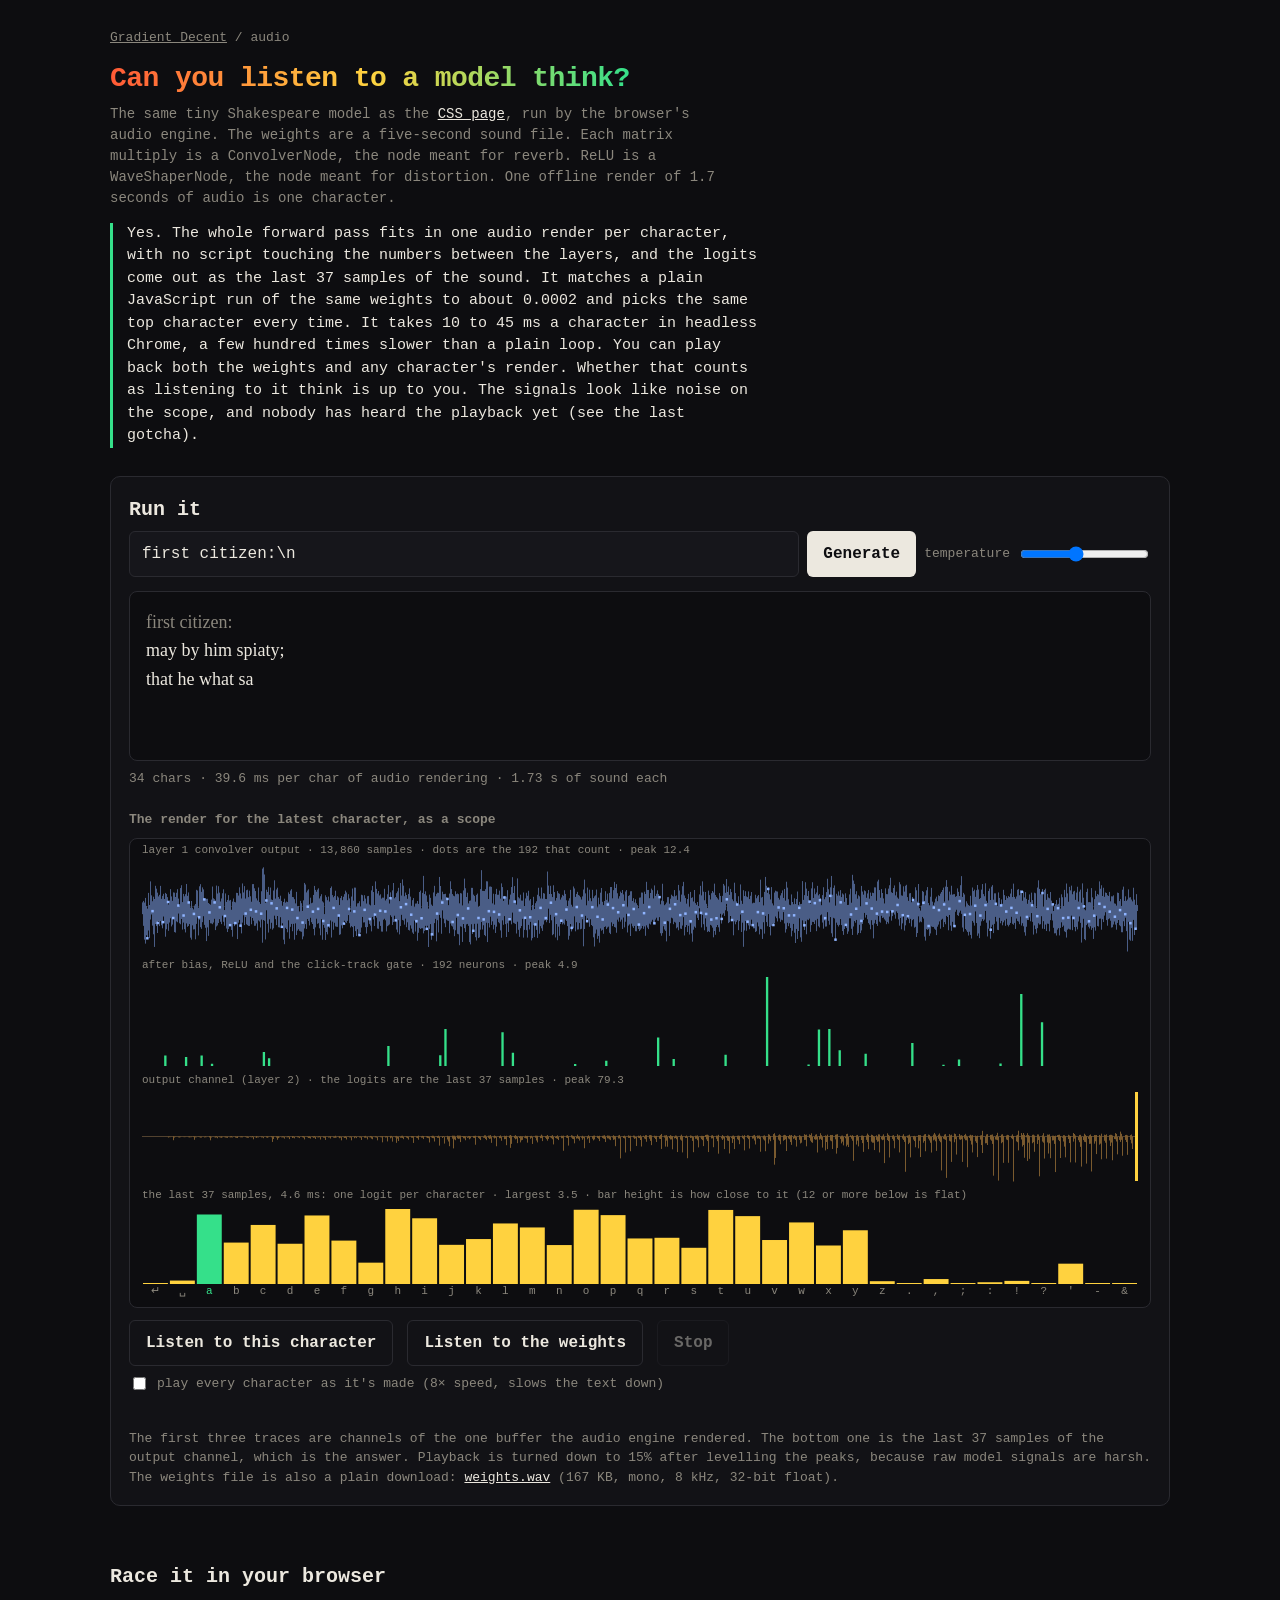
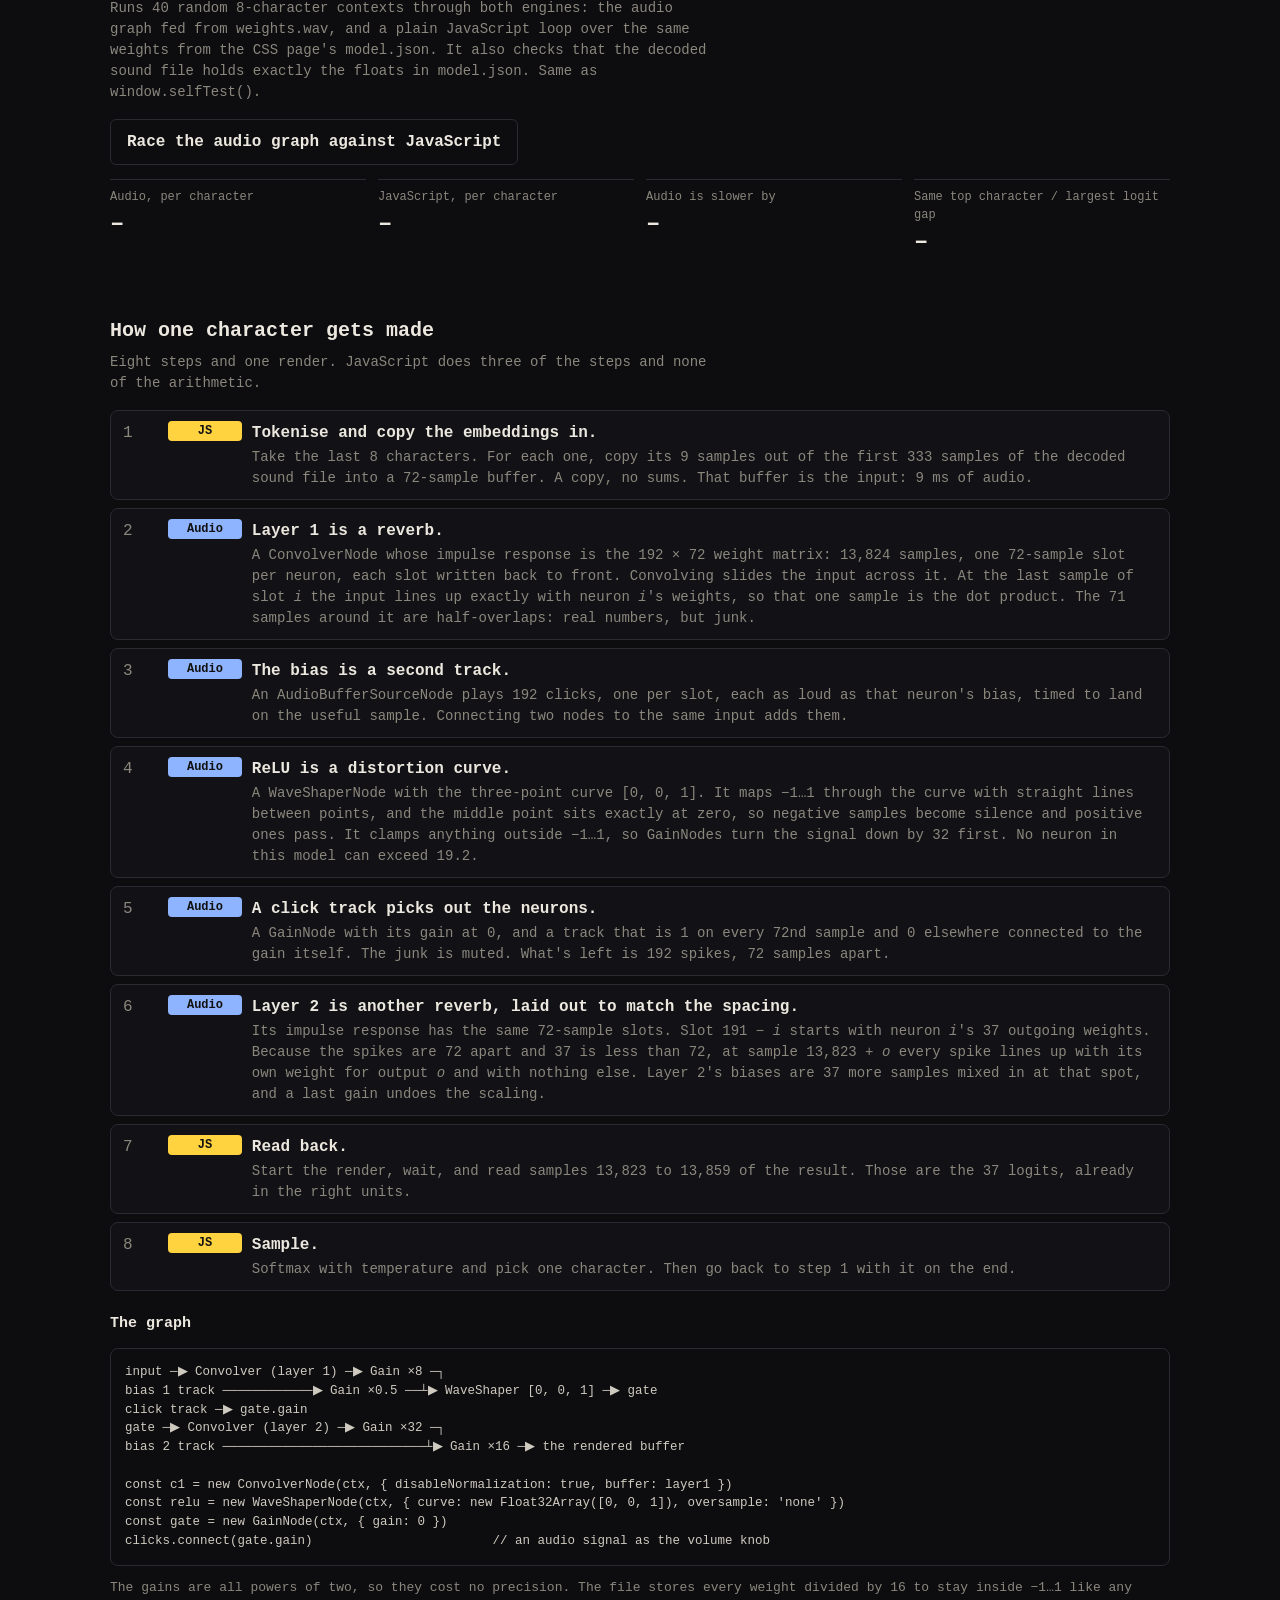
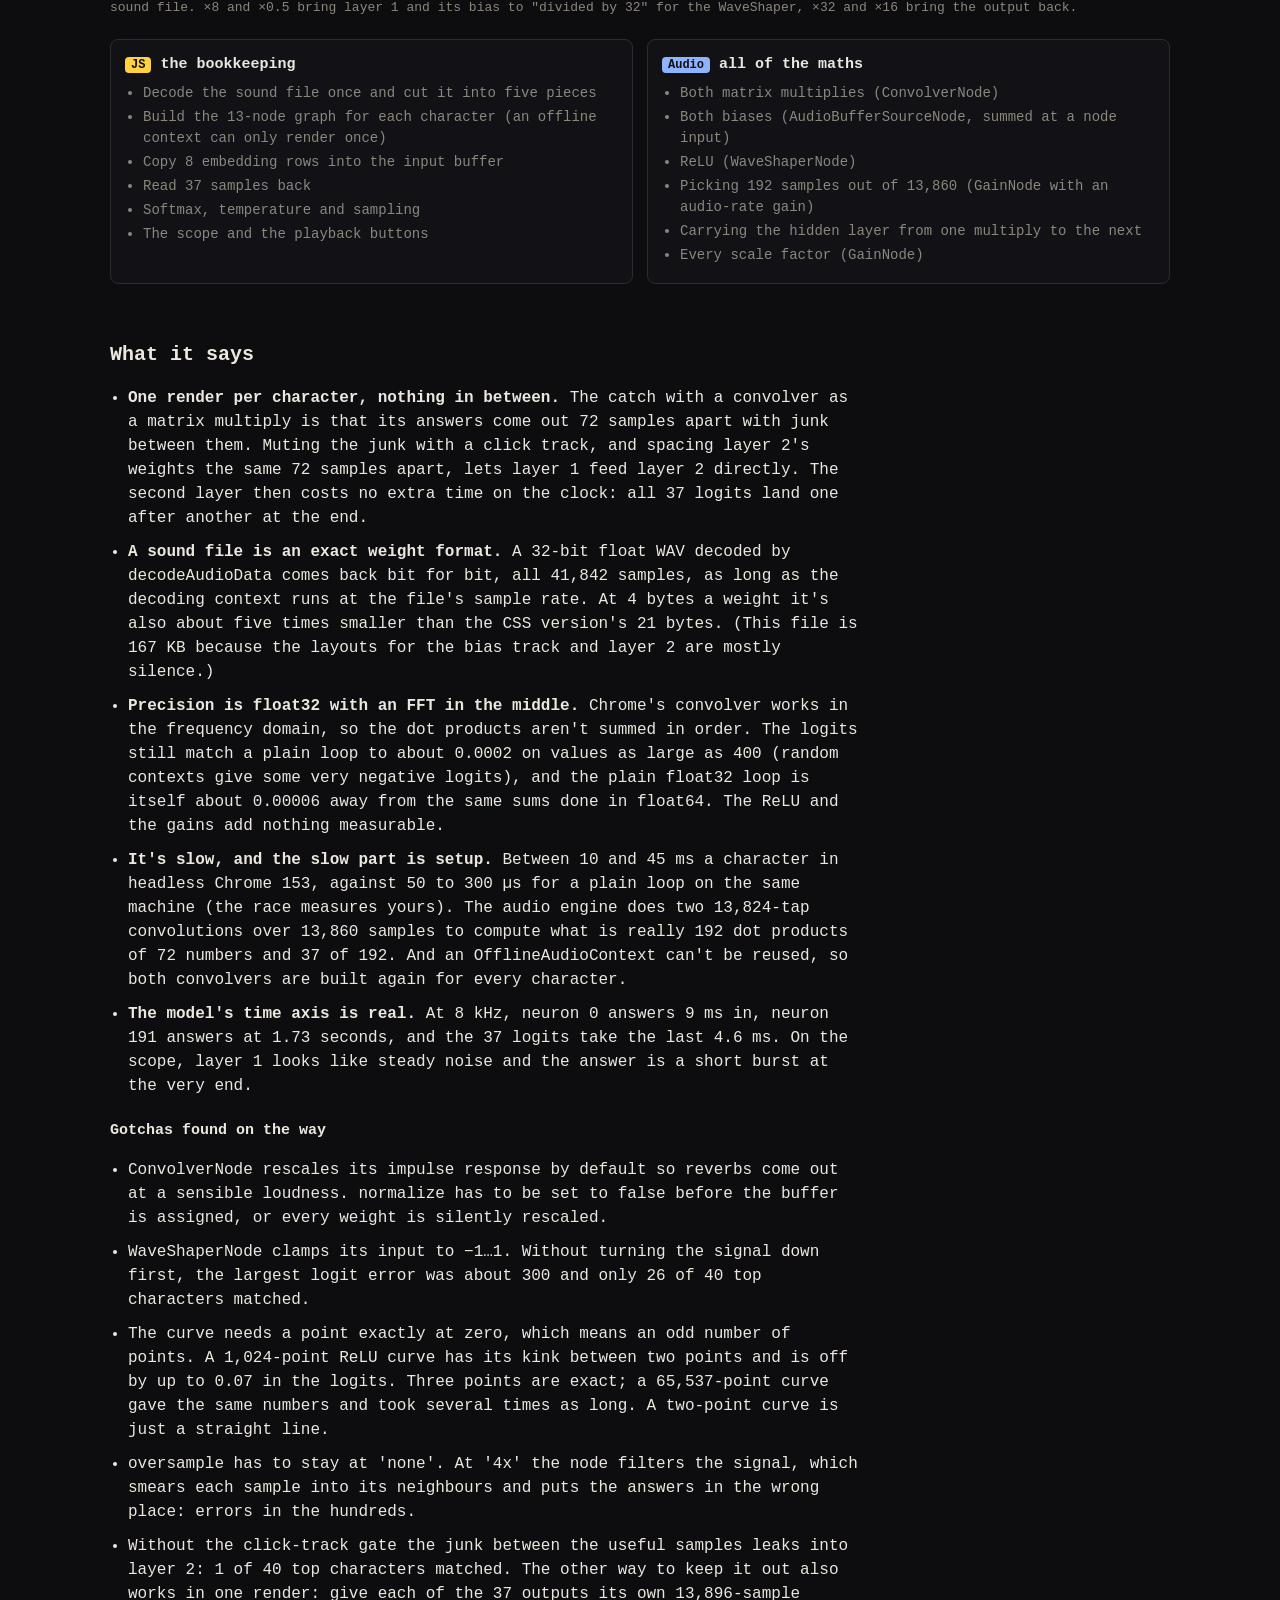
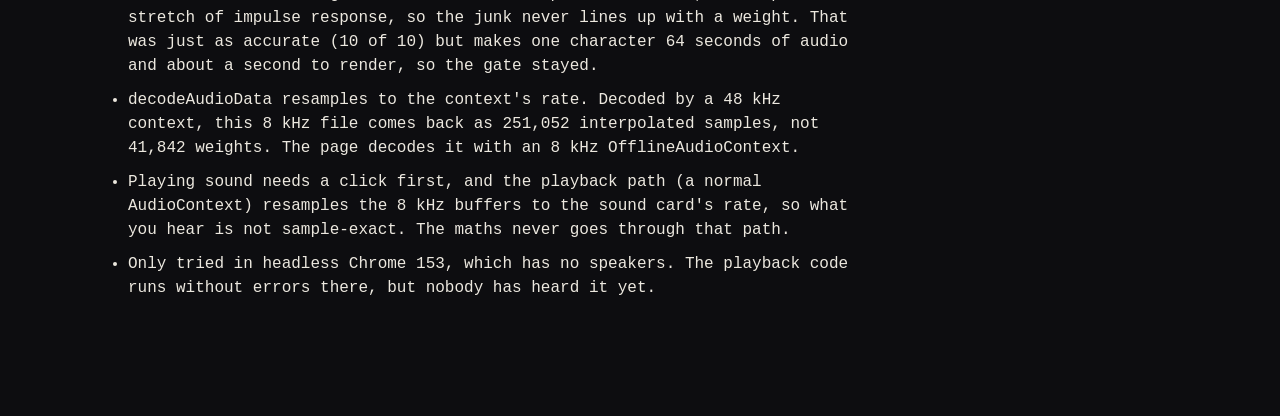
==== audio/index.html @ 0d861504 "Add audio/ and cards/: the same model as a Web Audio graph and as CSS transforms audio/: the weights" ====
<!DOCTYPE html>
<!--
  Gradient Decent / audio

  The css/ character model again, but the forward pass is a Web Audio graph rendered by an OfflineAudioContext.
  The weights are a sound file (weights.wav, written by tools/export_audio.py) decoded with decodeAudioData.

  Who does what:
    Audio  both matrix multiplies (ConvolverNode), both biases (AudioBufferSourceNode), ReLU (WaveShaperNode),
           picking the 192 useful samples out of layer 1's output (a GainNode driven by a click track),
           all the scaling (GainNode)
    JS     building the graph, copying 8 embedding rows into the input buffer, reading 37 samples back,
           softmax + sampling, the loop, the scope drawing and the playback buttons
-->
<html lang="en">
<head>
<meta charset="utf-8">
<meta name="viewport" content="width=device-width, initial-scale=1">
<title>Audio · Gradient Decent</title>
<meta name="description" content="A tiny language model whose forward pass is a Web Audio graph: the weights are a sound file, the matrix multiplies are convolution reverbs and ReLU is a distortion curve.">
<link rel="stylesheet" href="../lib/page.css?v=4">
<style>
  .tag.audio { background:#8fb4ff }
  #out { white-space:pre-wrap; min-height:170px; padding:16px; margin:0 0 6px; border:1px solid var(--line); border-radius:8px; background:var(--bg); font:18px/1.6 Georgia, "Iowan Old Style", serif }
  #out b { font-weight:400; color:var(--dim) }
  label.t { color:var(--dim); font-size:13px; display:flex; gap:8px; align-items:center }
  #stat { margin:8px 0 14px }
  #scope { display:block; width:100%; height:470px; border:1px solid var(--line); border-radius:8px; background:var(--bg) }
  .listen { display:flex; flex-wrap:wrap; gap:8px 14px; align-items:center; margin-top:12px }
  #heard { color:var(--dim); font-size:13px; min-height:1.5em; margin:8px 0 0 }
  pre.wide { white-space:pre; overflow-wrap:normal }
  .split { margin-top:22px }
  .split h3 .tag { padding:1px 6px }
  @media (max-width:700px) { #scope { height:420px } }
</style>
</head>
<body>
<main>
  <p class="crumb"><a href="../">Gradient Decent</a> / audio</p>
  <h1><span>Can you listen to a model think?</span></h1>
  <p class="lede">
    The same tiny Shakespeare model as the <a href="../css/">CSS page</a>, run by the browser's audio engine. The
    weights are a five-second sound file. Each matrix multiply is a <code>ConvolverNode</code>, the node meant for
    reverb. ReLU is a <code>WaveShaperNode</code>, the node meant for distortion. One offline render of 1.7 seconds
    of audio is one character.
  </p>
  <p class="answer">
    Yes. The whole forward pass fits in one audio render per character, with no script touching the numbers
    between the layers, and the logits come out as the last 37 samples of the sound. It matches a plain JavaScript
    run of the same weights to about 0.0002 and picks the same top character every time. It takes 10 to 45 ms a
    character in headless Chrome, a few hundred times slower than a plain loop. You can play back both the weights and any
    character's render. Whether that counts as listening to it think is up to you. The signals look like noise on the scope, and nobody has heard the playback yet (see the last gotcha).
  </p>

  <section>
    <div class="bench">
      <h2 class="big">Run it</h2>
      <form id="f">
        <input id="seed" type="text" value="first citizen:\n" aria-label="Prompt">
        <button id="go" disabled>Generate</button>
        <label class="t">temperature <input id="temp" type="range" min="0.1" max="1.5" step="0.05" value="0.7"></label>
      </form>
      <div id="out"></div>
      <div id="stat">Loading the weights as audio</div>

      <h2>The render for the latest character, as a scope</h2>
      <canvas id="scope" role="img" aria-label="The rendered audio for the latest character: layer 1 output, the hidden neurons, layer 2 output and the 37 logits"></canvas>

      <div class="listen">
        <button id="hear" class="ghost" type="button" disabled>Listen to this character</button>
        <button id="hearw" class="ghost" type="button" disabled>Listen to the weights</button>
        <button id="quiet" class="ghost" type="button" disabled>Stop</button>
        <label class="t"><input id="along" type="checkbox"> play every character as it's made (8× speed, slows the text down)</label>
      </div>
      <p id="heard"></p>
      <p class="note">
        The first three traces are channels of the one buffer the audio engine rendered. The bottom one is the last
        37 samples of the output channel, which is the answer. Playback is turned down to 15% after levelling the peaks,
        because raw model signals are harsh. The weights file is also a plain download:
        <a href="weights.wav">weights.wav</a> (167 KB, mono, 8 kHz, 32-bit float).
      </p>
    </div>
  </section>

  <section>
    <h2 class="big">Race it in your browser</h2>
    <p class="section-lede">
      Runs 40 random 8-character contexts through both engines: the audio graph fed from <code>weights.wav</code>,
      and a plain JavaScript loop over the same weights from the CSS page's <code>model.json</code>. It also checks
      that the decoded sound file holds exactly the floats in <code>model.json</code>. Same as
      <code>window.selfTest()</code>.
    </p>
    <button id="race" class="ghost" type="button" disabled>Race the audio graph against JavaScript</button>
    <div class="metrics">
      <div class="metric"><span>Audio, per character</span><strong id="r-audio">–</strong></div>
      <div class="metric"><span>JavaScript, per character</span><strong id="r-js">–</strong></div>
      <div class="metric"><span>Audio is slower by</span><strong id="r-x">–</strong></div>
      <div class="metric"><span>Same top character / largest logit gap</span><strong id="r-ok">–</strong></div>
    </div>
    <p class="note" id="r-wav"></p>
  </section>

  <section>
    <h2 class="big">How one character gets made</h2>
    <p class="section-lede">
      Eight steps and one render. JavaScript does three of the steps and none of the arithmetic.
    </p>
    <ol class="pipe">
      <li><span class="tag js">JS</span><div><b>Tokenise and copy the embeddings in.</b>
        <p>Take the last 8 characters. For each one, copy its 9 samples out of the first 333 samples of the decoded
          sound file into a 72-sample buffer. A copy, no sums. That buffer is the input: 9 ms of audio.</p></div></li>
      <li><span class="tag audio">Audio</span><div><b>Layer 1 is a reverb.</b>
        <p>A <code>ConvolverNode</code> whose impulse response is the 192 × 72 weight matrix: 13,824 samples, one
          72-sample slot per neuron, each slot written back to front. Convolving slides the input across it. At
          the last sample of slot <i>i</i> the input lines up exactly with neuron <i>i</i>'s weights, so that one
          sample is the dot product. The 71 samples around it are half-overlaps: real numbers, but junk.</p></div></li>
      <li><span class="tag audio">Audio</span><div><b>The bias is a second track.</b>
        <p>An <code>AudioBufferSourceNode</code> plays 192 clicks, one per slot, each as loud as that neuron's bias,
          timed to land on the useful sample. Connecting two nodes to the same input adds them.</p></div></li>
      <li><span class="tag audio">Audio</span><div><b>ReLU is a distortion curve.</b>
        <p>A <code>WaveShaperNode</code> with the three-point curve <code>[0, 0, 1]</code>. It maps −1…1 through the
          curve with straight lines between points, and the middle point sits exactly at zero, so negative samples
          become silence and positive ones pass. It clamps anything outside −1…1, so <code>GainNode</code>s turn
          the signal down by 32 first. No neuron in this model can exceed 19.2.</p></div></li>
      <li><span class="tag audio">Audio</span><div><b>A click track picks out the neurons.</b>
        <p>A <code>GainNode</code> with its gain at 0, and a track that is 1 on every 72nd sample and 0 elsewhere
          connected to the gain itself. The junk is muted. What's left is 192 spikes, 72 samples apart.</p></div></li>
      <li><span class="tag audio">Audio</span><div><b>Layer 2 is another reverb, laid out to match the spacing.</b>
        <p>Its impulse response has the same 72-sample slots. Slot 191 − <i>i</i> starts with neuron <i>i</i>'s 37
          outgoing weights. Because the spikes are 72 apart and 37 is less than 72, at sample 13,823 + <i>o</i>
          every spike lines up with its own weight for output <i>o</i> and with nothing else. Layer 2's biases are
          37 more samples mixed in at that spot, and a last gain undoes the scaling.</p></div></li>
      <li><span class="tag js">JS</span><div><b>Read back.</b>
        <p>Start the render, wait, and read samples 13,823 to 13,859 of the result. Those are the 37 logits, already
          in the right units.</p></div></li>
      <li><span class="tag js">JS</span><div><b>Sample.</b>
        <p>Softmax with temperature and pick one character. Then go back to step 1 with it on the end.</p></div></li>
    </ol>

    <h3 class="sub3">The graph</h3>
    <pre class="wide">input ─▶ Convolver (layer 1) ─▶ Gain ×8 ─┐
bias 1 track ────────────▶ Gain ×0.5 ──┴▶ WaveShaper [0, 0, 1] ─▶ gate
click track ─▶ gate.gain
gate ─▶ Convolver (layer 2) ─▶ Gain ×32 ─┐
bias 2 track ───────────────────────────┴▶ Gain ×16 ─▶ the rendered buffer

const c1 = new ConvolverNode(ctx, { disableNormalization: true, buffer: layer1 })
const relu = new WaveShaperNode(ctx, { curve: new Float32Array([0, 0, 1]), oversample: 'none' })
const gate = new GainNode(ctx, { gain: 0 })
clicks.connect(gate.gain)                        // an audio signal as the volume knob</pre>
    <p class="note">
      The gains are all powers of two, so they cost no precision. The file stores every weight divided by 16 to stay
      inside −1…1 like any sound file. ×8 and ×0.5 bring layer 1 and its bias to "divided by 32" for the WaveShaper,
      ×32 and ×16 bring the output back.
    </p>

    <div class="split">
      <div>
        <h3><span class="tag js">JS</span> the bookkeeping</h3>
        <ul>
          <li>Decode the sound file once and cut it into five pieces</li>
          <li>Build the 13-node graph for each character (an offline context can only render once)</li>
          <li>Copy 8 embedding rows into the input buffer</li>
          <li>Read 37 samples back</li>
          <li>Softmax, temperature and sampling</li>
          <li>The scope and the playback buttons</li>
        </ul>
      </div>
      <div>
        <h3><span class="tag audio">Audio</span> all of the maths</h3>
        <ul>
          <li>Both matrix multiplies (<code>ConvolverNode</code>)</li>
          <li>Both biases (<code>AudioBufferSourceNode</code>, summed at a node input)</li>
          <li>ReLU (<code>WaveShaperNode</code>)</li>
          <li>Picking 192 samples out of 13,860 (<code>GainNode</code> with an audio-rate gain)</li>
          <li>Carrying the hidden layer from one multiply to the next</li>
          <li>Every scale factor (<code>GainNode</code>)</li>
        </ul>
      </div>
    </div>
  </section>

  <section>
    <h2 class="big">What it says</h2>
    <ul class="says">
      <li><strong>One render per character, nothing in between.</strong> The catch with a convolver as a matrix
        multiply is that its answers come out 72 samples apart with junk between them. Muting the junk with a click
        track, and spacing layer 2's weights the same 72 samples apart, lets layer 1 feed layer 2 directly. The
        second layer then costs no extra time on the clock: all 37 logits land one after another at the end.</li>
      <li><strong>A sound file is an exact weight format.</strong> A 32-bit float WAV decoded by
        <code>decodeAudioData</code> comes back bit for bit, all 41,842 samples, as long as the decoding context
        runs at the file's sample rate. At 4 bytes a weight it's also about five times smaller than the CSS
        version's 21 bytes. (This file is 167 KB because the layouts for the bias track and layer 2 are mostly
        silence.)</li>
      <li><strong>Precision is float32 with an FFT in the middle.</strong> Chrome's convolver works in the frequency
        domain, so the dot products aren't summed in order. The logits still match a plain loop to about 0.0002 on
        values as large as 400 (random contexts give some very negative logits), and the plain float32 loop is itself about 0.00006 away from the same sums done in
        float64. The ReLU and the gains add nothing measurable.</li>
      <li><strong>It's slow, and the slow part is setup.</strong> Between 10 and 45 ms a character in headless Chrome 153,
        against 50 to 300 µs for a plain loop on the same machine (the race measures yours). The audio engine does two 13,824-tap convolutions over 13,860
        samples to compute what is really 192 dot products of 72 numbers and 37 of 192. And an
        <code>OfflineAudioContext</code> can't be reused, so both convolvers are built again for every
        character.</li>
      <li><strong>The model's time axis is real.</strong> At 8 kHz, neuron 0 answers 9 ms in, neuron 191 answers at
        1.73 seconds, and the 37 logits take the last 4.6 ms. On the scope, layer 1 looks like steady noise and the answer
        is a short burst at the very end.</li>
    </ul>
    <h3 class="sub3">Gotchas found on the way</h3>
    <ul class="says">
      <li><code>ConvolverNode</code> rescales its impulse response by default so reverbs come out at a sensible
        loudness. <code>normalize</code> has to be set to false before the buffer is assigned, or every weight is
        silently rescaled.</li>
      <li><code>WaveShaperNode</code> clamps its input to −1…1. Without turning the signal down first, the largest
        logit error was about 300 and only 26 of 40 top characters matched.</li>
      <li>The curve needs a point exactly at zero, which means an odd number of points. A 1,024-point ReLU curve has
        its kink between two points and is off by up to 0.07 in the logits. Three points are exact; a 65,537-point
        curve gave the same numbers and took several times as long. A two-point curve is just a straight line.</li>
      <li><code>oversample</code> has to stay at <code>'none'</code>. At <code>'4x'</code> the node filters the
        signal, which smears each sample into its neighbours and puts the answers in the wrong place: errors in
        the hundreds.</li>
      <li>Without the click-track gate the junk between the useful samples leaks into layer 2: 1 of 40 top
        characters matched. The other way to keep it out also works in one render: give each of the 37 outputs its
        own 13,896-sample stretch of impulse response, so the junk never lines up with a weight. That was just as
        accurate (10 of 10) but makes one character 64 seconds of audio and about a second to render, so the gate
        stayed.</li>
      <li><code>decodeAudioData</code> resamples to the context's rate. Decoded by a 48 kHz context, this 8 kHz file
        comes back as 251,052 interpolated samples, not 41,842 weights. The page decodes it with an 8 kHz
        <code>OfflineAudioContext</code>.</li>
      <li>Playing sound needs a click first, and the playback path (a normal <code>AudioContext</code>) resamples
        the 8 kHz buffers to the sound card's rate, so what you hear is not sample-exact. The maths never goes
        through that path.</li>
      <li>Only tried in headless Chrome 153, which has no speakers. The playback code runs without errors there, but
        nobody has heard it yet.</li>
    </ul>
  </section>
</main>

<script>
{
  const $ = id => document.getElementById(id);
  const out = $('out');

  // ===================================================================
  // Load: the layout (sizes and offsets) and the weights (a sound file)
  // ===================================================================
  let L;            // layout.json, written by tools/export_audio.py
  let wav;          // weights.wav as a decoded AudioBuffer (played by "Listen to the weights")
  let part;         // name -> Float32Array view of one section of the decoded file
  let IN, H, V, E;  // 72 inputs, 192 neurons, 37 characters, 9 numbers per embedding
  let FIRST, LEN;   // sample index of logit 0 in the render, and the render's length
  let clicks, bias2;

  async function load() {
    L = await (await fetch('layout.json')).json();
    ({ IN, H, V, E } = L);
    // decodeAudioData resamples to its context's rate, so decode on a context at the file's own rate.
    const bytes = await (await fetch('weights.wav')).arrayBuffer();
    wav = await new OfflineAudioContext(1, 1, L.rate).decodeAudioData(bytes);
    const all = wav.getChannelData(0);
    part = {};
    for (const [name, [at, n]] of Object.entries(L.sections)) part[name] = all.subarray(at, at + n);

    FIRST = (H - 1) * IN + IN - 1;      // 13,823: where every hidden spike lines up with layer 2's weights
    LEN = FIRST + V;                    // 13,860 samples per character

    // Two tracks that hold no weights, only timing. A 1 on the last sample of every 72-sample slot:
    clicks = new Float32Array(H * IN);
    for (let i = 0; i < H; i++) clicks[i * IN + IN - 1] = 1;
    // and layer 2's 37 biases moved to where the logits come out (silence before them).
    bias2 = new Float32Array(LEN);
    bias2.set(part.bias2, FIRST);
  }

  // ===================================================================
  // The forward pass: build the graph, render it once, read 37 samples
  // ===================================================================
  const RELU = new Float32Array([0, 0, 1]);   // WaveShaper curve over -1..1: flat, then a straight line up

  // Run the model on 8 token ids. Returns the 37 logits and the rendered AudioBuffer:
  // channel 0 is the output, channels 1 and 2 are taps for the scope (nothing reads them for the maths).
  async function forward(toks) {
    const ctx = new OfflineAudioContext(3, LEN, L.rate);
    const track = data => {
      const b = ctx.createBuffer(1, data.length, L.rate);
      b.copyToChannel(data, 0);
      return new AudioBufferSourceNode(ctx, { buffer: b });
    };
    const conv = data => {
      const b = ctx.createBuffer(1, data.length, L.rate);
      b.copyToChannel(data, 0);
      return new ConvolverNode(ctx, { disableNormalization: true, buffer: b });   // normalize off BEFORE the buffer
    };

    // Input: the 8 characters' embedding rows, copied from the sound file.
    const x = new Float32Array(IN);
    toks.forEach((t, s) => x.set(part.emb.subarray(t * E, t * E + E), s * E));

    const input = track(x), biasOne = track(part.bias1), click = track(clicks), biasTwo = track(bias2);
    const layer1 = conv(part.ir1), layer2 = conv(part.ir2);
    // The file holds weights / scale (16). input x layer 1 is therefore / 256, the bias track / 16.
    // Bring both to / reluDiv (32) so the WaveShaper never sees anything outside -1..1.
    const down1 = new GainNode(ctx, { gain: L.scale * L.scale / L.reluDiv });
    const downB = new GainNode(ctx, { gain: L.scale / L.reluDiv });
    const relu = new WaveShaperNode(ctx, { curve: RELU, oversample: 'none' });
    const gate = new GainNode(ctx, { gain: 0 });              // silent unless the click track opens it
    const up2 = new GainNode(ctx, { gain: L.reluDiv });       // layer 2 output back to / 16, same as its bias
    const up = new GainNode(ctx, { gain: L.scale });          // and back to real logits
    const taps = new ChannelMergerNode(ctx, { numberOfInputs: 3 });

    input.connect(layer1).connect(down1).connect(relu);
    biasOne.connect(downB).connect(relu);                     // two connections into one input are added
    relu.connect(gate);
    click.connect(gate.gain);                                 // audio-rate signal added to the gain of 0
    gate.connect(layer2).connect(up2).connect(up);
    biasTwo.connect(up);
    up.connect(taps, 0, 0);
    layer1.connect(taps, 0, 1);                               // scope only
    gate.connect(taps, 0, 2);                                 // scope only
    taps.connect(ctx.destination);
    for (const s of [input, biasOne, click, biasTwo]) s.start();

    const rendered = await ctx.startRendering();              // the audio engine does the maths in here
    return { logits: Array.from(rendered.getChannelData(0).subarray(FIRST, FIRST + V)), rendered };
  }

  // Softmax with temperature T, then draw one token.
  function sample(l, T) {
    const mx = Math.max(...l);
    const p = l.map(v => Math.exp((v - mx) / T));
    let r = Math.random() * p.reduce((a, b) => a + b);
    for (let i = 0; i < p.length; i++) if ((r -= p[i]) <= 0) return i;
    return p.length - 1;
  }

  // ===================================================================
  // Generation loop
  // ===================================================================
  let run = 0;        // bumped to cancel an older generation when a new one starts
  let latest = null;  // { rendered, picked } for the scope and the Listen button

  async function generate() {
    const id = ++run;
    const seed = $('seed').value.toLowerCase().replace(/\\n/g, '\n');
    let toks = [...seed].map(c => L.vocab.indexOf(c)).filter(i => i >= 0);
    while (toks.length < L.ctx) toks.unshift(0);   // left-pad short prompts with newlines (token 0)

    out.innerHTML = '<b></b>';
    out.firstChild.textContent = seed;
    const gen = document.createTextNode('');
    out.append(gen);

    let ms = 0;
    for (let n = 1; n <= 400 && id === run; n++) {
      const t0 = performance.now();
      const r = await forward(toks.slice(-L.ctx));
      ms += performance.now() - t0;
      if (id !== run) break;

      const t = sample(r.logits, +$('temp').value);
      toks.push(t);
      gen.data += L.vocab[t];
      latest = { rendered: r.rendered, picked: t };
      drawScope();
      $('hear').disabled = false;
      $('stat').textContent = `${n} chars · ${(ms / n).toFixed(1)} ms per char of audio rendering · ` +
        `${(LEN / L.rate).toFixed(2)} s of sound each`;
      if ($('along').checked && speaker) await play(mixdown(r.rendered), 8, `character ${n} at 8× speed`);
      else await new Promise(r => setTimeout(r, 16));   // yield so the page repaints
    }
  }

  // ===================================================================
  // The scope: four traces of the latest render
  // ===================================================================
  const scope = $('scope'), g = scope.getContext('2d');
  const shown = c => c === '\n' ? '↵' : c === ' ' ? '␣' : c;

  function drawScope() {
    const dpr = window.devicePixelRatio || 1;
    const W = scope.clientWidth, Hc = scope.clientHeight;
    if (scope.width !== Math.round(W * dpr) || scope.height !== Math.round(Hc * dpr)) {
      scope.width = Math.round(W * dpr);
      scope.height = Math.round(Hc * dpr);
    }
    g.setTransform(dpr, 0, 0, dpr, 0, 0);
    g.clearRect(0, 0, W, Hc);
    if (!latest) return;

    const css = getComputedStyle(document.documentElement);
    const dim = css.getPropertyValue('--dim'), line = css.getPropertyValue('--line');
    const hot = css.getPropertyValue('--hot'), cool = css.getPropertyValue('--cool'), blue = '#8fb4ff', gold = '#ffd23f';
    const logit = latest.rendered.getChannelData(0), l1 = latest.rendered.getChannelData(1), hid = latest.rendered.getChannelData(2);
    const pad = 12, x0 = pad, x1 = W - pad, lane = (Hc - 8) / 4;
    const peak = (a, from = 0, to = a.length) => { let m = 1e-9; for (let i = from; i < to; i++) m = Math.max(m, Math.abs(a[i])); return m; };
    const narrow = W < 620;
    g.font = '11px ui-monospace, Menlo, Consolas, monospace';
    g.textBaseline = 'top';

    const head = (k, text) => {
      const top = 4 + k * lane;
      g.fillStyle = dim; g.textAlign = 'left';
      g.fillText(text, x0, top + 2, x1 - x0);
      g.strokeStyle = line; g.lineWidth = 1;
      const mid = Math.round(top + 16 + (lane - 22) / 2) + .5;
      if (k % 2 === 0) { g.beginPath(); g.moveTo(x0, mid); g.lineTo(x1, mid); g.stroke(); }
      return { mid, half: (lane - 26) / 2 };
    };
    // A whole channel as a min/max envelope, one column per pixel.
    const envelope = (a, k, colour, scale) => {
      const { mid, half } = k;
      g.strokeStyle = colour; g.lineWidth = 1; g.beginPath();
      const cols = Math.floor(x1 - x0);
      for (let c = 0; c < cols; c++) {
        const from = Math.floor(c / cols * LEN), to = Math.max(from + 1, Math.floor((c + 1) / cols * LEN));
        let lo = Infinity, hi = -Infinity;
        for (let i = from; i < to; i++) { if (a[i] < lo) lo = a[i]; if (a[i] > hi) hi = a[i]; }
        g.moveTo(x0 + c + .5, mid - hi / scale * half); g.lineTo(x0 + c + .5, mid - lo / scale * half + .5);
      }
      g.stroke();
    };

    // 1. Layer 1's convolver output, in real units (the file's /16 on both sides undone).
    const p1 = peak(l1), u1 = L.scale * L.scale;
    let k = head(0, narrow ? `layer 1 output · dots: the 192 that count · peak ${(p1 * u1).toFixed(1)}`
      : `layer 1 convolver output · ${LEN.toLocaleString()} samples · dots are the 192 that count · peak ${(p1 * u1).toFixed(1)}`);
    envelope(l1, k, '#4a5d86', p1);
    g.fillStyle = blue;
    for (let i = 0; i < H; i++) {
      const s = i * IN + IN - 1;
      g.fillRect(x0 + s / LEN * (x1 - x0) - 1, k.mid - l1[s] / p1 * k.half - 1, 2.5, 2.5);
    }

    // 2. After bias, ReLU and the gate: 192 spikes.
    const p2 = peak(hid);
    k = head(1, narrow ? `after bias, ReLU, gate · 192 neurons · peak ${(p2 * L.reluDiv).toFixed(1)}`
      : `after bias, ReLU and the click-track gate · 192 neurons · peak ${(p2 * L.reluDiv).toFixed(1)}`);
    g.strokeStyle = cool; g.lineWidth = Math.max(1, (x1 - x0) / H * .45); g.beginPath();
    for (let i = 0; i < H; i++) {
      const s = i * IN + IN - 1, x = x0 + (i + .5) / H * (x1 - x0);
      g.moveTo(x, k.mid + k.half); g.lineTo(x, k.mid + k.half - hid[s] / p2 * 2 * k.half);
    }
    g.stroke();

    // 3. Layer 2's convolver output (plus bias): the logits are the last 37 samples.
    const p3 = peak(logit);
    k = head(2, narrow ? `layer 2 output · logits at the far right · peak ${p3.toFixed(1)}`
      : `output channel (layer 2) · the logits are the last 37 samples · peak ${p3.toFixed(1)}`);
    envelope(logit, k, '#7a5a2e', p3);
    g.fillStyle = gold;
    g.fillRect(x1 - 3, k.mid - k.half, 3, 2 * k.half);

    // 4. Those 37 samples, one bar per character. Unlikely characters can sit hundreds below the top one,
    // so the bars show only the top SPAN units: a bar's height is how close that logit is to the largest.
    const SPAN = 12;
    let top = -Infinity;
    for (let o = 0; o < V; o++) top = Math.max(top, logit[FIRST + o]);
    k = head(3, narrow ? `last 37 samples: the logits · top ${top.toFixed(1)} · bars: within ${SPAN} of it`
      : `the last 37 samples, 4.6 ms: one logit per character · largest ${top.toFixed(1)} · bar height is how close to it (${SPAN} or more below is flat)`);
    const bw = (x1 - x0) / V, floor = k.mid + k.half - 12, h4 = 2 * k.half - 14;
    g.textAlign = 'center';
    for (let o = 0; o < V; o++) {
      const near = Math.max(0, 1 - (top - logit[FIRST + o]) / SPAN), x = x0 + o * bw;
      g.fillStyle = o === latest.picked ? cool : gold;
      g.fillRect(x + 1, floor - Math.max(1, near * h4), Math.max(1, bw - 2), Math.max(1, near * h4));
      g.fillStyle = o === latest.picked ? cool : dim;
      g.fillText(shown(L.vocab[o]), x + bw / 2, floor + 2);
    }
  }
  new ResizeObserver(drawScope).observe(scope);

  // ===================================================================
  // Playback. Never part of the maths: this is only for ears.
  // ===================================================================
  const VOLUME = 0.15;     // hard cap, applied after every buffer is levelled to a peak of 1
  let speaker = null;      // a normal AudioContext, created on the first click
  let playing = null;

  // Must be called from a click (or change) handler the first time: browsers won't start audio otherwise.
  function wake() {
    if (!speaker) speaker = new AudioContext();
    if (speaker.state === 'suspended') speaker.resume();
    $('quiet').disabled = false;
  }

  function stop() {
    if (playing) { playing.onended = null; try { playing.stop(); } catch (e) {} playing.done(); playing = null; }
  }

  // Layer 1's output and the output channel of a render, each levelled to a peak of 0.5 and summed to mono.
  function mixdown(rendered) {
    const a = rendered.getChannelData(1), b = rendered.getChannelData(0), m = new Float32Array(a.length);
    let pa = 1e-9, pb = 1e-9;
    for (let i = 0; i < a.length; i++) { pa = Math.max(pa, Math.abs(a[i])); pb = Math.max(pb, Math.abs(b[i])); }
    for (let i = 0; i < a.length; i++) m[i] = .5 * a[i] / pa + .5 * b[i] / pb;
    return m;
  }

  // Play mono samples (recorded at the model's 8 kHz) at the capped volume. Resolves when the sound ends.
  function play(samples, rate, what) {
    stop();
    let p = 1e-9;
    for (let i = 0; i < samples.length; i++) p = Math.max(p, Math.abs(samples[i]));
    const buf = speaker.createBuffer(1, samples.length, L.rate);
    const ch = buf.getChannelData(0);
    for (let i = 0; i < samples.length; i++) ch[i] = samples[i] / p;
    const src = new AudioBufferSourceNode(speaker, { buffer: buf, playbackRate: rate });
    const vol = new GainNode(speaker, { gain: VOLUME });
    src.connect(vol).connect(speaker.destination);
    $('heard').textContent = `Playing ${what}: ${(samples.length / L.rate / rate).toFixed(2)} s at ${Math.round(VOLUME * 100)}% volume`;
    return new Promise(done => {
      src.done = done;
      src.onended = () => { if (playing === src) playing = null; done(); };
      playing = src;
      src.start();
    });
  }

  $('hear').onclick = () => { if (latest) { wake(); play(mixdown(latest.rendered), 1, "this character's render"); } };
  $('hearw').onclick = () => { wake(); play(wav.getChannelData(0), 1, 'the weights file'); };
  $('quiet').onclick = () => { stop(); $('along').checked = false; $('heard').textContent = 'Stopped'; };
  $('along').onchange = e => { if (e.target.checked) wake(); else stop(); };

  // ===================================================================
  // Plain-JavaScript reference: the same model as ordinary loops,
  // from the CSS page's model.json rather than from the sound file
  // ===================================================================
  let jsModel = null;

  async function jsReference() {
    if (jsModel) return jsModel;
    const M = await (await fetch('../css/model.json')).json();
    const W1 = Float32Array.from(M.W1.flat());   // IN x H, row-major
    const W2 = Float32Array.from(M.W2.flat());   // H x V, row-major
    const fn = ctx => {
      const e = new Float32Array(IN);
      ctx.forEach((t, s) => e.set(M.emb[t], s * E));
      const h = Float32Array.from(M.b1);
      for (let i = 0; i < IN; i++) { const x = e[i]; for (let j = 0; j < H; j++) h[j] += x * W1[i * H + j]; }
      for (let j = 0; j < H; j++) h[j] = Math.max(0, h[j]);
      const o = Float32Array.from(M.b2);
      for (let i = 0; i < H; i++) { const x = h[i]; for (let j = 0; j < V; j++) o[j] += x * W2[i * V + j]; }
      return Array.from(o);
    };
    fn.M = M;
    return jsModel = fn;
  }

  // Does the decoded sound file hold exactly model.json's floats (as float32, divided by 16)?
  // Rebuilds the file's layout from model.json and compares bit patterns.
  function wavCheck(M) {
    const want = new Float32Array(L.samples), S = L.scale, f = Math.fround;
    const at = n => L.sections[n][0];
    M.emb.forEach((row, t) => row.forEach((v, e) => want[at('emb') + t * E + e] = f(v) / S));
    for (let i = 0; i < H; i++) {
      for (let j = 0; j < IN; j++) want[at('ir1') + i * IN + IN - 1 - j] = f(M.W1[j][i]) / S;
      want[at('bias1') + i * IN + IN - 1] = f(M.b1[i]) / S;
      for (let o = 0; o < V; o++) want[at('ir2') + (H - 1 - i) * IN + o] = f(M.W2[i][o]) / S;
    }
    M.b2.forEach((v, o) => want[at('bias2') + o] = f(v) / S);
    const got = wav.getChannelData(0);
    const a = new Uint32Array(want.buffer), b = new Uint32Array(got.buffer, got.byteOffset, got.length);
    let different = got.length === want.length ? 0 : Math.abs(got.length - want.length);
    for (let i = 0; i < Math.min(a.length, b.length); i++) if (a[i] !== b[i]) different++;
    return { samples: got.length, different };
  }

  // Run n random contexts through both engines: time each, and compare their logits.
  async function race(n = 40) {
    run++;   // stop any generation in progress
    stop();
    const ref = await jsReference();
    const ctxs = Array.from({ length: n },
      () => Array.from({ length: L.ctx }, () => Math.floor(Math.random() * V)));

    let t = performance.now();
    const audioOut = [];
    for (const c of ctxs) audioOut.push((await forward(c)).logits);
    const audioMs = (performance.now() - t) / n;

    // The JS loop is too fast to time once (the browser's clock is coarse), so run it for half a second.
    t = performance.now();
    let k = 0;
    while (performance.now() - t < 500) { ref(ctxs[k % n]); k++; }
    const jsMs = (performance.now() - t) / k;

    let err = 0, agree = 0, big = 0;
    ctxs.forEach((c, i) => {
      const a = audioOut[i], r = ref(c);
      err = Math.max(err, ...a.map((v, j) => Math.abs(v - r[j])));
      big = Math.max(big, ...r.map(Math.abs));
      if (a.indexOf(Math.max(...a)) === r.indexOf(Math.max(...r))) agree++;
    });
    const w = wavCheck(ref.M);
    return {
      audioMs, jsMs, slower: audioMs / jsMs,
      maxLogitError: +err.toPrecision(3), largestLogit: +big.toFixed(2), argmaxAgree: `${agree} of ${n}`,
      rendersPerChar: 1, wavSamples: w.samples, wavSamplesDifferent: w.different, wavBitExact: w.different === 0,
    };
  }

  window.selfTest = async n => { await ready; const r = await race(n); console.log(r); return r; };

  $('race').onclick = async e => {
    const btn = e.target;
    btn.disabled = true;
    btn.textContent = 'Racing…';
    await new Promise(r => setTimeout(r, 30));
    const r = await race(40);
    $('r-audio').textContent = r.audioMs.toFixed(1) + ' ms';
    $('r-js').textContent = (r.jsMs * 1000).toFixed(0) + ' µs';
    $('r-x').textContent = Math.round(r.slower).toLocaleString() + '×';
    $('r-ok').textContent = `${r.argmaxAgree.replace(' of ', '/')} · ${r.maxLogitError.toFixed(5)}`;
    $('r-wav').textContent = r.wavBitExact
      ? `weights.wav decoded to ${r.wavSamples.toLocaleString()} samples, every one bit-for-bit equal to model.json.`
      : `weights.wav did not decode exactly: ${r.wavSamplesDifferent.toLocaleString()} of ${r.wavSamples.toLocaleString()} samples differ from model.json.`;
    btn.disabled = false;
    btn.textContent = 'Race again';
  };

  // ===================================================================
  // Start
  // ===================================================================
  $('f').onsubmit = e => { e.preventDefault(); if (L) generate(); };
  const ready = load().then(() => {
    for (const id of ['go', 'race', 'hearw']) $(id).disabled = false;
    window.forward = forward;   // handy from the console: (await forward([0,0,0,0,0,0,0,0])).logits
    generate();
  }).catch(err => { $('stat').textContent = 'Could not load the weights: ' + err.message; throw err; });
}
</script>
</body>
</html>
---- lib/page.css ----
:root { --bg:#0d0d10; --panel:#121216; --fg:#ece8df; --dim:#8b877d; --line:#2a2a30; --hot:#ff5a36; --cool:#35e08a; }
* { box-sizing:border-box }
body { margin:0; background:var(--bg); color:var(--fg); font:16px/1.5 ui-monospace, "SF Mono", Menlo, Consolas, monospace; }
main { max-width:1100px; margin:0 auto; padding:28px 20px 60px; }
a { color:var(--fg) }
.crumb { font-size:13px; color:var(--dim); margin:0 0 10px } .crumb a { color:var(--dim) }
h1 { font-size:28px; margin:0 0 4px; letter-spacing:-0.02em; font-weight:600 }
h1 span { background:linear-gradient(90deg,var(--hot),#ffd23f,var(--cool)); -webkit-background-clip:text; background-clip:text; color:transparent }
.sub { color:var(--dim); margin:0 0 22px; font-size:14px; max-width:72ch }
form { display:flex; gap:8px; flex-wrap:wrap; margin:0 0 14px }
input[type=text] { flex:1 1 260px; min-width:0; background:#16161b; color:var(--fg); border:1px solid var(--line); border-radius:6px; padding:10px 12px; font:inherit }
button { background:var(--fg); color:var(--bg); border:0; border-radius:6px; padding:10px 16px; font:inherit; font-weight:600; cursor:pointer }
button.ghost { background:transparent; color:var(--fg); border:1px solid var(--line) }
button:disabled { opacity:.4; cursor:default }
#stat { color:var(--dim); font-size:13px; margin:8px 0 22px; min-height:1.5em }
h2 { font-size:13px; font-weight:600; color:var(--dim); margin:22px 0 8px }
#lut { width:100%; height:26px; border-radius:6px; display:block; border:1px solid var(--line); image-rendering:pixelated }
#layers { display:grid; grid-template-columns:repeat(8, minmax(0,1fr)); gap:6px }
.tile { min-width:0 }
.tile canvas { width:100%; aspect-ratio:1; display:block; border-radius:4px; background:#000; image-rendering:pixelated }
.tile div { font-size:10px; color:var(--dim); text-align:center; margin-top:2px; white-space:nowrap; overflow:hidden; text-overflow:ellipsis }
@media (max-width:700px){ #layers { grid-template-columns:repeat(4, minmax(0,1fr)) } }

/* Explainer pages: a question, the answer, a bench to run it, then how it works. */
main > section { margin:0 0 56px }
.lede { max-width:72ch; color:var(--dim); font-size:14px; margin:0 }
.answer { max-width:72ch; margin:14px 0 28px; padding-left:14px; border-left:3px solid var(--cool); font-size:15px }
h2.big { font-size:20px; color:var(--fg); margin:0 0 6px }
.section-lede { max-width:72ch; color:var(--dim); font-size:14px; margin:0 0 16px }
.bench { border:1px solid var(--line); border-radius:10px; background:var(--panel); padding:18px }
.metrics { display:grid; grid-template-columns:repeat(4,minmax(0,1fr)); gap:12px; margin-top:14px }
.metric { border-top:1px solid var(--line); padding-top:8px } .metric span { display:block; color:var(--dim); font-size:12px }
.metric strong { font-size:24px; font-variant-numeric:tabular-nums }
.pipe { list-style:none; margin:0; padding:0; display:grid; gap:8px; counter-reset:s }
.pipe li { display:grid; grid-template-columns:2.2em 4.6em minmax(0,1fr); gap:10px; align-items:start; border:1px solid var(--line); border-radius:8px; padding:10px 12px; background:var(--panel); counter-increment:s }
.pipe li::before { content:counter(s); color:var(--dim) }
.tag { font-size:12px; font-weight:600; border-radius:4px; padding:1px 6px; text-align:center; color:#111 }
.tag.js { background:#ffd23f } .tag.css { background:var(--cool) } .tag.canvas { background:var(--hot) }
.pipe b { font-weight:600 } .pipe p { margin:2px 0 0; color:var(--dim); font-size:14px }
pre { overflow-x:auto; background:var(--bg); border:1px solid var(--line); border-radius:8px; padding:14px; font-size:12.5px; line-height:1.5; color:#cfcabf; white-space:pre-wrap; overflow-wrap:anywhere }
.split { display:grid; grid-template-columns:minmax(0,1fr) minmax(0,1fr); gap:14px }
.split > div { border:1px solid var(--line); border-radius:8px; padding:14px; background:var(--panel) }
.split h3 { margin:0 0 6px; font-size:15px } .split ul { margin:0; padding-left:18px; color:var(--dim); font-size:14px } .split li { margin:3px 0 }
ul.says { padding-left:18px; max-width:78ch } ul.says li { margin:0 0 10px } ul.says strong { color:var(--fg) }
.note { color:var(--dim); font-size:13px; margin:8px 0 0 }
h3.sub3 { margin:22px 0 8px; font-size:15px }
.cols { display:grid; grid-template-columns:minmax(0,1fr) minmax(0,1fr); gap:24px; align-items:start }
.cols #layers { grid-template-columns:repeat(6, minmax(0,1fr)) }

/* The weight picture gallery. */
.pics { display:flex; flex-direction:column; gap:14px }
.prow { display:flex; gap:8px; align-items:flex-start }
.prow figure { margin:0; min-width:0 }
.prow button { display:block; width:100%; padding:0; border:1px solid var(--line); border-radius:3px; background:#000; overflow:hidden; cursor:zoom-in }
.prow canvas { display:block; width:100%; height:auto; image-rendering:pixelated }
.prow figcaption { font-size:10px; color:var(--dim); margin-top:2px; white-space:nowrap; overflow:hidden; text-overflow:ellipsis }
.plab { font-size:11px; color:var(--dim); margin-bottom:-8px }
dialog { background:var(--panel); color:var(--fg); border:1px solid var(--line); border-radius:10px; padding:14px; max-width:94vw; max-height:92vh }
dialog::backdrop { background:rgba(0,0,0,.75) }
dialog .bar { display:flex; justify-content:space-between; align-items:center; gap:16px; margin-bottom:10px; font-size:13px; color:var(--dim) }
dialog .scroll { overflow:auto; max-width:90vw; max-height:76vh }
dialog canvas { display:block; image-rendering:pixelated }
@media (max-width:900px){ .cols { grid-template-columns:minmax(0,1fr) } }
@media (max-width:700px){ .split { grid-template-columns:minmax(0,1fr) } .metrics { grid-template-columns:repeat(2,minmax(0,1fr)) } .pipe li { grid-template-columns:4.6em minmax(0,1fr) } .pipe li::before { display:none } }
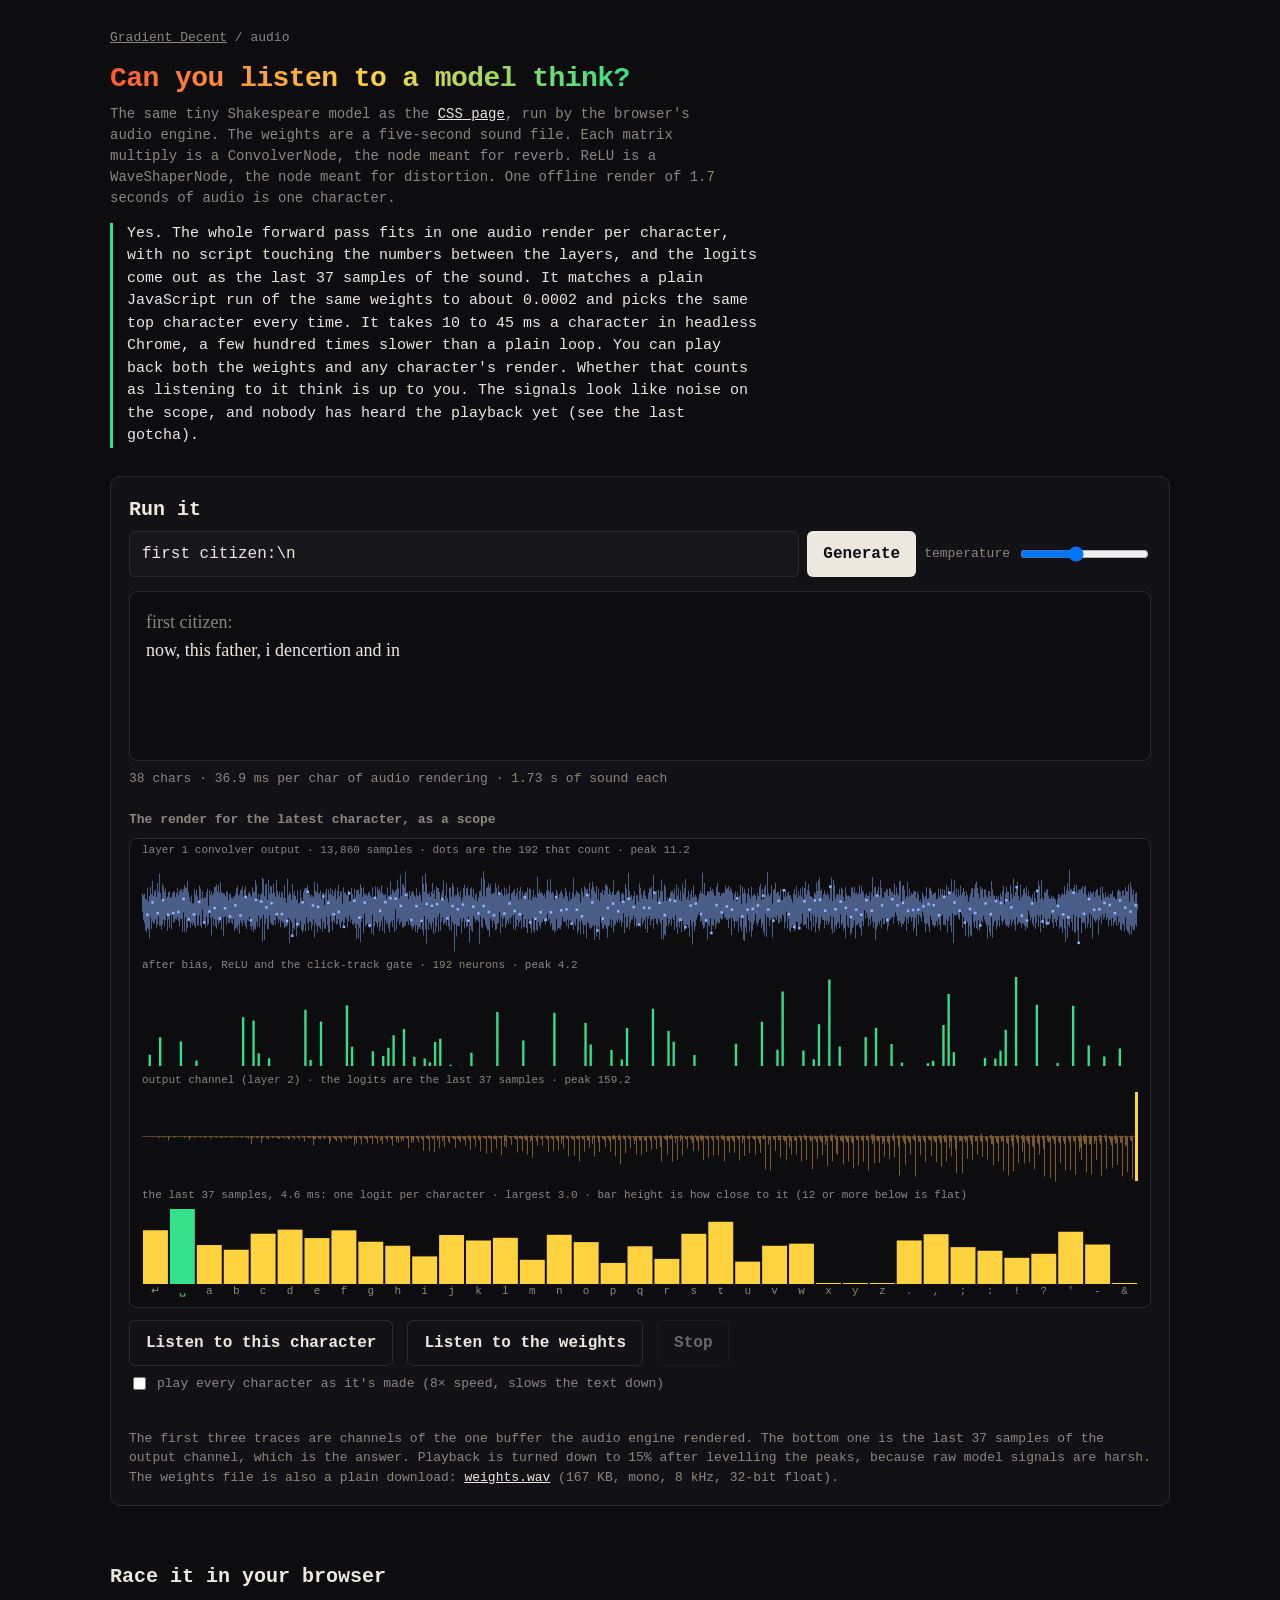
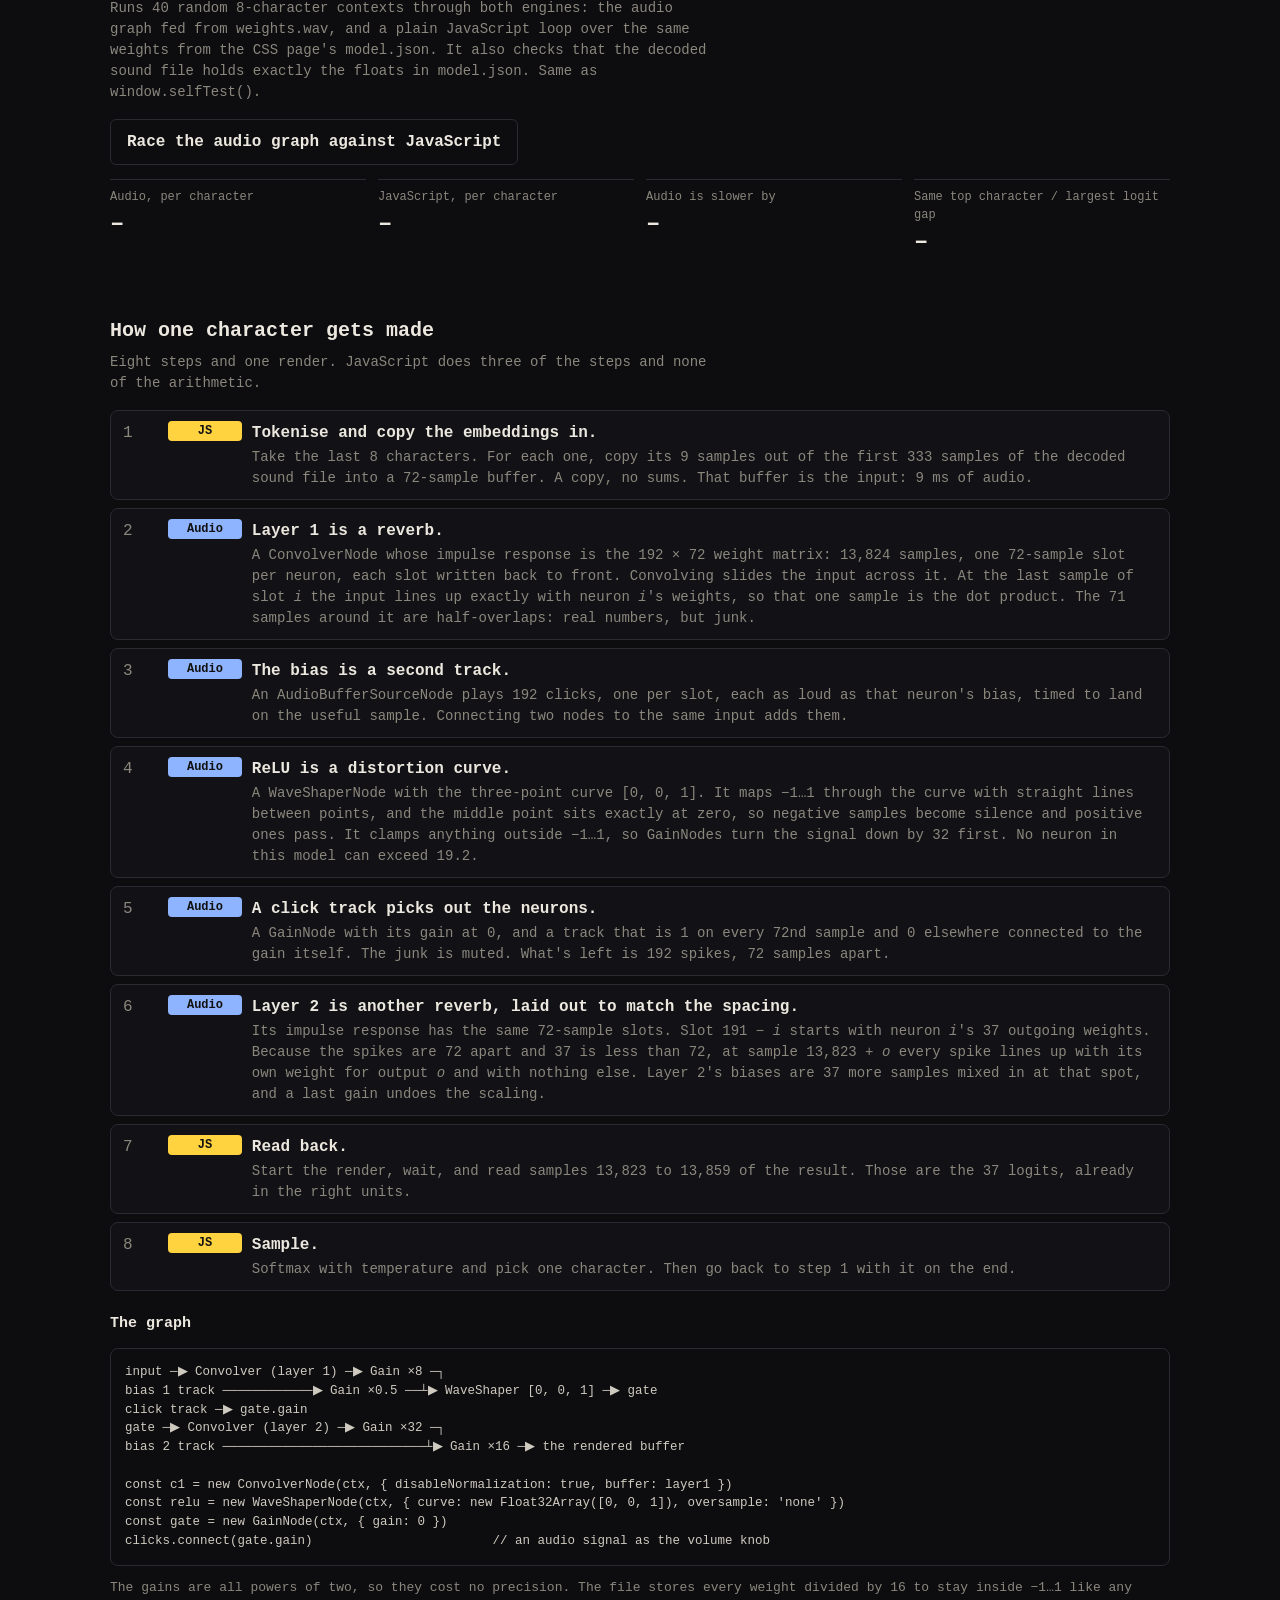
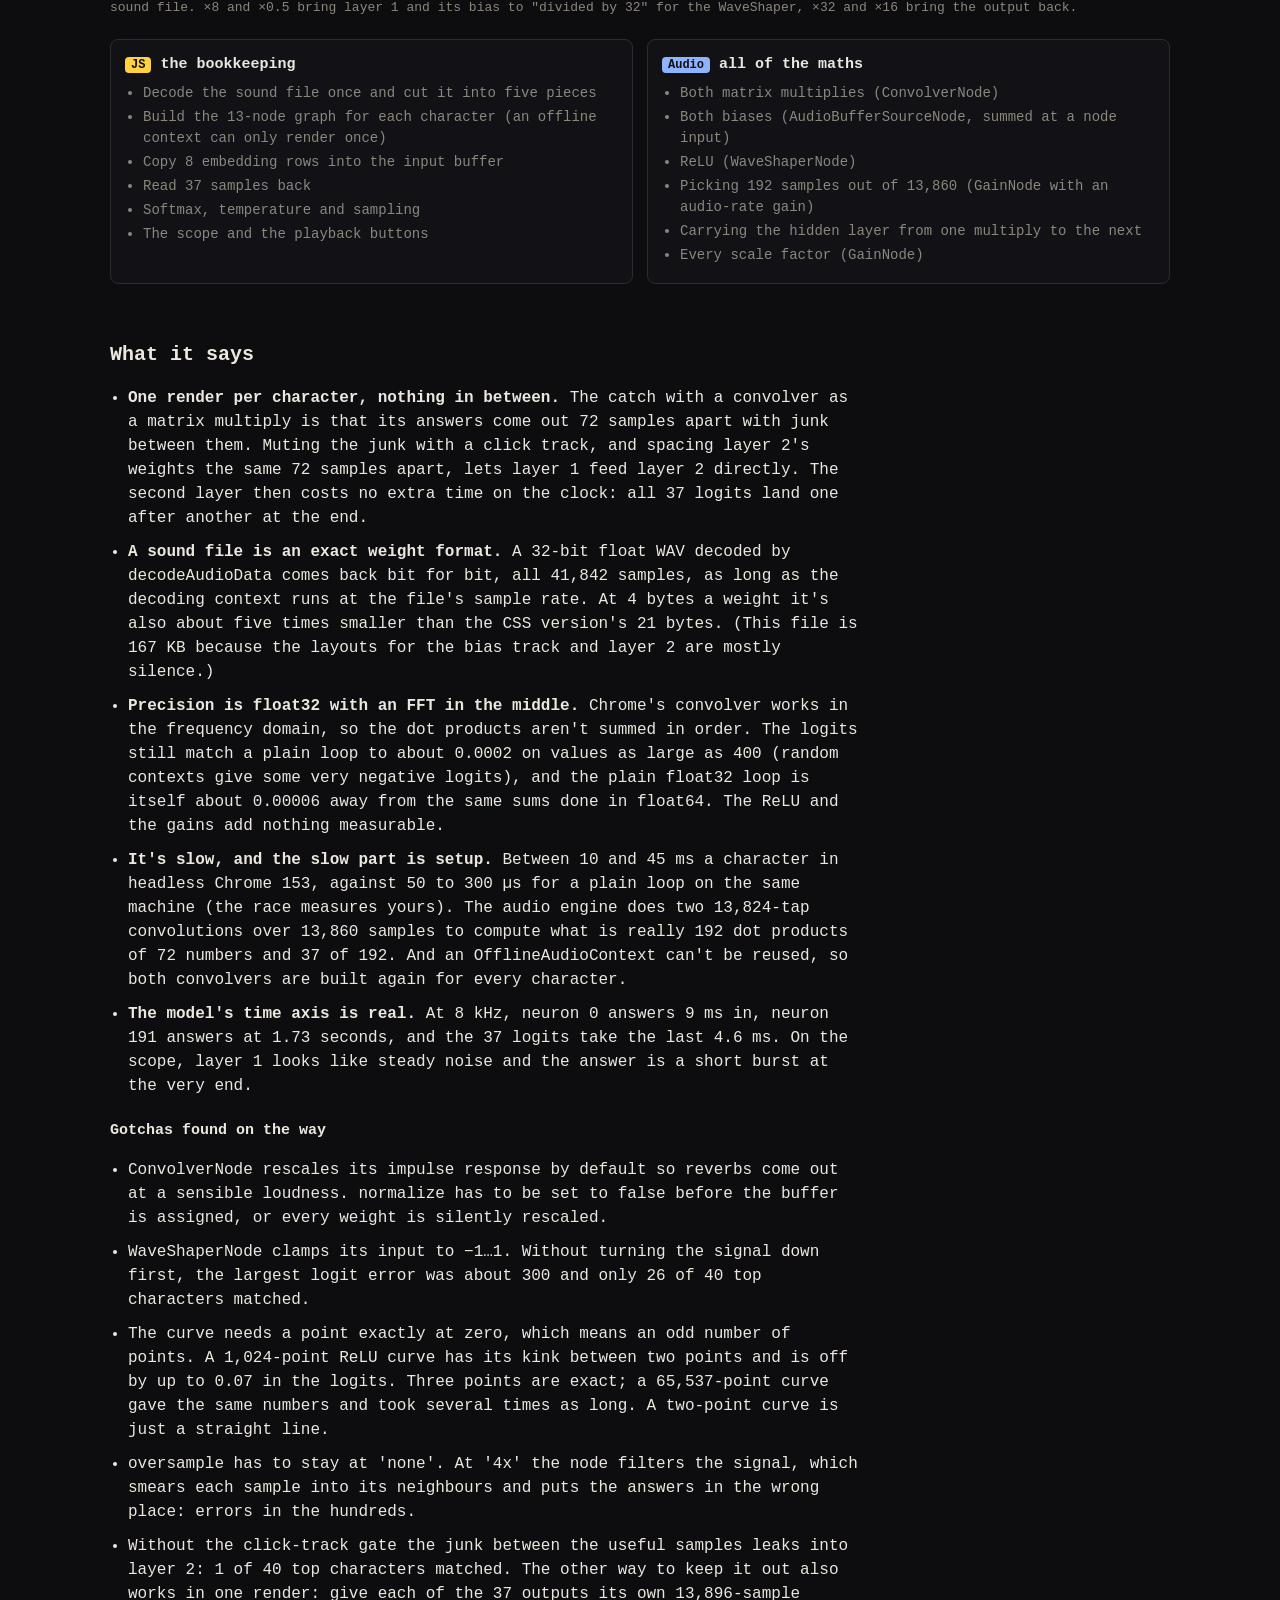
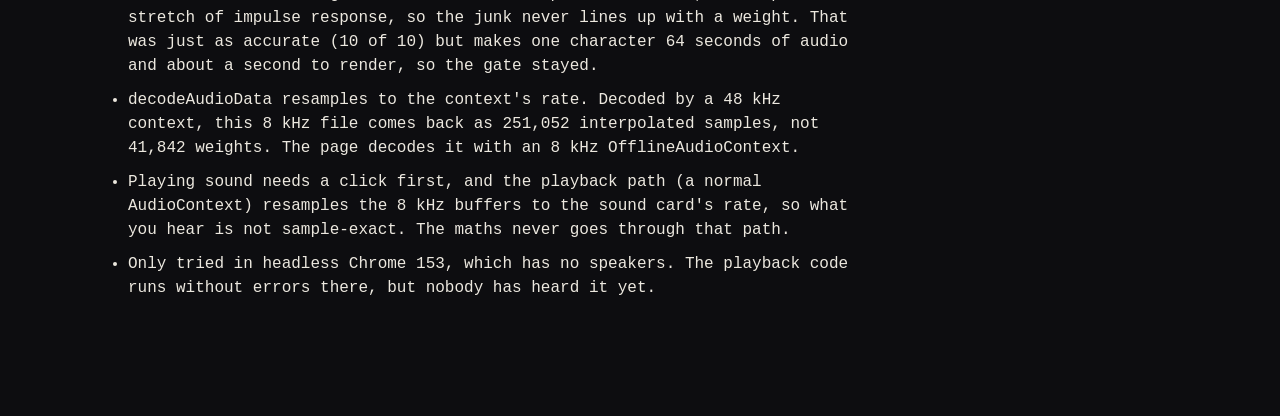
==== commit b596063a: "Chat picks its token by page layout; rotary positions are turned by CSS Sampling on the chat page is" ====
--- a/audio/index.html
+++ b/audio/index.html
@@ -18,7 +18,7 @@
 <meta name="viewport" content="width=device-width, initial-scale=1">
 <title>Audio · Gradient Decent</title>
 <meta name="description" content="A tiny language model whose forward pass is a Web Audio graph: the weights are a sound file, the matrix multiplies are convolution reverbs and ReLU is a distortion curve.">
-<link rel="stylesheet" href="../lib/page.css?v=4">
+<link rel="stylesheet" href="../lib/page.css?v=5">
 <style>
   .tag.audio { background:#8fb4ff }
   #out { white-space:pre-wrap; min-height:170px; padding:16px; margin:0 0 6px; border:1px solid var(--line); border-radius:8px; background:var(--bg); font:18px/1.6 Georgia, "Iowan Old Style", serif }
--- a/lib/page.css
+++ b/lib/page.css
@@ -21,6 +21,18 @@
 .tile div { font-size:10px; color:var(--dim); text-align:center; margin-top:2px; white-space:nowrap; overflow:hidden; text-overflow:ellipsis }
 @media (max-width:700px){ #layers { grid-template-columns:repeat(4, minmax(0,1fr)) } }
 
+/* Clock faces for the rotary positions (lib/clocks.js). The dots are the elements whose positions get read back,
+   so nothing here may have a transition or animation. */
+#clocks { display:flex; flex-wrap:wrap; gap:8px }
+.clock { width:var(--clock) }
+.dial { position:relative; width:var(--clock); height:var(--clock); border:1px solid var(--line); border-radius:50%; background:var(--bg) }
+.dial .ctr, .dial .rot, .dial .pt { position:absolute; width:0; height:0 }
+.dial .ctr { left:50%; top:50% } .dial .rot, .dial .pt { left:0; top:0 }
+.dial .hand { position:absolute; left:-.5px; bottom:0; width:1px; height:var(--hand); background:var(--dim) }
+.pt.was { box-shadow:0 0 0 1px #8b877d } .pt.q { box-shadow:0 0 0 1.5px var(--hot) } .pt.k { box-shadow:0 0 0 1.5px var(--cool) }
+.clock .per { font-size:10px; color:var(--dim); text-align:center; margin-top:2px; white-space:nowrap }
+.swatch { display:inline-block; width:7px; height:7px; margin-right:4px; background:#8b877d } .swatch.q { background:var(--hot) } .swatch.k { background:var(--cool) }
+
 /* Explainer pages: a question, the answer, a bench to run it, then how it works. */
 main > section { margin:0 0 56px }
 .lede { max-width:72ch; color:var(--dim); font-size:14px; margin:0 }
@@ -35,7 +47,7 @@
 .pipe li { display:grid; grid-template-columns:2.2em 4.6em minmax(0,1fr); gap:10px; align-items:start; border:1px solid var(--line); border-radius:8px; padding:10px 12px; background:var(--panel); counter-increment:s }
 .pipe li::before { content:counter(s); color:var(--dim) }
 .tag { font-size:12px; font-weight:600; border-radius:4px; padding:1px 6px; text-align:center; color:#111 }
-.tag.js { background:#ffd23f } .tag.css { background:var(--cool) } .tag.canvas { background:var(--hot) }
+.tag.js { background:#ffd23f } .tag.css { background:var(--cool) } .tag.canvas { background:var(--hot) } .tag.layout { background:#8ab4ff }
 .pipe b { font-weight:600 } .pipe p { margin:2px 0 0; color:var(--dim); font-size:14px }
 pre { overflow-x:auto; background:var(--bg); border:1px solid var(--line); border-radius:8px; padding:14px; font-size:12.5px; line-height:1.5; color:#cfcabf; white-space:pre-wrap; overflow-wrap:anywhere }
 .split { display:grid; grid-template-columns:minmax(0,1fr) minmax(0,1fr); gap:14px }
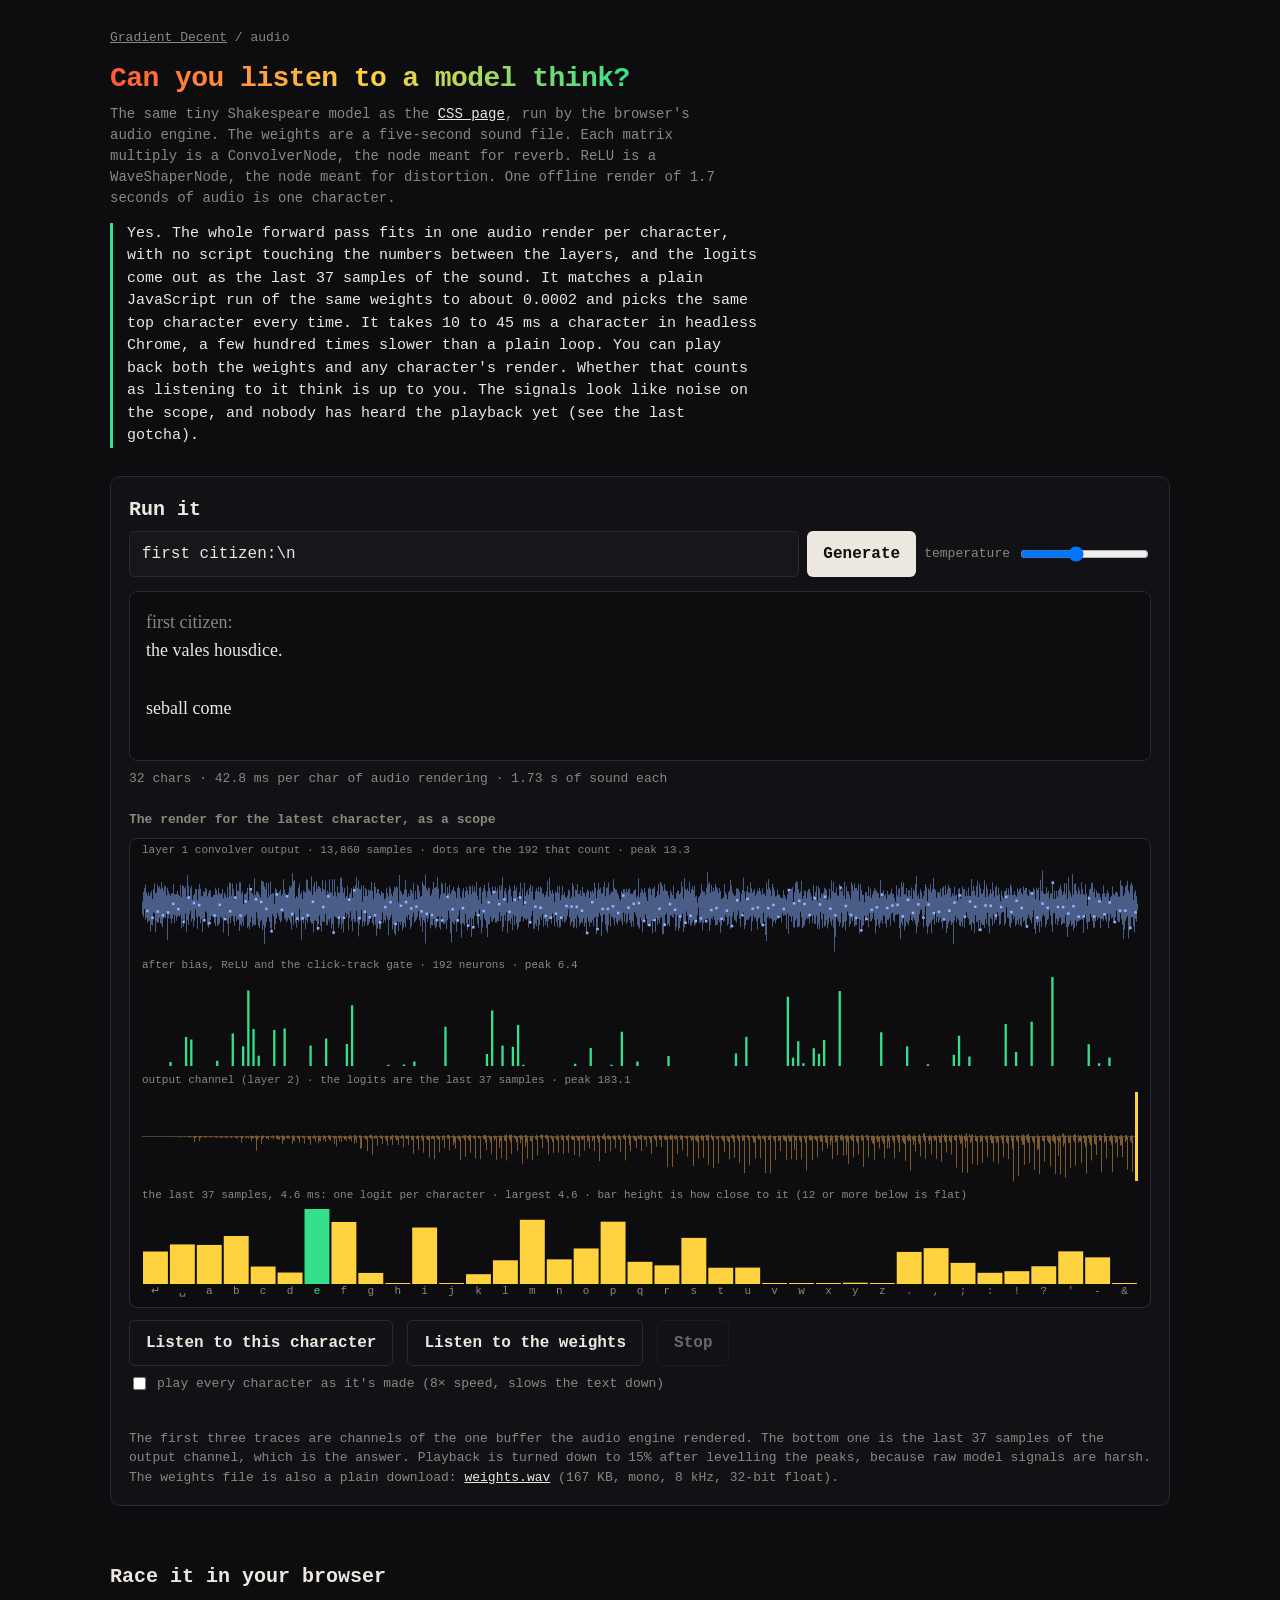
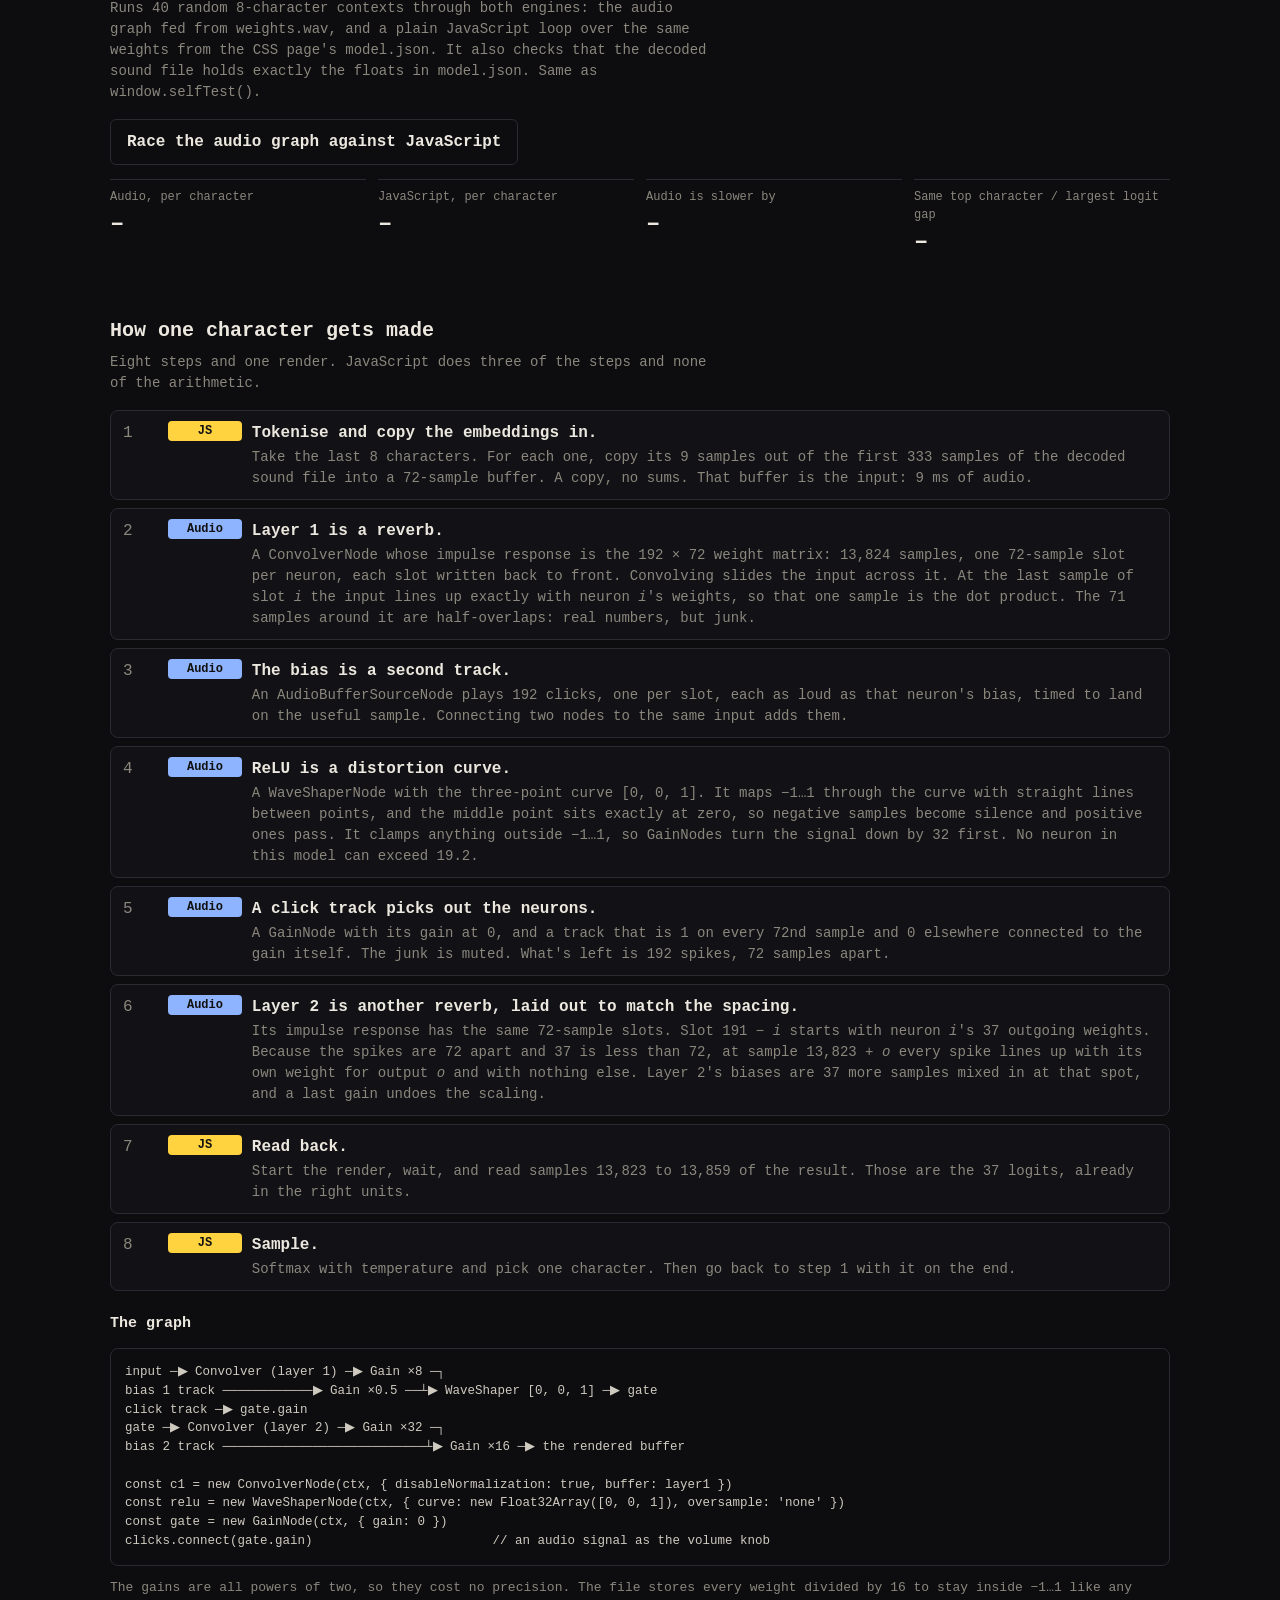
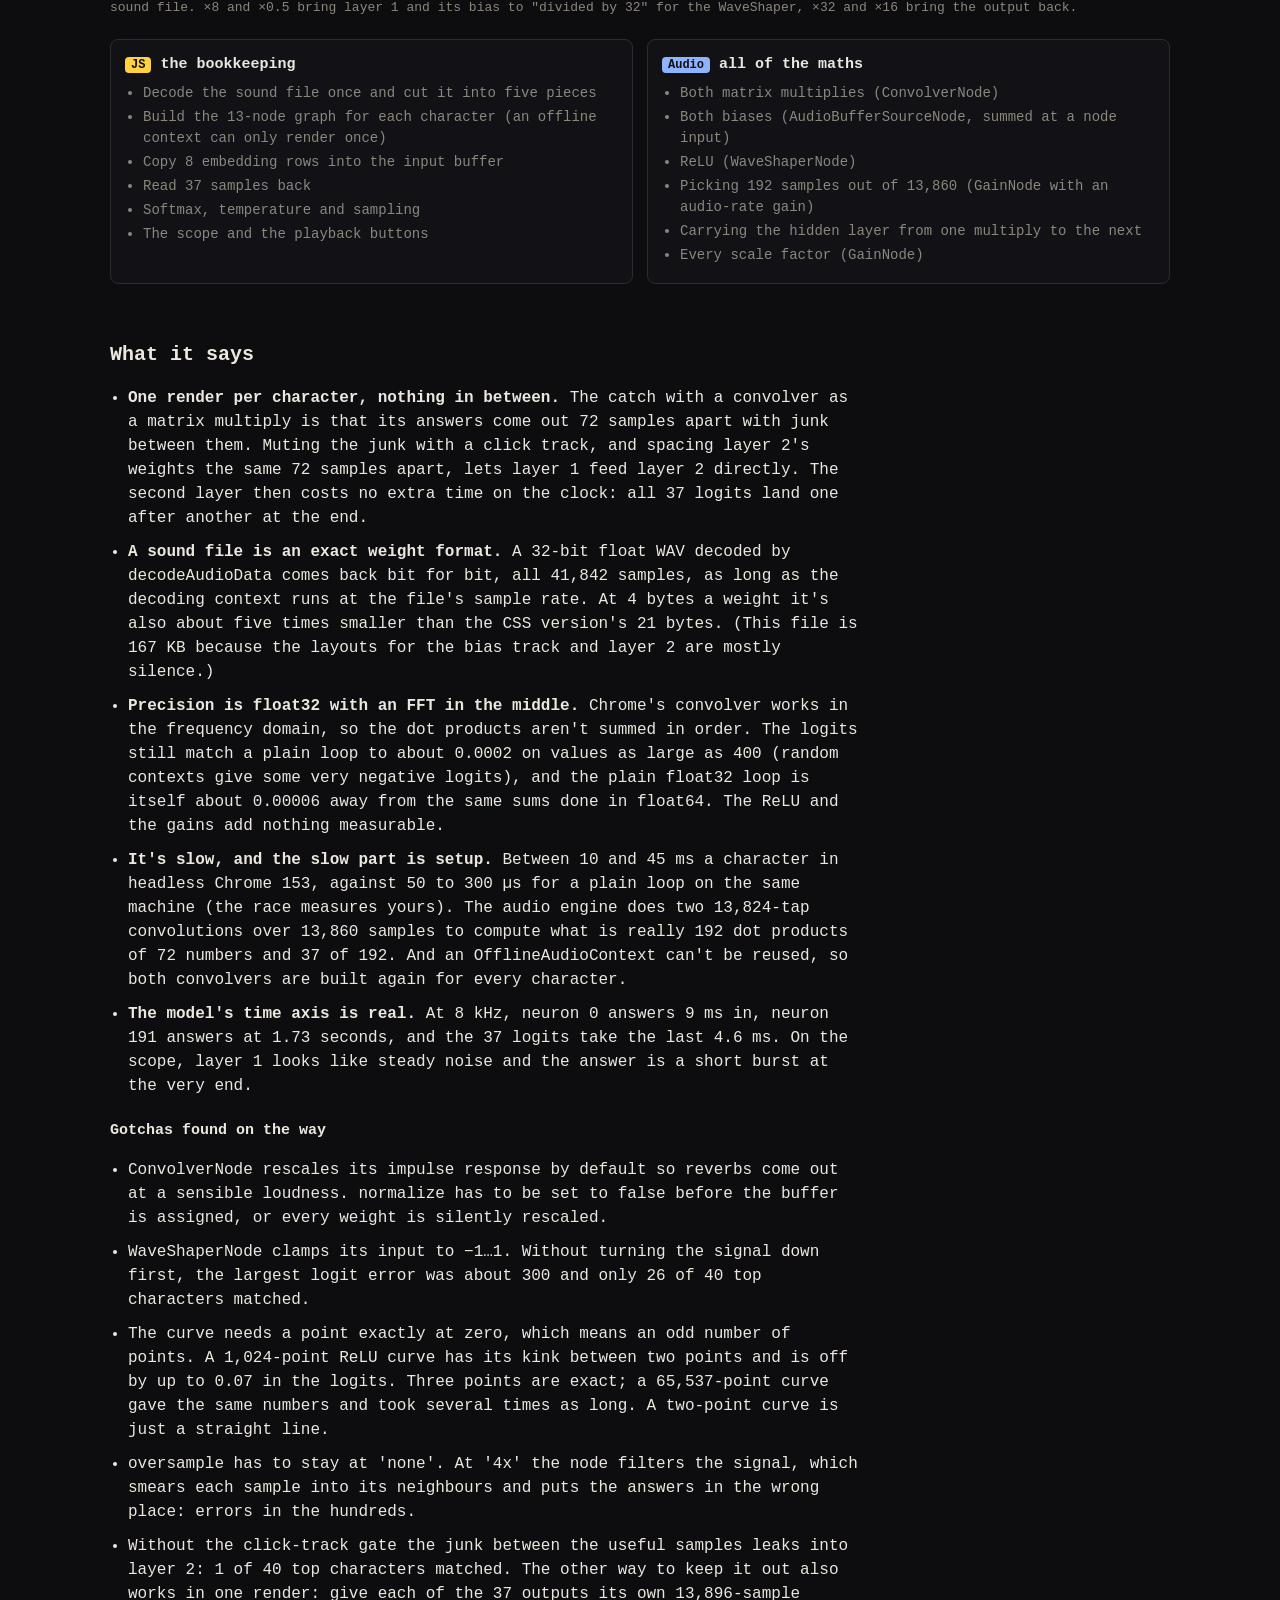
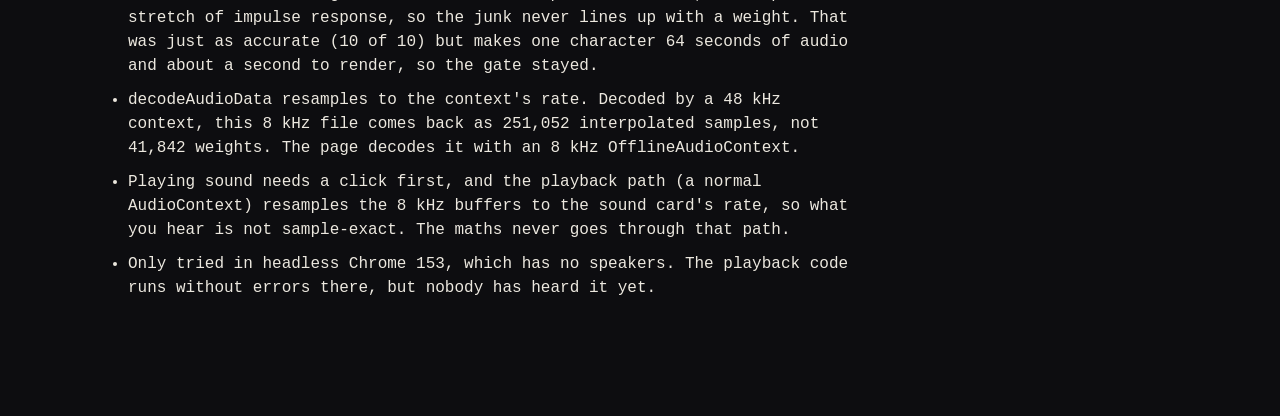
==== commit 94e74e4e: "Fix no-js squashed to zero width by the chat clock-face rule The shared .clock { width: var(--clock)" ====
--- a/audio/index.html
+++ b/audio/index.html
@@ -18,7 +18,7 @@
 <meta name="viewport" content="width=device-width, initial-scale=1">
 <title>Audio · Gradient Decent</title>
 <meta name="description" content="A tiny language model whose forward pass is a Web Audio graph: the weights are a sound file, the matrix multiplies are convolution reverbs and ReLU is a distortion curve.">
-<link rel="stylesheet" href="../lib/page.css?v=5">
+<link rel="stylesheet" href="../lib/page.css?v=6">
 <style>
   .tag.audio { background:#8fb4ff }
   #out { white-space:pre-wrap; min-height:170px; padding:16px; margin:0 0 6px; border:1px solid var(--line); border-radius:8px; background:var(--bg); font:18px/1.6 Georgia, "Iowan Old Style", serif }
--- a/lib/page.css
+++ b/lib/page.css
@@ -24,13 +24,13 @@
 /* Clock faces for the rotary positions (lib/clocks.js). The dots are the elements whose positions get read back,
    so nothing here may have a transition or animation. */
 #clocks { display:flex; flex-wrap:wrap; gap:8px }
-.clock { width:var(--clock) }
+#clocks .clock { width:var(--clock) }
 .dial { position:relative; width:var(--clock); height:var(--clock); border:1px solid var(--line); border-radius:50%; background:var(--bg) }
 .dial .ctr, .dial .rot, .dial .pt { position:absolute; width:0; height:0 }
 .dial .ctr { left:50%; top:50% } .dial .rot, .dial .pt { left:0; top:0 }
 .dial .hand { position:absolute; left:-.5px; bottom:0; width:1px; height:var(--hand); background:var(--dim) }
 .pt.was { box-shadow:0 0 0 1px #8b877d } .pt.q { box-shadow:0 0 0 1.5px var(--hot) } .pt.k { box-shadow:0 0 0 1.5px var(--cool) }
-.clock .per { font-size:10px; color:var(--dim); text-align:center; margin-top:2px; white-space:nowrap }
+#clocks .clock .per { font-size:10px; color:var(--dim); text-align:center; margin-top:2px; white-space:nowrap }
 .swatch { display:inline-block; width:7px; height:7px; margin-right:4px; background:#8b877d } .swatch.q { background:var(--hot) } .swatch.k { background:var(--cool) }
 
 /* Explainer pages: a question, the answer, a bench to run it, then how it works. */
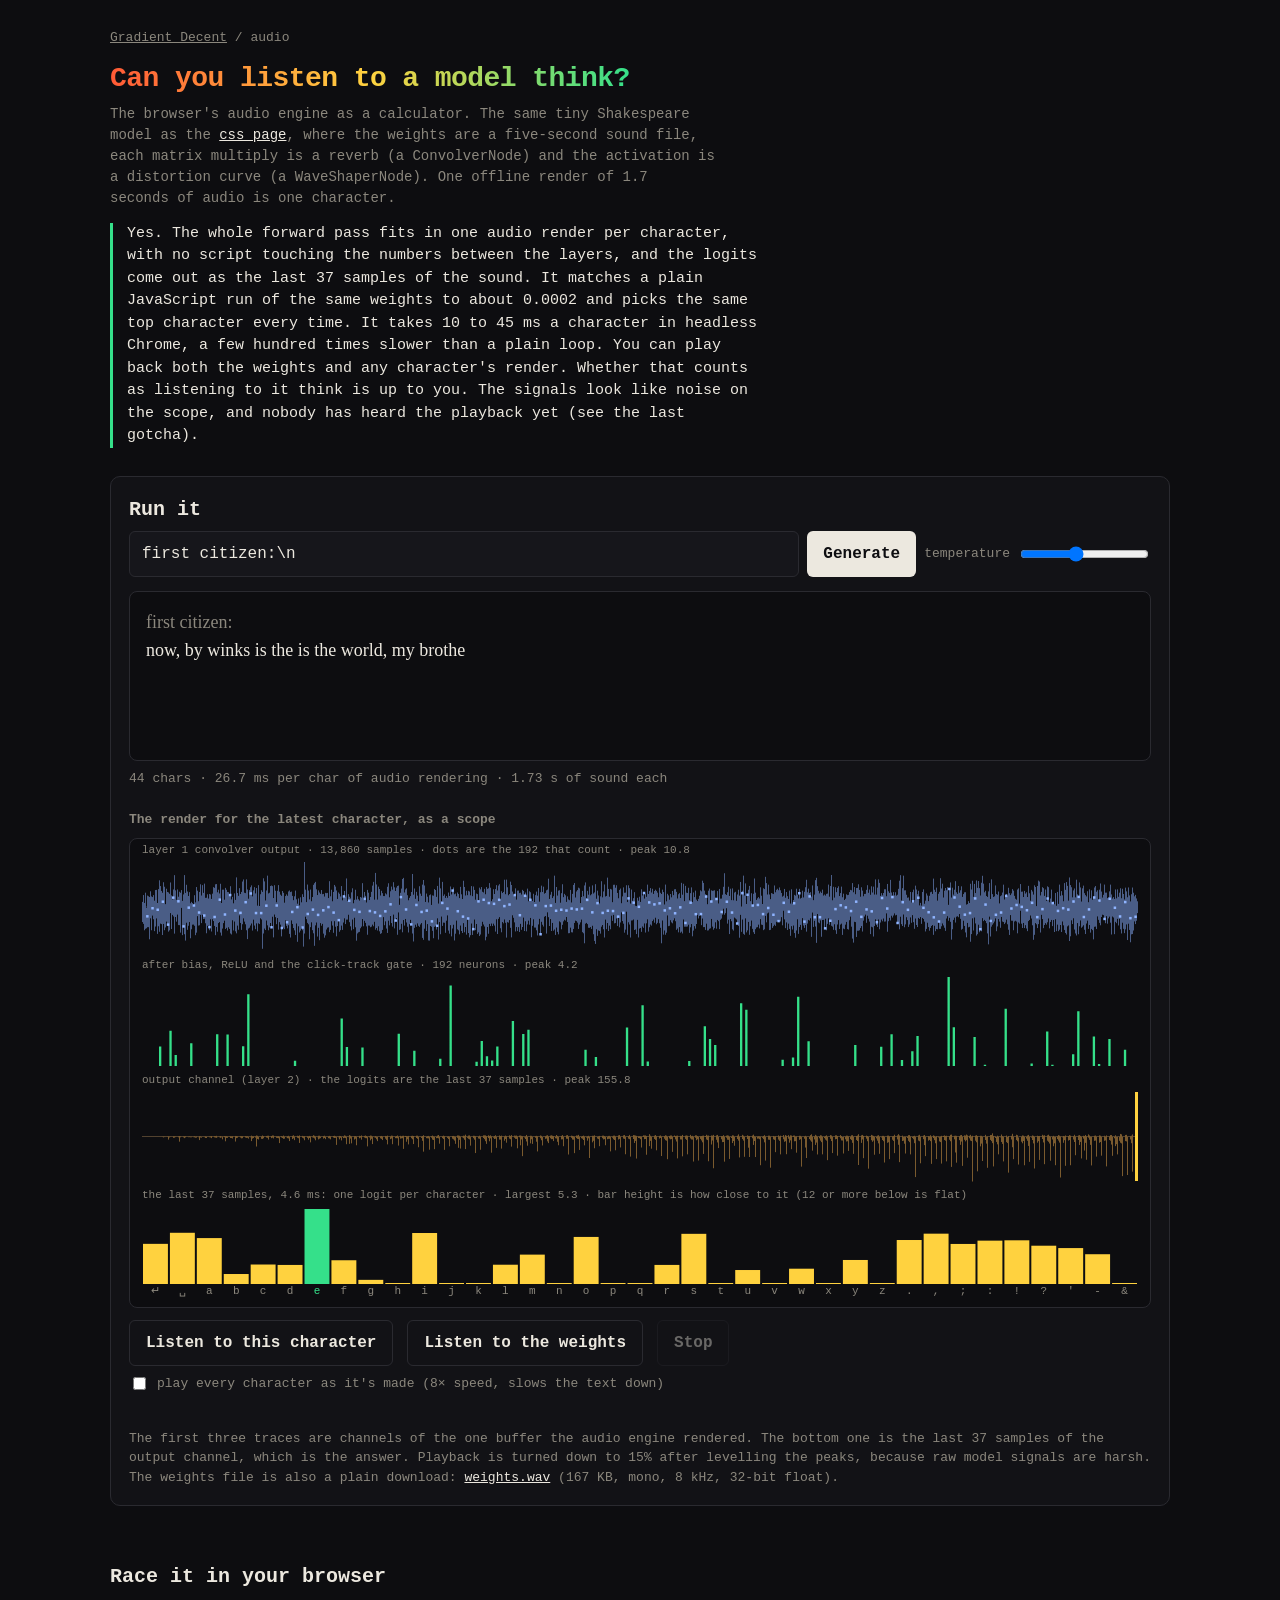
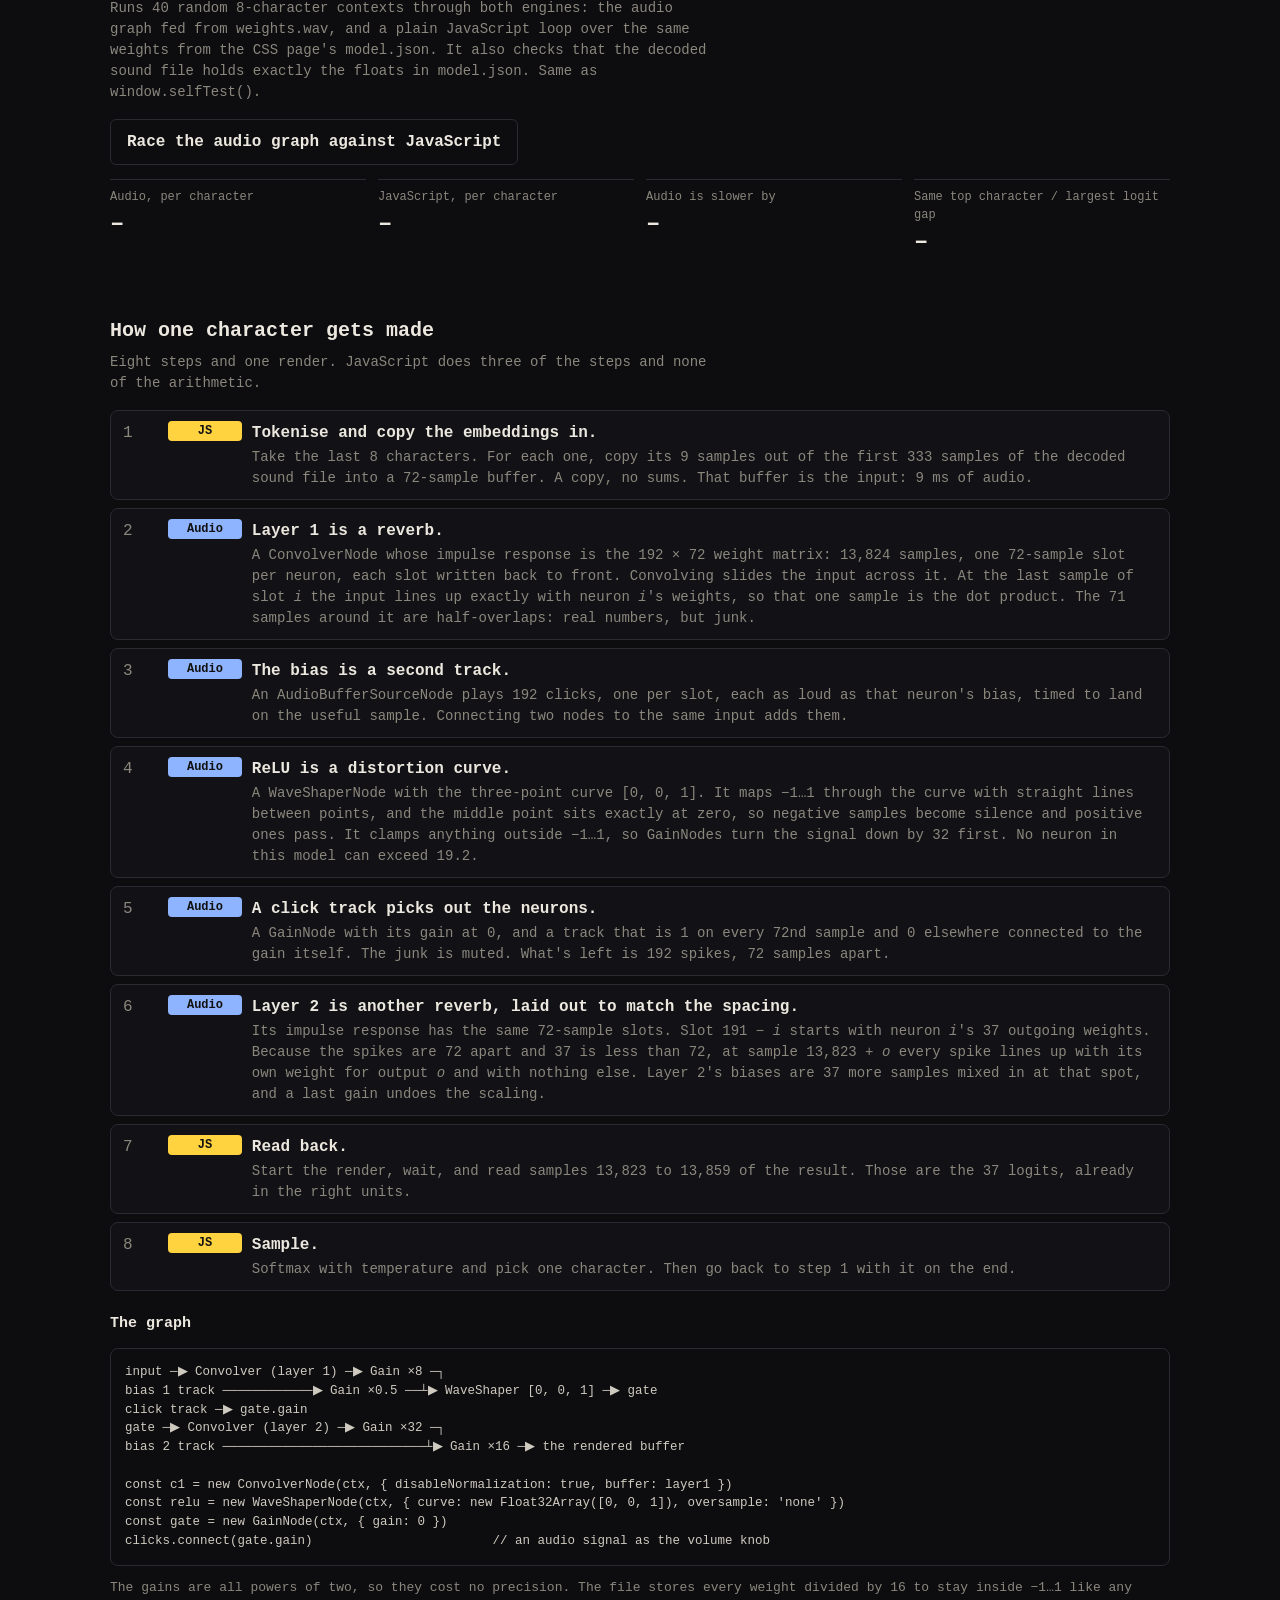
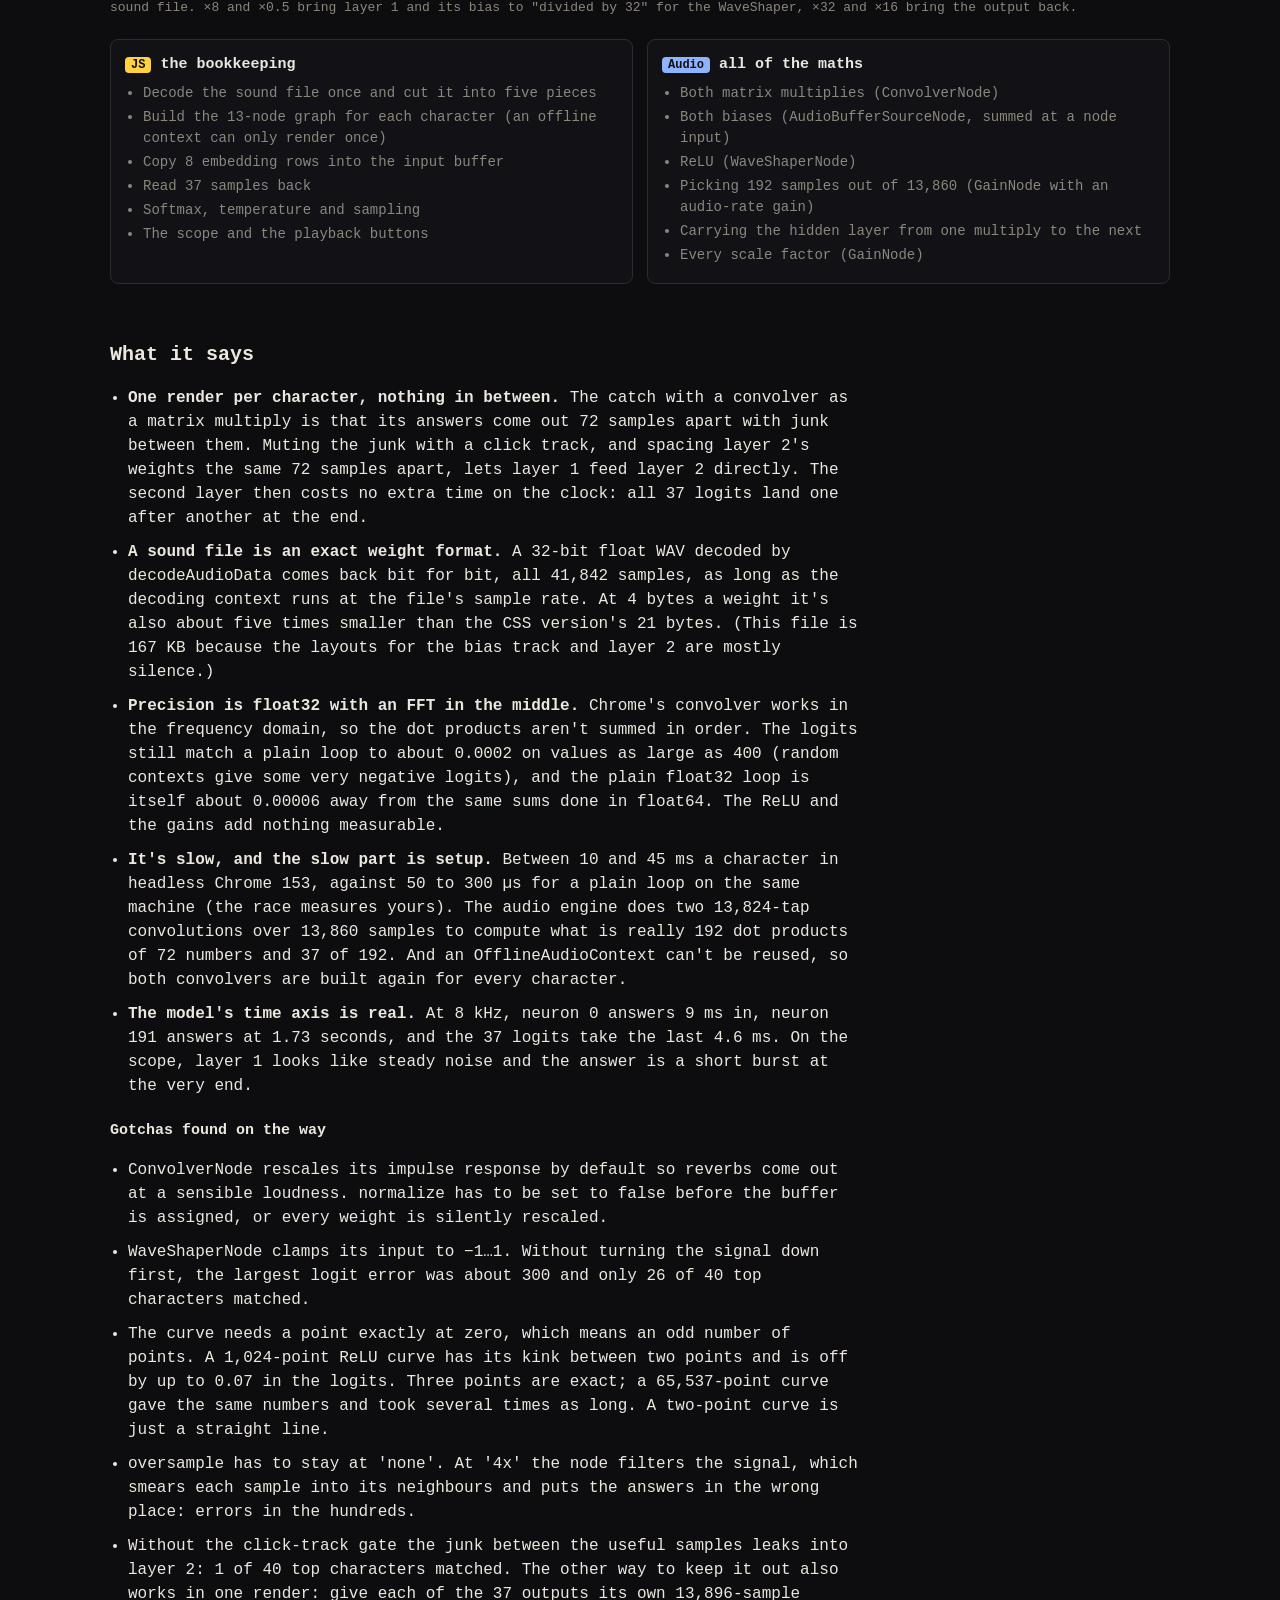
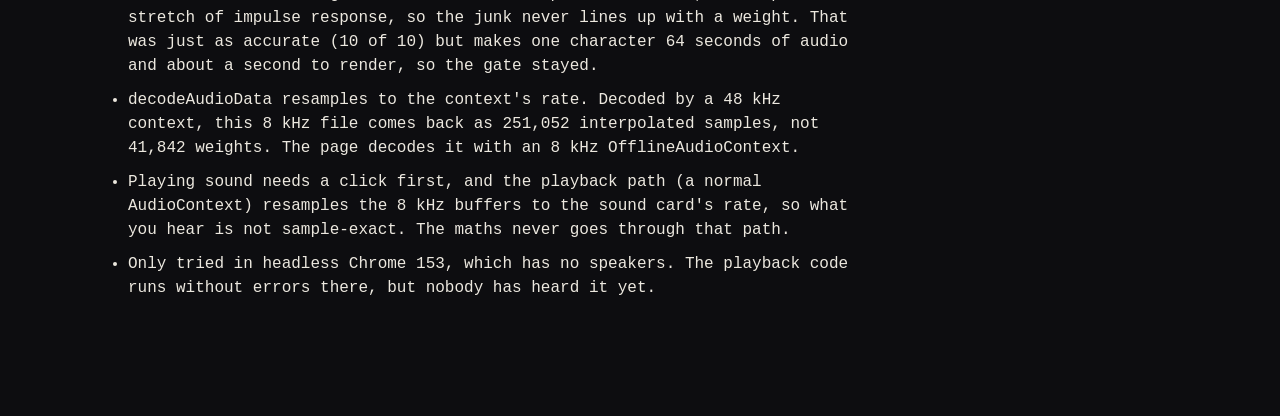
==== commit 38986196: "Plain-language pass, honest numbers, formatting and comments everywhere - Landing page and every led" ====
--- a/audio/index.html
+++ b/audio/index.html
@@ -1,4 +1,4 @@
-<!DOCTYPE html>
+<!doctype html>
 <!--
   Gradient Decent / audio
 
@@ -13,132 +13,254 @@
            softmax + sampling, the loop, the scope drawing and the playback buttons
 -->
 <html lang="en">
-<head>
-<meta charset="utf-8">
-<meta name="viewport" content="width=device-width, initial-scale=1">
-<title>Audio · Gradient Decent</title>
-<meta name="description" content="A tiny language model whose forward pass is a Web Audio graph: the weights are a sound file, the matrix multiplies are convolution reverbs and ReLU is a distortion curve.">
-<link rel="stylesheet" href="../lib/page.css?v=6">
-<style>
-  .tag.audio { background:#8fb4ff }
-  #out { white-space:pre-wrap; min-height:170px; padding:16px; margin:0 0 6px; border:1px solid var(--line); border-radius:8px; background:var(--bg); font:18px/1.6 Georgia, "Iowan Old Style", serif }
-  #out b { font-weight:400; color:var(--dim) }
-  label.t { color:var(--dim); font-size:13px; display:flex; gap:8px; align-items:center }
-  #stat { margin:8px 0 14px }
-  #scope { display:block; width:100%; height:470px; border:1px solid var(--line); border-radius:8px; background:var(--bg) }
-  .listen { display:flex; flex-wrap:wrap; gap:8px 14px; align-items:center; margin-top:12px }
-  #heard { color:var(--dim); font-size:13px; min-height:1.5em; margin:8px 0 0 }
-  pre.wide { white-space:pre; overflow-wrap:normal }
-  .split { margin-top:22px }
-  .split h3 .tag { padding:1px 6px }
-  @media (max-width:700px) { #scope { height:420px } }
-</style>
-</head>
-<body>
-<main>
-  <p class="crumb"><a href="../">Gradient Decent</a> / audio</p>
-  <h1><span>Can you listen to a model think?</span></h1>
-  <p class="lede">
-    The same tiny Shakespeare model as the <a href="../css/">CSS page</a>, run by the browser's audio engine. The
-    weights are a five-second sound file. Each matrix multiply is a <code>ConvolverNode</code>, the node meant for
-    reverb. ReLU is a <code>WaveShaperNode</code>, the node meant for distortion. One offline render of 1.7 seconds
-    of audio is one character.
-  </p>
-  <p class="answer">
-    Yes. The whole forward pass fits in one audio render per character, with no script touching the numbers
-    between the layers, and the logits come out as the last 37 samples of the sound. It matches a plain JavaScript
-    run of the same weights to about 0.0002 and picks the same top character every time. It takes 10 to 45 ms a
-    character in headless Chrome, a few hundred times slower than a plain loop. You can play back both the weights and any
-    character's render. Whether that counts as listening to it think is up to you. The signals look like noise on the scope, and nobody has heard the playback yet (see the last gotcha).
-  </p>
-
-  <section>
-    <div class="bench">
-      <h2 class="big">Run it</h2>
-      <form id="f">
-        <input id="seed" type="text" value="first citizen:\n" aria-label="Prompt">
-        <button id="go" disabled>Generate</button>
-        <label class="t">temperature <input id="temp" type="range" min="0.1" max="1.5" step="0.05" value="0.7"></label>
-      </form>
-      <div id="out"></div>
-      <div id="stat">Loading the weights as audio</div>
-
-      <h2>The render for the latest character, as a scope</h2>
-      <canvas id="scope" role="img" aria-label="The rendered audio for the latest character: layer 1 output, the hidden neurons, layer 2 output and the 37 logits"></canvas>
-
-      <div class="listen">
-        <button id="hear" class="ghost" type="button" disabled>Listen to this character</button>
-        <button id="hearw" class="ghost" type="button" disabled>Listen to the weights</button>
-        <button id="quiet" class="ghost" type="button" disabled>Stop</button>
-        <label class="t"><input id="along" type="checkbox"> play every character as it's made (8× speed, slows the text down)</label>
-      </div>
-      <p id="heard"></p>
-      <p class="note">
-        The first three traces are channels of the one buffer the audio engine rendered. The bottom one is the last
-        37 samples of the output channel, which is the answer. Playback is turned down to 15% after levelling the peaks,
-        because raw model signals are harsh. The weights file is also a plain download:
-        <a href="weights.wav">weights.wav</a> (167 KB, mono, 8 kHz, 32-bit float).
+  <head>
+    <meta charset="utf-8" />
+    <meta name="viewport" content="width=device-width, initial-scale=1" />
+    <title>Audio · Gradient Decent</title>
+    <meta
+      name="description"
+      content="A tiny language model whose forward pass is a Web Audio graph: the weights are a sound file, the matrix multiplies are convolution reverbs and ReLU is a distortion curve."
+    />
+    <link rel="stylesheet" href="../lib/page.css?v=6" />
+    <style>
+      .tag.audio {
+        background: #8fb4ff;
+      }
+      #out {
+        white-space: pre-wrap;
+        min-height: 170px;
+        padding: 16px;
+        margin: 0 0 6px;
+        border: 1px solid var(--line);
+        border-radius: 8px;
+        background: var(--bg);
+        font:
+          18px/1.6 Georgia,
+          'Iowan Old Style',
+          serif;
+      }
+      #out b {
+        font-weight: 400;
+        color: var(--dim);
+      }
+      label.t {
+        color: var(--dim);
+        font-size: 13px;
+        display: flex;
+        gap: 8px;
+        align-items: center;
+      }
+      #stat {
+        margin: 8px 0 14px;
+      }
+      #scope {
+        display: block;
+        width: 100%;
+        height: 470px;
+        border: 1px solid var(--line);
+        border-radius: 8px;
+        background: var(--bg);
+      }
+      .listen {
+        display: flex;
+        flex-wrap: wrap;
+        gap: 8px 14px;
+        align-items: center;
+        margin-top: 12px;
+      }
+      #heard {
+        color: var(--dim);
+        font-size: 13px;
+        min-height: 1.5em;
+        margin: 8px 0 0;
+      }
+      pre.wide {
+        white-space: pre;
+        overflow-wrap: normal;
+      }
+      .split {
+        margin-top: 22px;
+      }
+      .split h3 .tag {
+        padding: 1px 6px;
+      }
+      @media (max-width: 700px) {
+        #scope {
+          height: 420px;
+        }
+      }
+    </style>
+  </head>
+  <body>
+    <main>
+      <p class="crumb"><a href="../">Gradient Decent</a> / audio</p>
+      <h1><span>Can you listen to a model think?</span></h1>
+      <p class="lede">
+        The browser's audio engine as a calculator. The same tiny Shakespeare model as the
+        <a href="../css/">css page</a>, where the weights are a five-second sound file, each matrix multiply is a reverb
+        (a <code>ConvolverNode</code>) and the activation is a distortion curve (a <code>WaveShaperNode</code>). One
+        offline render of 1.7 seconds of audio is one character.
       </p>
-    </div>
-  </section>
-
-  <section>
-    <h2 class="big">Race it in your browser</h2>
-    <p class="section-lede">
-      Runs 40 random 8-character contexts through both engines: the audio graph fed from <code>weights.wav</code>,
-      and a plain JavaScript loop over the same weights from the CSS page's <code>model.json</code>. It also checks
-      that the decoded sound file holds exactly the floats in <code>model.json</code>. Same as
-      <code>window.selfTest()</code>.
-    </p>
-    <button id="race" class="ghost" type="button" disabled>Race the audio graph against JavaScript</button>
-    <div class="metrics">
-      <div class="metric"><span>Audio, per character</span><strong id="r-audio">–</strong></div>
-      <div class="metric"><span>JavaScript, per character</span><strong id="r-js">–</strong></div>
-      <div class="metric"><span>Audio is slower by</span><strong id="r-x">–</strong></div>
-      <div class="metric"><span>Same top character / largest logit gap</span><strong id="r-ok">–</strong></div>
-    </div>
-    <p class="note" id="r-wav"></p>
-  </section>
-
-  <section>
-    <h2 class="big">How one character gets made</h2>
-    <p class="section-lede">
-      Eight steps and one render. JavaScript does three of the steps and none of the arithmetic.
-    </p>
-    <ol class="pipe">
-      <li><span class="tag js">JS</span><div><b>Tokenise and copy the embeddings in.</b>
-        <p>Take the last 8 characters. For each one, copy its 9 samples out of the first 333 samples of the decoded
-          sound file into a 72-sample buffer. A copy, no sums. That buffer is the input: 9 ms of audio.</p></div></li>
-      <li><span class="tag audio">Audio</span><div><b>Layer 1 is a reverb.</b>
-        <p>A <code>ConvolverNode</code> whose impulse response is the 192 × 72 weight matrix: 13,824 samples, one
-          72-sample slot per neuron, each slot written back to front. Convolving slides the input across it. At
-          the last sample of slot <i>i</i> the input lines up exactly with neuron <i>i</i>'s weights, so that one
-          sample is the dot product. The 71 samples around it are half-overlaps: real numbers, but junk.</p></div></li>
-      <li><span class="tag audio">Audio</span><div><b>The bias is a second track.</b>
-        <p>An <code>AudioBufferSourceNode</code> plays 192 clicks, one per slot, each as loud as that neuron's bias,
-          timed to land on the useful sample. Connecting two nodes to the same input adds them.</p></div></li>
-      <li><span class="tag audio">Audio</span><div><b>ReLU is a distortion curve.</b>
-        <p>A <code>WaveShaperNode</code> with the three-point curve <code>[0, 0, 1]</code>. It maps −1…1 through the
-          curve with straight lines between points, and the middle point sits exactly at zero, so negative samples
-          become silence and positive ones pass. It clamps anything outside −1…1, so <code>GainNode</code>s turn
-          the signal down by 32 first. No neuron in this model can exceed 19.2.</p></div></li>
-      <li><span class="tag audio">Audio</span><div><b>A click track picks out the neurons.</b>
-        <p>A <code>GainNode</code> with its gain at 0, and a track that is 1 on every 72nd sample and 0 elsewhere
-          connected to the gain itself. The junk is muted. What's left is 192 spikes, 72 samples apart.</p></div></li>
-      <li><span class="tag audio">Audio</span><div><b>Layer 2 is another reverb, laid out to match the spacing.</b>
-        <p>Its impulse response has the same 72-sample slots. Slot 191 − <i>i</i> starts with neuron <i>i</i>'s 37
-          outgoing weights. Because the spikes are 72 apart and 37 is less than 72, at sample 13,823 + <i>o</i>
-          every spike lines up with its own weight for output <i>o</i> and with nothing else. Layer 2's biases are
-          37 more samples mixed in at that spot, and a last gain undoes the scaling.</p></div></li>
-      <li><span class="tag js">JS</span><div><b>Read back.</b>
-        <p>Start the render, wait, and read samples 13,823 to 13,859 of the result. Those are the 37 logits, already
-          in the right units.</p></div></li>
-      <li><span class="tag js">JS</span><div><b>Sample.</b>
-        <p>Softmax with temperature and pick one character. Then go back to step 1 with it on the end.</p></div></li>
-    </ol>
-
-    <h3 class="sub3">The graph</h3>
-    <pre class="wide">input ─▶ Convolver (layer 1) ─▶ Gain ×8 ─┐
+      <p class="answer">
+        Yes. The whole forward pass fits in one audio render per character, with no script touching the numbers between
+        the layers, and the logits come out as the last 37 samples of the sound. It matches a plain JavaScript run of
+        the same weights to about 0.0002 and picks the same top character every time. It takes 10 to 45 ms a character
+        in headless Chrome, a few hundred times slower than a plain loop. You can play back both the weights and any
+        character's render. Whether that counts as listening to it think is up to you. The signals look like noise on
+        the scope, and nobody has heard the playback yet (see the last gotcha).
+      </p>
+
+      <section>
+        <div class="bench">
+          <h2 class="big">Run it</h2>
+          <form id="f">
+            <input id="seed" type="text" value="first citizen:\n" aria-label="Prompt" />
+            <button id="go" disabled>Generate</button>
+            <label class="t"
+              >temperature <input id="temp" type="range" min="0.1" max="1.5" step="0.05" value="0.7"
+            /></label>
+          </form>
+          <div id="out"></div>
+          <div id="stat">Loading the weights as audio</div>
+
+          <h2>The render for the latest character, as a scope</h2>
+          <canvas
+            id="scope"
+            role="img"
+            aria-label="The rendered audio for the latest character: layer 1 output, the hidden neurons, layer 2 output and the 37 logits"
+          ></canvas>
+
+          <div class="listen">
+            <button id="hear" class="ghost" type="button" disabled>Listen to this character</button>
+            <button id="hearw" class="ghost" type="button" disabled>Listen to the weights</button>
+            <button id="quiet" class="ghost" type="button" disabled>Stop</button>
+            <label class="t"
+              ><input id="along" type="checkbox" /> play every character as it's made (8× speed, slows the text
+              down)</label
+            >
+          </div>
+          <p id="heard"></p>
+          <p class="note">
+            The first three traces are channels of the one buffer the audio engine rendered. The bottom one is the last
+            37 samples of the output channel, which is the answer. Playback is turned down to 15% after levelling the
+            peaks, because raw model signals are harsh. The weights file is also a plain download:
+            <a href="weights.wav">weights.wav</a> (167 KB, mono, 8 kHz, 32-bit float).
+          </p>
+        </div>
+      </section>
+
+      <section>
+        <h2 class="big">Race it in your browser</h2>
+        <p class="section-lede">
+          Runs 40 random 8-character contexts through both engines: the audio graph fed from <code>weights.wav</code>,
+          and a plain JavaScript loop over the same weights from the CSS page's <code>model.json</code>. It also checks
+          that the decoded sound file holds exactly the floats in <code>model.json</code>. Same as
+          <code>window.selfTest()</code>.
+        </p>
+        <button id="race" class="ghost" type="button" disabled>Race the audio graph against JavaScript</button>
+        <div class="metrics">
+          <div class="metric"><span>Audio, per character</span><strong id="r-audio">–</strong></div>
+          <div class="metric"><span>JavaScript, per character</span><strong id="r-js">–</strong></div>
+          <div class="metric"><span>Audio is slower by</span><strong id="r-x">–</strong></div>
+          <div class="metric"><span>Same top character / largest logit gap</span><strong id="r-ok">–</strong></div>
+        </div>
+        <p class="note" id="r-wav"></p>
+      </section>
+
+      <section>
+        <h2 class="big">How one character gets made</h2>
+        <p class="section-lede">
+          Eight steps and one render. JavaScript does three of the steps and none of the arithmetic.
+        </p>
+        <ol class="pipe">
+          <li>
+            <span class="tag js">JS</span>
+            <div>
+              <b>Tokenise and copy the embeddings in.</b>
+              <p>
+                Take the last 8 characters. For each one, copy its 9 samples out of the first 333 samples of the decoded
+                sound file into a 72-sample buffer. A copy, no sums. That buffer is the input: 9 ms of audio.
+              </p>
+            </div>
+          </li>
+          <li>
+            <span class="tag audio">Audio</span>
+            <div>
+              <b>Layer 1 is a reverb.</b>
+              <p>
+                A <code>ConvolverNode</code> whose impulse response is the 192 × 72 weight matrix: 13,824 samples, one
+                72-sample slot per neuron, each slot written back to front. Convolving slides the input across it. At
+                the last sample of slot <i>i</i> the input lines up exactly with neuron <i>i</i>'s weights, so that one
+                sample is the dot product. The 71 samples around it are half-overlaps: real numbers, but junk.
+              </p>
+            </div>
+          </li>
+          <li>
+            <span class="tag audio">Audio</span>
+            <div>
+              <b>The bias is a second track.</b>
+              <p>
+                An <code>AudioBufferSourceNode</code> plays 192 clicks, one per slot, each as loud as that neuron's
+                bias, timed to land on the useful sample. Connecting two nodes to the same input adds them.
+              </p>
+            </div>
+          </li>
+          <li>
+            <span class="tag audio">Audio</span>
+            <div>
+              <b>ReLU is a distortion curve.</b>
+              <p>
+                A <code>WaveShaperNode</code> with the three-point curve <code>[0, 0, 1]</code>. It maps −1…1 through
+                the curve with straight lines between points, and the middle point sits exactly at zero, so negative
+                samples become silence and positive ones pass. It clamps anything outside −1…1, so
+                <code>GainNode</code>s turn the signal down by 32 first. No neuron in this model can exceed 19.2.
+              </p>
+            </div>
+          </li>
+          <li>
+            <span class="tag audio">Audio</span>
+            <div>
+              <b>A click track picks out the neurons.</b>
+              <p>
+                A <code>GainNode</code> with its gain at 0, and a track that is 1 on every 72nd sample and 0 elsewhere
+                connected to the gain itself. The junk is muted. What's left is 192 spikes, 72 samples apart.
+              </p>
+            </div>
+          </li>
+          <li>
+            <span class="tag audio">Audio</span>
+            <div>
+              <b>Layer 2 is another reverb, laid out to match the spacing.</b>
+              <p>
+                Its impulse response has the same 72-sample slots. Slot 191 − <i>i</i> starts with neuron <i>i</i>'s 37
+                outgoing weights. Because the spikes are 72 apart and 37 is less than 72, at sample 13,823 +
+                <i>o</i> every spike lines up with its own weight for output <i>o</i> and with nothing else. Layer 2's
+                biases are 37 more samples mixed in at that spot, and a last gain undoes the scaling.
+              </p>
+            </div>
+          </li>
+          <li>
+            <span class="tag js">JS</span>
+            <div>
+              <b>Read back.</b>
+              <p>
+                Start the render, wait, and read samples 13,823 to 13,859 of the result. Those are the 37 logits,
+                already in the right units.
+              </p>
+            </div>
+          </li>
+          <li>
+            <span class="tag js">JS</span>
+            <div>
+              <b>Sample.</b>
+              <p>Softmax with temperature and pick one character. Then go back to step 1 with it on the end.</p>
+            </div>
+          </li>
+        </ol>
+
+        <h3 class="sub3">The graph</h3>
+        <pre class="wide">
+input ─▶ Convolver (layer 1) ─▶ Gain ×8 ─┐
 bias 1 track ────────────▶ Gain ×0.5 ──┴▶ WaveShaper [0, 0, 1] ─▶ gate
 click track ─▶ gate.gain
 gate ─▶ Convolver (layer 2) ─▶ Gain ×32 ─┐
@@ -148,485 +270,638 @@
 const relu = new WaveShaperNode(ctx, { curve: new Float32Array([0, 0, 1]), oversample: 'none' })
 const gate = new GainNode(ctx, { gain: 0 })
 clicks.connect(gate.gain)                        // an audio signal as the volume knob</pre>
-    <p class="note">
-      The gains are all powers of two, so they cost no precision. The file stores every weight divided by 16 to stay
-      inside −1…1 like any sound file. ×8 and ×0.5 bring layer 1 and its bias to "divided by 32" for the WaveShaper,
-      ×32 and ×16 bring the output back.
-    </p>
-
-    <div class="split">
-      <div>
-        <h3><span class="tag js">JS</span> the bookkeeping</h3>
-        <ul>
-          <li>Decode the sound file once and cut it into five pieces</li>
-          <li>Build the 13-node graph for each character (an offline context can only render once)</li>
-          <li>Copy 8 embedding rows into the input buffer</li>
-          <li>Read 37 samples back</li>
-          <li>Softmax, temperature and sampling</li>
-          <li>The scope and the playback buttons</li>
+        <p class="note">
+          The gains are all powers of two, so they cost no precision. The file stores every weight divided by 16 to stay
+          inside −1…1 like any sound file. ×8 and ×0.5 bring layer 1 and its bias to "divided by 32" for the WaveShaper,
+          ×32 and ×16 bring the output back.
+        </p>
+
+        <div class="split">
+          <div>
+            <h3><span class="tag js">JS</span> the bookkeeping</h3>
+            <ul>
+              <li>Decode the sound file once and cut it into five pieces</li>
+              <li>Build the 13-node graph for each character (an offline context can only render once)</li>
+              <li>Copy 8 embedding rows into the input buffer</li>
+              <li>Read 37 samples back</li>
+              <li>Softmax, temperature and sampling</li>
+              <li>The scope and the playback buttons</li>
+            </ul>
+          </div>
+          <div>
+            <h3><span class="tag audio">Audio</span> all of the maths</h3>
+            <ul>
+              <li>Both matrix multiplies (<code>ConvolverNode</code>)</li>
+              <li>Both biases (<code>AudioBufferSourceNode</code>, summed at a node input)</li>
+              <li>ReLU (<code>WaveShaperNode</code>)</li>
+              <li>Picking 192 samples out of 13,860 (<code>GainNode</code> with an audio-rate gain)</li>
+              <li>Carrying the hidden layer from one multiply to the next</li>
+              <li>Every scale factor (<code>GainNode</code>)</li>
+            </ul>
+          </div>
+        </div>
+      </section>
+
+      <section>
+        <h2 class="big">What it says</h2>
+        <ul class="says">
+          <li>
+            <strong>One render per character, nothing in between.</strong> The catch with a convolver as a matrix
+            multiply is that its answers come out 72 samples apart with junk between them. Muting the junk with a click
+            track, and spacing layer 2's weights the same 72 samples apart, lets layer 1 feed layer 2 directly. The
+            second layer then costs no extra time on the clock: all 37 logits land one after another at the end.
+          </li>
+          <li>
+            <strong>A sound file is an exact weight format.</strong> A 32-bit float WAV decoded by
+            <code>decodeAudioData</code> comes back bit for bit, all 41,842 samples, as long as the decoding context
+            runs at the file's sample rate. At 4 bytes a weight it's also about five times smaller than the CSS
+            version's 21 bytes. (This file is 167 KB because the layouts for the bias track and layer 2 are mostly
+            silence.)
+          </li>
+          <li>
+            <strong>Precision is float32 with an FFT in the middle.</strong> Chrome's convolver works in the frequency
+            domain, so the dot products aren't summed in order. The logits still match a plain loop to about 0.0002 on
+            values as large as 400 (random contexts give some very negative logits), and the plain float32 loop is
+            itself about 0.00006 away from the same sums done in float64. The ReLU and the gains add nothing measurable.
+          </li>
+          <li>
+            <strong>It's slow, and the slow part is setup.</strong> Between 10 and 45 ms a character in headless Chrome
+            153, against 50 to 300 µs for a plain loop on the same machine (the race measures yours). The audio engine
+            does two 13,824-tap convolutions over 13,860 samples to compute what is really 192 dot products of 72
+            numbers and 37 of 192. And an <code>OfflineAudioContext</code> can't be reused, so both convolvers are built
+            again for every character.
+          </li>
+          <li>
+            <strong>The model's time axis is real.</strong> At 8 kHz, neuron 0 answers 9 ms in, neuron 191 answers at
+            1.73 seconds, and the 37 logits take the last 4.6 ms. On the scope, layer 1 looks like steady noise and the
+            answer is a short burst at the very end.
+          </li>
         </ul>
-      </div>
-      <div>
-        <h3><span class="tag audio">Audio</span> all of the maths</h3>
-        <ul>
-          <li>Both matrix multiplies (<code>ConvolverNode</code>)</li>
-          <li>Both biases (<code>AudioBufferSourceNode</code>, summed at a node input)</li>
-          <li>ReLU (<code>WaveShaperNode</code>)</li>
-          <li>Picking 192 samples out of 13,860 (<code>GainNode</code> with an audio-rate gain)</li>
-          <li>Carrying the hidden layer from one multiply to the next</li>
-          <li>Every scale factor (<code>GainNode</code>)</li>
+        <h3 class="sub3">Gotchas found on the way</h3>
+        <ul class="says">
+          <li>
+            <code>ConvolverNode</code> rescales its impulse response by default so reverbs come out at a sensible
+            loudness. <code>normalize</code> has to be set to false before the buffer is assigned, or every weight is
+            silently rescaled.
+          </li>
+          <li>
+            <code>WaveShaperNode</code> clamps its input to −1…1. Without turning the signal down first, the largest
+            logit error was about 300 and only 26 of 40 top characters matched.
+          </li>
+          <li>
+            The curve needs a point exactly at zero, which means an odd number of points. A 1,024-point ReLU curve has
+            its kink between two points and is off by up to 0.07 in the logits. Three points are exact; a 65,537-point
+            curve gave the same numbers and took several times as long. A two-point curve is just a straight line.
+          </li>
+          <li>
+            <code>oversample</code> has to stay at <code>'none'</code>. At <code>'4x'</code> the node filters the
+            signal, which smears each sample into its neighbours and puts the answers in the wrong place: errors in the
+            hundreds.
+          </li>
+          <li>
+            Without the click-track gate the junk between the useful samples leaks into layer 2: 1 of 40 top characters
+            matched. The other way to keep it out also works in one render: give each of the 37 outputs its own
+            13,896-sample stretch of impulse response, so the junk never lines up with a weight. That was just as
+            accurate (10 of 10) but makes one character 64 seconds of audio and about a second to render, so the gate
+            stayed.
+          </li>
+          <li>
+            <code>decodeAudioData</code> resamples to the context's rate. Decoded by a 48 kHz context, this 8 kHz file
+            comes back as 251,052 interpolated samples, not 41,842 weights. The page decodes it with an 8 kHz
+            <code>OfflineAudioContext</code>.
+          </li>
+          <li>
+            Playing sound needs a click first, and the playback path (a normal <code>AudioContext</code>) resamples the
+            8 kHz buffers to the sound card's rate, so what you hear is not sample-exact. The maths never goes through
+            that path.
+          </li>
+          <li>
+            Only tried in headless Chrome 153, which has no speakers. The playback code runs without errors there, but
+            nobody has heard it yet.
+          </li>
         </ul>
-      </div>
-    </div>
-  </section>
-
-  <section>
-    <h2 class="big">What it says</h2>
-    <ul class="says">
-      <li><strong>One render per character, nothing in between.</strong> The catch with a convolver as a matrix
-        multiply is that its answers come out 72 samples apart with junk between them. Muting the junk with a click
-        track, and spacing layer 2's weights the same 72 samples apart, lets layer 1 feed layer 2 directly. The
-        second layer then costs no extra time on the clock: all 37 logits land one after another at the end.</li>
-      <li><strong>A sound file is an exact weight format.</strong> A 32-bit float WAV decoded by
-        <code>decodeAudioData</code> comes back bit for bit, all 41,842 samples, as long as the decoding context
-        runs at the file's sample rate. At 4 bytes a weight it's also about five times smaller than the CSS
-        version's 21 bytes. (This file is 167 KB because the layouts for the bias track and layer 2 are mostly
-        silence.)</li>
-      <li><strong>Precision is float32 with an FFT in the middle.</strong> Chrome's convolver works in the frequency
-        domain, so the dot products aren't summed in order. The logits still match a plain loop to about 0.0002 on
-        values as large as 400 (random contexts give some very negative logits), and the plain float32 loop is itself about 0.00006 away from the same sums done in
-        float64. The ReLU and the gains add nothing measurable.</li>
-      <li><strong>It's slow, and the slow part is setup.</strong> Between 10 and 45 ms a character in headless Chrome 153,
-        against 50 to 300 µs for a plain loop on the same machine (the race measures yours). The audio engine does two 13,824-tap convolutions over 13,860
-        samples to compute what is really 192 dot products of 72 numbers and 37 of 192. And an
-        <code>OfflineAudioContext</code> can't be reused, so both convolvers are built again for every
-        character.</li>
-      <li><strong>The model's time axis is real.</strong> At 8 kHz, neuron 0 answers 9 ms in, neuron 191 answers at
-        1.73 seconds, and the 37 logits take the last 4.6 ms. On the scope, layer 1 looks like steady noise and the answer
-        is a short burst at the very end.</li>
-    </ul>
-    <h3 class="sub3">Gotchas found on the way</h3>
-    <ul class="says">
-      <li><code>ConvolverNode</code> rescales its impulse response by default so reverbs come out at a sensible
-        loudness. <code>normalize</code> has to be set to false before the buffer is assigned, or every weight is
-        silently rescaled.</li>
-      <li><code>WaveShaperNode</code> clamps its input to −1…1. Without turning the signal down first, the largest
-        logit error was about 300 and only 26 of 40 top characters matched.</li>
-      <li>The curve needs a point exactly at zero, which means an odd number of points. A 1,024-point ReLU curve has
-        its kink between two points and is off by up to 0.07 in the logits. Three points are exact; a 65,537-point
-        curve gave the same numbers and took several times as long. A two-point curve is just a straight line.</li>
-      <li><code>oversample</code> has to stay at <code>'none'</code>. At <code>'4x'</code> the node filters the
-        signal, which smears each sample into its neighbours and puts the answers in the wrong place: errors in
-        the hundreds.</li>
-      <li>Without the click-track gate the junk between the useful samples leaks into layer 2: 1 of 40 top
-        characters matched. The other way to keep it out also works in one render: give each of the 37 outputs its
-        own 13,896-sample stretch of impulse response, so the junk never lines up with a weight. That was just as
-        accurate (10 of 10) but makes one character 64 seconds of audio and about a second to render, so the gate
-        stayed.</li>
-      <li><code>decodeAudioData</code> resamples to the context's rate. Decoded by a 48 kHz context, this 8 kHz file
-        comes back as 251,052 interpolated samples, not 41,842 weights. The page decodes it with an 8 kHz
-        <code>OfflineAudioContext</code>.</li>
-      <li>Playing sound needs a click first, and the playback path (a normal <code>AudioContext</code>) resamples
-        the 8 kHz buffers to the sound card's rate, so what you hear is not sample-exact. The maths never goes
-        through that path.</li>
-      <li>Only tried in headless Chrome 153, which has no speakers. The playback code runs without errors there, but
-        nobody has heard it yet.</li>
-    </ul>
-  </section>
-</main>
-
-<script>
-{
-  const $ = id => document.getElementById(id);
-  const out = $('out');
-
-  // ===================================================================
-  // Load: the layout (sizes and offsets) and the weights (a sound file)
-  // ===================================================================
-  let L;            // layout.json, written by tools/export_audio.py
-  let wav;          // weights.wav as a decoded AudioBuffer (played by "Listen to the weights")
-  let part;         // name -> Float32Array view of one section of the decoded file
-  let IN, H, V, E;  // 72 inputs, 192 neurons, 37 characters, 9 numbers per embedding
-  let FIRST, LEN;   // sample index of logit 0 in the render, and the render's length
-  let clicks, bias2;
-
-  async function load() {
-    L = await (await fetch('layout.json')).json();
-    ({ IN, H, V, E } = L);
-    // decodeAudioData resamples to its context's rate, so decode on a context at the file's own rate.
-    const bytes = await (await fetch('weights.wav')).arrayBuffer();
-    wav = await new OfflineAudioContext(1, 1, L.rate).decodeAudioData(bytes);
-    const all = wav.getChannelData(0);
-    part = {};
-    for (const [name, [at, n]] of Object.entries(L.sections)) part[name] = all.subarray(at, at + n);
-
-    FIRST = (H - 1) * IN + IN - 1;      // 13,823: where every hidden spike lines up with layer 2's weights
-    LEN = FIRST + V;                    // 13,860 samples per character
-
-    // Two tracks that hold no weights, only timing. A 1 on the last sample of every 72-sample slot:
-    clicks = new Float32Array(H * IN);
-    for (let i = 0; i < H; i++) clicks[i * IN + IN - 1] = 1;
-    // and layer 2's 37 biases moved to where the logits come out (silence before them).
-    bias2 = new Float32Array(LEN);
-    bias2.set(part.bias2, FIRST);
-  }
-
-  // ===================================================================
-  // The forward pass: build the graph, render it once, read 37 samples
-  // ===================================================================
-  const RELU = new Float32Array([0, 0, 1]);   // WaveShaper curve over -1..1: flat, then a straight line up
-
-  // Run the model on 8 token ids. Returns the 37 logits and the rendered AudioBuffer:
-  // channel 0 is the output, channels 1 and 2 are taps for the scope (nothing reads them for the maths).
-  async function forward(toks) {
-    const ctx = new OfflineAudioContext(3, LEN, L.rate);
-    const track = data => {
-      const b = ctx.createBuffer(1, data.length, L.rate);
-      b.copyToChannel(data, 0);
-      return new AudioBufferSourceNode(ctx, { buffer: b });
-    };
-    const conv = data => {
-      const b = ctx.createBuffer(1, data.length, L.rate);
-      b.copyToChannel(data, 0);
-      return new ConvolverNode(ctx, { disableNormalization: true, buffer: b });   // normalize off BEFORE the buffer
-    };
-
-    // Input: the 8 characters' embedding rows, copied from the sound file.
-    const x = new Float32Array(IN);
-    toks.forEach((t, s) => x.set(part.emb.subarray(t * E, t * E + E), s * E));
-
-    const input = track(x), biasOne = track(part.bias1), click = track(clicks), biasTwo = track(bias2);
-    const layer1 = conv(part.ir1), layer2 = conv(part.ir2);
-    // The file holds weights / scale (16). input x layer 1 is therefore / 256, the bias track / 16.
-    // Bring both to / reluDiv (32) so the WaveShaper never sees anything outside -1..1.
-    const down1 = new GainNode(ctx, { gain: L.scale * L.scale / L.reluDiv });
-    const downB = new GainNode(ctx, { gain: L.scale / L.reluDiv });
-    const relu = new WaveShaperNode(ctx, { curve: RELU, oversample: 'none' });
-    const gate = new GainNode(ctx, { gain: 0 });              // silent unless the click track opens it
-    const up2 = new GainNode(ctx, { gain: L.reluDiv });       // layer 2 output back to / 16, same as its bias
-    const up = new GainNode(ctx, { gain: L.scale });          // and back to real logits
-    const taps = new ChannelMergerNode(ctx, { numberOfInputs: 3 });
-
-    input.connect(layer1).connect(down1).connect(relu);
-    biasOne.connect(downB).connect(relu);                     // two connections into one input are added
-    relu.connect(gate);
-    click.connect(gate.gain);                                 // audio-rate signal added to the gain of 0
-    gate.connect(layer2).connect(up2).connect(up);
-    biasTwo.connect(up);
-    up.connect(taps, 0, 0);
-    layer1.connect(taps, 0, 1);                               // scope only
-    gate.connect(taps, 0, 2);                                 // scope only
-    taps.connect(ctx.destination);
-    for (const s of [input, biasOne, click, biasTwo]) s.start();
-
-    const rendered = await ctx.startRendering();              // the audio engine does the maths in here
-    return { logits: Array.from(rendered.getChannelData(0).subarray(FIRST, FIRST + V)), rendered };
-  }
-
-  // Softmax with temperature T, then draw one token.
-  function sample(l, T) {
-    const mx = Math.max(...l);
-    const p = l.map(v => Math.exp((v - mx) / T));
-    let r = Math.random() * p.reduce((a, b) => a + b);
-    for (let i = 0; i < p.length; i++) if ((r -= p[i]) <= 0) return i;
-    return p.length - 1;
-  }
-
-  // ===================================================================
-  // Generation loop
-  // ===================================================================
-  let run = 0;        // bumped to cancel an older generation when a new one starts
-  let latest = null;  // { rendered, picked } for the scope and the Listen button
-
-  async function generate() {
-    const id = ++run;
-    const seed = $('seed').value.toLowerCase().replace(/\\n/g, '\n');
-    let toks = [...seed].map(c => L.vocab.indexOf(c)).filter(i => i >= 0);
-    while (toks.length < L.ctx) toks.unshift(0);   // left-pad short prompts with newlines (token 0)
-
-    out.innerHTML = '<b></b>';
-    out.firstChild.textContent = seed;
-    const gen = document.createTextNode('');
-    out.append(gen);
-
-    let ms = 0;
-    for (let n = 1; n <= 400 && id === run; n++) {
-      const t0 = performance.now();
-      const r = await forward(toks.slice(-L.ctx));
-      ms += performance.now() - t0;
-      if (id !== run) break;
-
-      const t = sample(r.logits, +$('temp').value);
-      toks.push(t);
-      gen.data += L.vocab[t];
-      latest = { rendered: r.rendered, picked: t };
-      drawScope();
-      $('hear').disabled = false;
-      $('stat').textContent = `${n} chars · ${(ms / n).toFixed(1)} ms per char of audio rendering · ` +
-        `${(LEN / L.rate).toFixed(2)} s of sound each`;
-      if ($('along').checked && speaker) await play(mixdown(r.rendered), 8, `character ${n} at 8× speed`);
-      else await new Promise(r => setTimeout(r, 16));   // yield so the page repaints
-    }
-  }
-
-  // ===================================================================
-  // The scope: four traces of the latest render
-  // ===================================================================
-  const scope = $('scope'), g = scope.getContext('2d');
-  const shown = c => c === '\n' ? '↵' : c === ' ' ? '␣' : c;
-
-  function drawScope() {
-    const dpr = window.devicePixelRatio || 1;
-    const W = scope.clientWidth, Hc = scope.clientHeight;
-    if (scope.width !== Math.round(W * dpr) || scope.height !== Math.round(Hc * dpr)) {
-      scope.width = Math.round(W * dpr);
-      scope.height = Math.round(Hc * dpr);
-    }
-    g.setTransform(dpr, 0, 0, dpr, 0, 0);
-    g.clearRect(0, 0, W, Hc);
-    if (!latest) return;
-
-    const css = getComputedStyle(document.documentElement);
-    const dim = css.getPropertyValue('--dim'), line = css.getPropertyValue('--line');
-    const hot = css.getPropertyValue('--hot'), cool = css.getPropertyValue('--cool'), blue = '#8fb4ff', gold = '#ffd23f';
-    const logit = latest.rendered.getChannelData(0), l1 = latest.rendered.getChannelData(1), hid = latest.rendered.getChannelData(2);
-    const pad = 12, x0 = pad, x1 = W - pad, lane = (Hc - 8) / 4;
-    const peak = (a, from = 0, to = a.length) => { let m = 1e-9; for (let i = from; i < to; i++) m = Math.max(m, Math.abs(a[i])); return m; };
-    const narrow = W < 620;
-    g.font = '11px ui-monospace, Menlo, Consolas, monospace';
-    g.textBaseline = 'top';
-
-    const head = (k, text) => {
-      const top = 4 + k * lane;
-      g.fillStyle = dim; g.textAlign = 'left';
-      g.fillText(text, x0, top + 2, x1 - x0);
-      g.strokeStyle = line; g.lineWidth = 1;
-      const mid = Math.round(top + 16 + (lane - 22) / 2) + .5;
-      if (k % 2 === 0) { g.beginPath(); g.moveTo(x0, mid); g.lineTo(x1, mid); g.stroke(); }
-      return { mid, half: (lane - 26) / 2 };
-    };
-    // A whole channel as a min/max envelope, one column per pixel.
-    const envelope = (a, k, colour, scale) => {
-      const { mid, half } = k;
-      g.strokeStyle = colour; g.lineWidth = 1; g.beginPath();
-      const cols = Math.floor(x1 - x0);
-      for (let c = 0; c < cols; c++) {
-        const from = Math.floor(c / cols * LEN), to = Math.max(from + 1, Math.floor((c + 1) / cols * LEN));
-        let lo = Infinity, hi = -Infinity;
-        for (let i = from; i < to; i++) { if (a[i] < lo) lo = a[i]; if (a[i] > hi) hi = a[i]; }
-        g.moveTo(x0 + c + .5, mid - hi / scale * half); g.lineTo(x0 + c + .5, mid - lo / scale * half + .5);
-      }
-      g.stroke();
-    };
-
-    // 1. Layer 1's convolver output, in real units (the file's /16 on both sides undone).
-    const p1 = peak(l1), u1 = L.scale * L.scale;
-    let k = head(0, narrow ? `layer 1 output · dots: the 192 that count · peak ${(p1 * u1).toFixed(1)}`
-      : `layer 1 convolver output · ${LEN.toLocaleString()} samples · dots are the 192 that count · peak ${(p1 * u1).toFixed(1)}`);
-    envelope(l1, k, '#4a5d86', p1);
-    g.fillStyle = blue;
-    for (let i = 0; i < H; i++) {
-      const s = i * IN + IN - 1;
-      g.fillRect(x0 + s / LEN * (x1 - x0) - 1, k.mid - l1[s] / p1 * k.half - 1, 2.5, 2.5);
-    }
-
-    // 2. After bias, ReLU and the gate: 192 spikes.
-    const p2 = peak(hid);
-    k = head(1, narrow ? `after bias, ReLU, gate · 192 neurons · peak ${(p2 * L.reluDiv).toFixed(1)}`
-      : `after bias, ReLU and the click-track gate · 192 neurons · peak ${(p2 * L.reluDiv).toFixed(1)}`);
-    g.strokeStyle = cool; g.lineWidth = Math.max(1, (x1 - x0) / H * .45); g.beginPath();
-    for (let i = 0; i < H; i++) {
-      const s = i * IN + IN - 1, x = x0 + (i + .5) / H * (x1 - x0);
-      g.moveTo(x, k.mid + k.half); g.lineTo(x, k.mid + k.half - hid[s] / p2 * 2 * k.half);
-    }
-    g.stroke();
-
-    // 3. Layer 2's convolver output (plus bias): the logits are the last 37 samples.
-    const p3 = peak(logit);
-    k = head(2, narrow ? `layer 2 output · logits at the far right · peak ${p3.toFixed(1)}`
-      : `output channel (layer 2) · the logits are the last 37 samples · peak ${p3.toFixed(1)}`);
-    envelope(logit, k, '#7a5a2e', p3);
-    g.fillStyle = gold;
-    g.fillRect(x1 - 3, k.mid - k.half, 3, 2 * k.half);
-
-    // 4. Those 37 samples, one bar per character. Unlikely characters can sit hundreds below the top one,
-    // so the bars show only the top SPAN units: a bar's height is how close that logit is to the largest.
-    const SPAN = 12;
-    let top = -Infinity;
-    for (let o = 0; o < V; o++) top = Math.max(top, logit[FIRST + o]);
-    k = head(3, narrow ? `last 37 samples: the logits · top ${top.toFixed(1)} · bars: within ${SPAN} of it`
-      : `the last 37 samples, 4.6 ms: one logit per character · largest ${top.toFixed(1)} · bar height is how close to it (${SPAN} or more below is flat)`);
-    const bw = (x1 - x0) / V, floor = k.mid + k.half - 12, h4 = 2 * k.half - 14;
-    g.textAlign = 'center';
-    for (let o = 0; o < V; o++) {
-      const near = Math.max(0, 1 - (top - logit[FIRST + o]) / SPAN), x = x0 + o * bw;
-      g.fillStyle = o === latest.picked ? cool : gold;
-      g.fillRect(x + 1, floor - Math.max(1, near * h4), Math.max(1, bw - 2), Math.max(1, near * h4));
-      g.fillStyle = o === latest.picked ? cool : dim;
-      g.fillText(shown(L.vocab[o]), x + bw / 2, floor + 2);
-    }
-  }
-  new ResizeObserver(drawScope).observe(scope);
-
-  // ===================================================================
-  // Playback. Never part of the maths: this is only for ears.
-  // ===================================================================
-  const VOLUME = 0.15;     // hard cap, applied after every buffer is levelled to a peak of 1
-  let speaker = null;      // a normal AudioContext, created on the first click
-  let playing = null;
-
-  // Must be called from a click (or change) handler the first time: browsers won't start audio otherwise.
-  function wake() {
-    if (!speaker) speaker = new AudioContext();
-    if (speaker.state === 'suspended') speaker.resume();
-    $('quiet').disabled = false;
-  }
-
-  function stop() {
-    if (playing) { playing.onended = null; try { playing.stop(); } catch (e) {} playing.done(); playing = null; }
-  }
-
-  // Layer 1's output and the output channel of a render, each levelled to a peak of 0.5 and summed to mono.
-  function mixdown(rendered) {
-    const a = rendered.getChannelData(1), b = rendered.getChannelData(0), m = new Float32Array(a.length);
-    let pa = 1e-9, pb = 1e-9;
-    for (let i = 0; i < a.length; i++) { pa = Math.max(pa, Math.abs(a[i])); pb = Math.max(pb, Math.abs(b[i])); }
-    for (let i = 0; i < a.length; i++) m[i] = .5 * a[i] / pa + .5 * b[i] / pb;
-    return m;
-  }
-
-  // Play mono samples (recorded at the model's 8 kHz) at the capped volume. Resolves when the sound ends.
-  function play(samples, rate, what) {
-    stop();
-    let p = 1e-9;
-    for (let i = 0; i < samples.length; i++) p = Math.max(p, Math.abs(samples[i]));
-    const buf = speaker.createBuffer(1, samples.length, L.rate);
-    const ch = buf.getChannelData(0);
-    for (let i = 0; i < samples.length; i++) ch[i] = samples[i] / p;
-    const src = new AudioBufferSourceNode(speaker, { buffer: buf, playbackRate: rate });
-    const vol = new GainNode(speaker, { gain: VOLUME });
-    src.connect(vol).connect(speaker.destination);
-    $('heard').textContent = `Playing ${what}: ${(samples.length / L.rate / rate).toFixed(2)} s at ${Math.round(VOLUME * 100)}% volume`;
-    return new Promise(done => {
-      src.done = done;
-      src.onended = () => { if (playing === src) playing = null; done(); };
-      playing = src;
-      src.start();
-    });
-  }
-
-  $('hear').onclick = () => { if (latest) { wake(); play(mixdown(latest.rendered), 1, "this character's render"); } };
-  $('hearw').onclick = () => { wake(); play(wav.getChannelData(0), 1, 'the weights file'); };
-  $('quiet').onclick = () => { stop(); $('along').checked = false; $('heard').textContent = 'Stopped'; };
-  $('along').onchange = e => { if (e.target.checked) wake(); else stop(); };
-
-  // ===================================================================
-  // Plain-JavaScript reference: the same model as ordinary loops,
-  // from the CSS page's model.json rather than from the sound file
-  // ===================================================================
-  let jsModel = null;
-
-  async function jsReference() {
-    if (jsModel) return jsModel;
-    const M = await (await fetch('../css/model.json')).json();
-    const W1 = Float32Array.from(M.W1.flat());   // IN x H, row-major
-    const W2 = Float32Array.from(M.W2.flat());   // H x V, row-major
-    const fn = ctx => {
-      const e = new Float32Array(IN);
-      ctx.forEach((t, s) => e.set(M.emb[t], s * E));
-      const h = Float32Array.from(M.b1);
-      for (let i = 0; i < IN; i++) { const x = e[i]; for (let j = 0; j < H; j++) h[j] += x * W1[i * H + j]; }
-      for (let j = 0; j < H; j++) h[j] = Math.max(0, h[j]);
-      const o = Float32Array.from(M.b2);
-      for (let i = 0; i < H; i++) { const x = h[i]; for (let j = 0; j < V; j++) o[j] += x * W2[i * V + j]; }
-      return Array.from(o);
-    };
-    fn.M = M;
-    return jsModel = fn;
-  }
-
-  // Does the decoded sound file hold exactly model.json's floats (as float32, divided by 16)?
-  // Rebuilds the file's layout from model.json and compares bit patterns.
-  function wavCheck(M) {
-    const want = new Float32Array(L.samples), S = L.scale, f = Math.fround;
-    const at = n => L.sections[n][0];
-    M.emb.forEach((row, t) => row.forEach((v, e) => want[at('emb') + t * E + e] = f(v) / S));
-    for (let i = 0; i < H; i++) {
-      for (let j = 0; j < IN; j++) want[at('ir1') + i * IN + IN - 1 - j] = f(M.W1[j][i]) / S;
-      want[at('bias1') + i * IN + IN - 1] = f(M.b1[i]) / S;
-      for (let o = 0; o < V; o++) want[at('ir2') + (H - 1 - i) * IN + o] = f(M.W2[i][o]) / S;
-    }
-    M.b2.forEach((v, o) => want[at('bias2') + o] = f(v) / S);
-    const got = wav.getChannelData(0);
-    const a = new Uint32Array(want.buffer), b = new Uint32Array(got.buffer, got.byteOffset, got.length);
-    let different = got.length === want.length ? 0 : Math.abs(got.length - want.length);
-    for (let i = 0; i < Math.min(a.length, b.length); i++) if (a[i] !== b[i]) different++;
-    return { samples: got.length, different };
-  }
-
-  // Run n random contexts through both engines: time each, and compare their logits.
-  async function race(n = 40) {
-    run++;   // stop any generation in progress
-    stop();
-    const ref = await jsReference();
-    const ctxs = Array.from({ length: n },
-      () => Array.from({ length: L.ctx }, () => Math.floor(Math.random() * V)));
-
-    let t = performance.now();
-    const audioOut = [];
-    for (const c of ctxs) audioOut.push((await forward(c)).logits);
-    const audioMs = (performance.now() - t) / n;
-
-    // The JS loop is too fast to time once (the browser's clock is coarse), so run it for half a second.
-    t = performance.now();
-    let k = 0;
-    while (performance.now() - t < 500) { ref(ctxs[k % n]); k++; }
-    const jsMs = (performance.now() - t) / k;
-
-    let err = 0, agree = 0, big = 0;
-    ctxs.forEach((c, i) => {
-      const a = audioOut[i], r = ref(c);
-      err = Math.max(err, ...a.map((v, j) => Math.abs(v - r[j])));
-      big = Math.max(big, ...r.map(Math.abs));
-      if (a.indexOf(Math.max(...a)) === r.indexOf(Math.max(...r))) agree++;
-    });
-    const w = wavCheck(ref.M);
-    return {
-      audioMs, jsMs, slower: audioMs / jsMs,
-      maxLogitError: +err.toPrecision(3), largestLogit: +big.toFixed(2), argmaxAgree: `${agree} of ${n}`,
-      rendersPerChar: 1, wavSamples: w.samples, wavSamplesDifferent: w.different, wavBitExact: w.different === 0,
-    };
-  }
-
-  window.selfTest = async n => { await ready; const r = await race(n); console.log(r); return r; };
-
-  $('race').onclick = async e => {
-    const btn = e.target;
-    btn.disabled = true;
-    btn.textContent = 'Racing…';
-    await new Promise(r => setTimeout(r, 30));
-    const r = await race(40);
-    $('r-audio').textContent = r.audioMs.toFixed(1) + ' ms';
-    $('r-js').textContent = (r.jsMs * 1000).toFixed(0) + ' µs';
-    $('r-x').textContent = Math.round(r.slower).toLocaleString() + '×';
-    $('r-ok').textContent = `${r.argmaxAgree.replace(' of ', '/')} · ${r.maxLogitError.toFixed(5)}`;
-    $('r-wav').textContent = r.wavBitExact
-      ? `weights.wav decoded to ${r.wavSamples.toLocaleString()} samples, every one bit-for-bit equal to model.json.`
-      : `weights.wav did not decode exactly: ${r.wavSamplesDifferent.toLocaleString()} of ${r.wavSamples.toLocaleString()} samples differ from model.json.`;
-    btn.disabled = false;
-    btn.textContent = 'Race again';
-  };
-
-  // ===================================================================
-  // Start
-  // ===================================================================
-  $('f').onsubmit = e => { e.preventDefault(); if (L) generate(); };
-  const ready = load().then(() => {
-    for (const id of ['go', 'race', 'hearw']) $(id).disabled = false;
-    window.forward = forward;   // handy from the console: (await forward([0,0,0,0,0,0,0,0])).logits
-    generate();
-  }).catch(err => { $('stat').textContent = 'Could not load the weights: ' + err.message; throw err; });
-}
-</script>
-</body>
+      </section>
+    </main>
+
+    <script>
+      {
+        const $ = id => document.getElementById(id);
+        const out = $('out');
+
+        // ===================================================================
+        // Load: the layout (sizes and offsets) and the weights (a sound file)
+        // ===================================================================
+        let L; // layout.json, written by tools/export_audio.py
+        let wav; // weights.wav as a decoded AudioBuffer (played by "Listen to the weights")
+        let part; // name -> Float32Array view of one section of the decoded file
+        let IN, H, V, E; // 72 inputs, 192 neurons, 37 characters, 9 numbers per embedding
+        let FIRST, LEN; // sample index of logit 0 in the render, and the render's length
+        let clicks, bias2;
+
+        async function load() {
+          L = await (await fetch('layout.json')).json();
+          ({ IN, H, V, E } = L);
+          // decodeAudioData resamples to its context's rate, so decode on a context at the file's own rate.
+          const bytes = await (await fetch('weights.wav')).arrayBuffer();
+          wav = await new OfflineAudioContext(1, 1, L.rate).decodeAudioData(bytes);
+          const all = wav.getChannelData(0);
+          part = {};
+          for (const [name, [at, n]] of Object.entries(L.sections)) part[name] = all.subarray(at, at + n);
+
+          FIRST = (H - 1) * IN + IN - 1; // 13,823: where every hidden spike lines up with layer 2's weights
+          LEN = FIRST + V; // 13,860 samples per character
+
+          // Two tracks that hold no weights, only timing. A 1 on the last sample of every 72-sample slot:
+          clicks = new Float32Array(H * IN);
+          for (let i = 0; i < H; i++) clicks[i * IN + IN - 1] = 1;
+          // and layer 2's 37 biases moved to where the logits come out (silence before them).
+          bias2 = new Float32Array(LEN);
+          bias2.set(part.bias2, FIRST);
+        }
+
+        // ===================================================================
+        // The forward pass: build the graph, render it once, read 37 samples
+        // ===================================================================
+        const RELU = new Float32Array([0, 0, 1]); // WaveShaper curve over -1..1: flat, then a straight line up
+
+        // Run the model on 8 token ids. Returns the 37 logits and the rendered AudioBuffer:
+        // channel 0 is the output, channels 1 and 2 are taps for the scope (nothing reads them for the maths).
+        async function forward(toks) {
+          const ctx = new OfflineAudioContext(3, LEN, L.rate);
+          const track = data => {
+            const b = ctx.createBuffer(1, data.length, L.rate);
+            b.copyToChannel(data, 0);
+            return new AudioBufferSourceNode(ctx, { buffer: b });
+          };
+          const conv = data => {
+            const b = ctx.createBuffer(1, data.length, L.rate);
+            b.copyToChannel(data, 0);
+            return new ConvolverNode(ctx, { disableNormalization: true, buffer: b }); // normalize off BEFORE the buffer
+          };
+
+          // Input: the 8 characters' embedding rows, copied from the sound file.
+          const x = new Float32Array(IN);
+          toks.forEach((t, s) => x.set(part.emb.subarray(t * E, t * E + E), s * E));
+
+          const input = track(x),
+            biasOne = track(part.bias1),
+            click = track(clicks),
+            biasTwo = track(bias2);
+          const layer1 = conv(part.ir1),
+            layer2 = conv(part.ir2);
+          // The file holds weights / scale (16). input x layer 1 is therefore / 256, the bias track / 16.
+          // Bring both to / reluDiv (32) so the WaveShaper never sees anything outside -1..1.
+          const down1 = new GainNode(ctx, { gain: (L.scale * L.scale) / L.reluDiv });
+          const downB = new GainNode(ctx, { gain: L.scale / L.reluDiv });
+          const relu = new WaveShaperNode(ctx, { curve: RELU, oversample: 'none' });
+          const gate = new GainNode(ctx, { gain: 0 }); // silent unless the click track opens it
+          const up2 = new GainNode(ctx, { gain: L.reluDiv }); // layer 2 output back to / 16, same as its bias
+          const up = new GainNode(ctx, { gain: L.scale }); // and back to real logits
+          const taps = new ChannelMergerNode(ctx, { numberOfInputs: 3 });
+
+          input.connect(layer1).connect(down1).connect(relu);
+          biasOne.connect(downB).connect(relu); // two connections into one input are added
+          relu.connect(gate);
+          click.connect(gate.gain); // audio-rate signal added to the gain of 0
+          gate.connect(layer2).connect(up2).connect(up);
+          biasTwo.connect(up);
+          up.connect(taps, 0, 0);
+          layer1.connect(taps, 0, 1); // scope only
+          gate.connect(taps, 0, 2); // scope only
+          taps.connect(ctx.destination);
+          for (const s of [input, biasOne, click, biasTwo]) s.start();
+
+          const rendered = await ctx.startRendering(); // the audio engine does the maths in here
+          return { logits: Array.from(rendered.getChannelData(0).subarray(FIRST, FIRST + V)), rendered };
+        }
+
+        // Softmax with temperature T, then draw one token.
+        function sample(l, T) {
+          const mx = Math.max(...l);
+          const p = l.map(v => Math.exp((v - mx) / T));
+          let r = Math.random() * p.reduce((a, b) => a + b);
+          for (let i = 0; i < p.length; i++) if ((r -= p[i]) <= 0) return i;
+          return p.length - 1;
+        }
+
+        // ===================================================================
+        // Generation loop
+        // ===================================================================
+        let run = 0; // bumped to cancel an older generation when a new one starts
+        let latest = null; // { rendered, picked } for the scope and the Listen button
+
+        async function generate() {
+          const id = ++run;
+          const seed = $('seed').value.toLowerCase().replace(/\\n/g, '\n');
+          let toks = [...seed].map(c => L.vocab.indexOf(c)).filter(i => i >= 0);
+          while (toks.length < L.ctx) toks.unshift(0); // left-pad short prompts with newlines (token 0)
+
+          out.innerHTML = '<b></b>';
+          out.firstChild.textContent = seed;
+          const gen = document.createTextNode('');
+          out.append(gen);
+
+          let ms = 0;
+          for (let n = 1; n <= 400 && id === run; n++) {
+            const t0 = performance.now();
+            const r = await forward(toks.slice(-L.ctx));
+            ms += performance.now() - t0;
+            if (id !== run) break;
+
+            const t = sample(r.logits, +$('temp').value);
+            toks.push(t);
+            gen.data += L.vocab[t];
+            latest = { rendered: r.rendered, picked: t };
+            drawScope();
+            $('hear').disabled = false;
+            $('stat').textContent =
+              `${n} chars · ${(ms / n).toFixed(1)} ms per char of audio rendering · ` +
+              `${(LEN / L.rate).toFixed(2)} s of sound each`;
+            if ($('along').checked && speaker) await play(mixdown(r.rendered), 8, `character ${n} at 8× speed`);
+            else await new Promise(r => setTimeout(r, 16)); // yield so the page repaints
+          }
+        }
+
+        // ===================================================================
+        // The scope: four traces of the latest render
+        // ===================================================================
+        const scope = $('scope'),
+          g = scope.getContext('2d');
+        const shown = c => (c === '\n' ? '↵' : c === ' ' ? '␣' : c);
+
+        function drawScope() {
+          const dpr = window.devicePixelRatio || 1;
+          const W = scope.clientWidth,
+            Hc = scope.clientHeight;
+          if (scope.width !== Math.round(W * dpr) || scope.height !== Math.round(Hc * dpr)) {
+            scope.width = Math.round(W * dpr);
+            scope.height = Math.round(Hc * dpr);
+          }
+          g.setTransform(dpr, 0, 0, dpr, 0, 0);
+          g.clearRect(0, 0, W, Hc);
+          if (!latest) return;
+
+          const css = getComputedStyle(document.documentElement);
+          const dim = css.getPropertyValue('--dim'),
+            line = css.getPropertyValue('--line');
+          const hot = css.getPropertyValue('--hot'),
+            cool = css.getPropertyValue('--cool'),
+            blue = '#8fb4ff',
+            gold = '#ffd23f';
+          const logit = latest.rendered.getChannelData(0),
+            l1 = latest.rendered.getChannelData(1),
+            hid = latest.rendered.getChannelData(2);
+          const pad = 12,
+            x0 = pad,
+            x1 = W - pad,
+            lane = (Hc - 8) / 4;
+          const peak = (a, from = 0, to = a.length) => {
+            let m = 1e-9;
+            for (let i = from; i < to; i++) m = Math.max(m, Math.abs(a[i]));
+            return m;
+          };
+          const narrow = W < 620;
+          g.font = '11px ui-monospace, Menlo, Consolas, monospace';
+          g.textBaseline = 'top';
+
+          const head = (k, text) => {
+            const top = 4 + k * lane;
+            g.fillStyle = dim;
+            g.textAlign = 'left';
+            g.fillText(text, x0, top + 2, x1 - x0);
+            g.strokeStyle = line;
+            g.lineWidth = 1;
+            const mid = Math.round(top + 16 + (lane - 22) / 2) + 0.5;
+            if (k % 2 === 0) {
+              g.beginPath();
+              g.moveTo(x0, mid);
+              g.lineTo(x1, mid);
+              g.stroke();
+            }
+            return { mid, half: (lane - 26) / 2 };
+          };
+          // A whole channel as a min/max envelope, one column per pixel.
+          const envelope = (a, k, colour, scale) => {
+            const { mid, half } = k;
+            g.strokeStyle = colour;
+            g.lineWidth = 1;
+            g.beginPath();
+            const cols = Math.floor(x1 - x0);
+            for (let c = 0; c < cols; c++) {
+              const from = Math.floor((c / cols) * LEN),
+                to = Math.max(from + 1, Math.floor(((c + 1) / cols) * LEN));
+              let lo = Infinity,
+                hi = -Infinity;
+              for (let i = from; i < to; i++) {
+                if (a[i] < lo) lo = a[i];
+                if (a[i] > hi) hi = a[i];
+              }
+              g.moveTo(x0 + c + 0.5, mid - (hi / scale) * half);
+              g.lineTo(x0 + c + 0.5, mid - (lo / scale) * half + 0.5);
+            }
+            g.stroke();
+          };
+
+          // 1. Layer 1's convolver output, in real units (the file's /16 on both sides undone).
+          const p1 = peak(l1),
+            u1 = L.scale * L.scale;
+          let k = head(
+            0,
+            narrow
+              ? `layer 1 output · dots: the 192 that count · peak ${(p1 * u1).toFixed(1)}`
+              : `layer 1 convolver output · ${LEN.toLocaleString()} samples · dots are the 192 that count · peak ${(p1 * u1).toFixed(1)}`,
+          );
+          envelope(l1, k, '#4a5d86', p1);
+          g.fillStyle = blue;
+          for (let i = 0; i < H; i++) {
+            const s = i * IN + IN - 1;
+            g.fillRect(x0 + (s / LEN) * (x1 - x0) - 1, k.mid - (l1[s] / p1) * k.half - 1, 2.5, 2.5);
+          }
+
+          // 2. After bias, ReLU and the gate: 192 spikes.
+          const p2 = peak(hid);
+          k = head(
+            1,
+            narrow
+              ? `after bias, ReLU, gate · 192 neurons · peak ${(p2 * L.reluDiv).toFixed(1)}`
+              : `after bias, ReLU and the click-track gate · 192 neurons · peak ${(p2 * L.reluDiv).toFixed(1)}`,
+          );
+          g.strokeStyle = cool;
+          g.lineWidth = Math.max(1, ((x1 - x0) / H) * 0.45);
+          g.beginPath();
+          for (let i = 0; i < H; i++) {
+            const s = i * IN + IN - 1,
+              x = x0 + ((i + 0.5) / H) * (x1 - x0);
+            g.moveTo(x, k.mid + k.half);
+            g.lineTo(x, k.mid + k.half - (hid[s] / p2) * 2 * k.half);
+          }
+          g.stroke();
+
+          // 3. Layer 2's convolver output (plus bias): the logits are the last 37 samples.
+          const p3 = peak(logit);
+          k = head(
+            2,
+            narrow
+              ? `layer 2 output · logits at the far right · peak ${p3.toFixed(1)}`
+              : `output channel (layer 2) · the logits are the last 37 samples · peak ${p3.toFixed(1)}`,
+          );
+          envelope(logit, k, '#7a5a2e', p3);
+          g.fillStyle = gold;
+          g.fillRect(x1 - 3, k.mid - k.half, 3, 2 * k.half);
+
+          // 4. Those 37 samples, one bar per character. Unlikely characters can sit hundreds below the top one,
+          // so the bars show only the top SPAN units: a bar's height is how close that logit is to the largest.
+          const SPAN = 12;
+          let top = -Infinity;
+          for (let o = 0; o < V; o++) top = Math.max(top, logit[FIRST + o]);
+          k = head(
+            3,
+            narrow
+              ? `last 37 samples: the logits · top ${top.toFixed(1)} · bars: within ${SPAN} of it`
+              : `the last 37 samples, 4.6 ms: one logit per character · largest ${top.toFixed(1)} · bar height is how close to it (${SPAN} or more below is flat)`,
+          );
+          const bw = (x1 - x0) / V,
+            floor = k.mid + k.half - 12,
+            h4 = 2 * k.half - 14;
+          g.textAlign = 'center';
+          for (let o = 0; o < V; o++) {
+            const near = Math.max(0, 1 - (top - logit[FIRST + o]) / SPAN),
+              x = x0 + o * bw;
+            g.fillStyle = o === latest.picked ? cool : gold;
+            g.fillRect(x + 1, floor - Math.max(1, near * h4), Math.max(1, bw - 2), Math.max(1, near * h4));
+            g.fillStyle = o === latest.picked ? cool : dim;
+            g.fillText(shown(L.vocab[o]), x + bw / 2, floor + 2);
+          }
+        }
+        new ResizeObserver(drawScope).observe(scope);
+
+        // ===================================================================
+        // Playback. Never part of the maths: this is only for ears.
+        // ===================================================================
+        const VOLUME = 0.15; // hard cap, applied after every buffer is levelled to a peak of 1
+        let speaker = null; // a normal AudioContext, created on the first click
+        let playing = null;
+
+        // Must be called from a click (or change) handler the first time: browsers won't start audio otherwise.
+        function wake() {
+          if (!speaker) speaker = new AudioContext();
+          if (speaker.state === 'suspended') speaker.resume();
+          $('quiet').disabled = false;
+        }
+
+        function stop() {
+          if (playing) {
+            playing.onended = null;
+            try {
+              playing.stop();
+            } catch (e) {}
+            playing.done();
+            playing = null;
+          }
+        }
+
+        // Layer 1's output and the output channel of a render, each levelled to a peak of 0.5 and summed to mono.
+        function mixdown(rendered) {
+          const a = rendered.getChannelData(1),
+            b = rendered.getChannelData(0),
+            m = new Float32Array(a.length);
+          let pa = 1e-9,
+            pb = 1e-9;
+          for (let i = 0; i < a.length; i++) {
+            pa = Math.max(pa, Math.abs(a[i]));
+            pb = Math.max(pb, Math.abs(b[i]));
+          }
+          for (let i = 0; i < a.length; i++) m[i] = (0.5 * a[i]) / pa + (0.5 * b[i]) / pb;
+          return m;
+        }
+
+        // Play mono samples (recorded at the model's 8 kHz) at the capped volume. Resolves when the sound ends.
+        function play(samples, rate, what) {
+          stop();
+          let p = 1e-9;
+          for (let i = 0; i < samples.length; i++) p = Math.max(p, Math.abs(samples[i]));
+          const buf = speaker.createBuffer(1, samples.length, L.rate);
+          const ch = buf.getChannelData(0);
+          for (let i = 0; i < samples.length; i++) ch[i] = samples[i] / p;
+          const src = new AudioBufferSourceNode(speaker, { buffer: buf, playbackRate: rate });
+          const vol = new GainNode(speaker, { gain: VOLUME });
+          src.connect(vol).connect(speaker.destination);
+          $('heard').textContent =
+            `Playing ${what}: ${(samples.length / L.rate / rate).toFixed(2)} s at ${Math.round(VOLUME * 100)}% volume`;
+          return new Promise(done => {
+            src.done = done;
+            src.onended = () => {
+              if (playing === src) playing = null;
+              done();
+            };
+            playing = src;
+            src.start();
+          });
+        }
+
+        $('hear').onclick = () => {
+          if (latest) {
+            wake();
+            play(mixdown(latest.rendered), 1, "this character's render");
+          }
+        };
+        $('hearw').onclick = () => {
+          wake();
+          play(wav.getChannelData(0), 1, 'the weights file');
+        };
+        $('quiet').onclick = () => {
+          stop();
+          $('along').checked = false;
+          $('heard').textContent = 'Stopped';
+        };
+        $('along').onchange = e => {
+          if (e.target.checked) wake();
+          else stop();
+        };
+
+        // ===================================================================
+        // Plain-JavaScript reference: the same model as ordinary loops,
+        // from the CSS page's model.json rather than from the sound file
+        // ===================================================================
+        let jsModel = null;
+
+        async function jsReference() {
+          if (jsModel) return jsModel;
+          const M = await (await fetch('../css/model.json')).json();
+          const W1 = Float32Array.from(M.W1.flat()); // IN x H, row-major
+          const W2 = Float32Array.from(M.W2.flat()); // H x V, row-major
+          const fn = ctx => {
+            const e = new Float32Array(IN);
+            ctx.forEach((t, s) => e.set(M.emb[t], s * E));
+            const h = Float32Array.from(M.b1);
+            for (let i = 0; i < IN; i++) {
+              const x = e[i];
+              for (let j = 0; j < H; j++) h[j] += x * W1[i * H + j];
+            }
+            for (let j = 0; j < H; j++) h[j] = Math.max(0, h[j]);
+            const o = Float32Array.from(M.b2);
+            for (let i = 0; i < H; i++) {
+              const x = h[i];
+              for (let j = 0; j < V; j++) o[j] += x * W2[i * V + j];
+            }
+            return Array.from(o);
+          };
+          fn.M = M;
+          return (jsModel = fn);
+        }
+
+        // Does the decoded sound file hold exactly model.json's floats (as float32, divided by 16)?
+        // Rebuilds the file's layout from model.json and compares bit patterns.
+        function wavCheck(M) {
+          const want = new Float32Array(L.samples),
+            S = L.scale,
+            f = Math.fround;
+          const at = n => L.sections[n][0];
+          M.emb.forEach((row, t) => row.forEach((v, e) => (want[at('emb') + t * E + e] = f(v) / S)));
+          for (let i = 0; i < H; i++) {
+            for (let j = 0; j < IN; j++) want[at('ir1') + i * IN + IN - 1 - j] = f(M.W1[j][i]) / S;
+            want[at('bias1') + i * IN + IN - 1] = f(M.b1[i]) / S;
+            for (let o = 0; o < V; o++) want[at('ir2') + (H - 1 - i) * IN + o] = f(M.W2[i][o]) / S;
+          }
+          M.b2.forEach((v, o) => (want[at('bias2') + o] = f(v) / S));
+          const got = wav.getChannelData(0);
+          const a = new Uint32Array(want.buffer),
+            b = new Uint32Array(got.buffer, got.byteOffset, got.length);
+          let different = got.length === want.length ? 0 : Math.abs(got.length - want.length);
+          for (let i = 0; i < Math.min(a.length, b.length); i++) if (a[i] !== b[i]) different++;
+          return { samples: got.length, different };
+        }
+
+        // Run n random contexts through both engines: time each, and compare their logits.
+        async function race(n = 40) {
+          run++; // stop any generation in progress
+          stop();
+          const ref = await jsReference();
+          const ctxs = Array.from({ length: n }, () =>
+            Array.from({ length: L.ctx }, () => Math.floor(Math.random() * V)),
+          );
+
+          let t = performance.now();
+          const audioOut = [];
+          for (const c of ctxs) audioOut.push((await forward(c)).logits);
+          const audioMs = (performance.now() - t) / n;
+
+          // The JS loop is too fast to time once (the browser's clock is coarse), so run it for half a second.
+          t = performance.now();
+          let k = 0;
+          while (performance.now() - t < 500) {
+            ref(ctxs[k % n]);
+            k++;
+          }
+          const jsMs = (performance.now() - t) / k;
+
+          let err = 0,
+            agree = 0,
+            big = 0;
+          ctxs.forEach((c, i) => {
+            const a = audioOut[i],
+              r = ref(c);
+            err = Math.max(err, ...a.map((v, j) => Math.abs(v - r[j])));
+            big = Math.max(big, ...r.map(Math.abs));
+            if (a.indexOf(Math.max(...a)) === r.indexOf(Math.max(...r))) agree++;
+          });
+          const w = wavCheck(ref.M);
+          return {
+            audioMs,
+            jsMs,
+            slower: audioMs / jsMs,
+            maxLogitError: +err.toPrecision(3),
+            largestLogit: +big.toFixed(2),
+            argmaxAgree: `${agree} of ${n}`,
+            rendersPerChar: 1,
+            wavSamples: w.samples,
+            wavSamplesDifferent: w.different,
+            wavBitExact: w.different === 0,
+          };
+        }
+
+        window.selfTest = async n => {
+          await ready;
+          const r = await race(n);
+          console.log(r);
+          return r;
+        };
+
+        $('race').onclick = async e => {
+          const btn = e.target;
+          btn.disabled = true;
+          btn.textContent = 'Racing…';
+          await new Promise(r => setTimeout(r, 30));
+          const r = await race(40);
+          $('r-audio').textContent = r.audioMs.toFixed(1) + ' ms';
+          $('r-js').textContent = (r.jsMs * 1000).toFixed(0) + ' µs';
+          $('r-x').textContent = Math.round(r.slower).toLocaleString() + '×';
+          $('r-ok').textContent = `${r.argmaxAgree.replace(' of ', '/')} · ${r.maxLogitError.toFixed(5)}`;
+          $('r-wav').textContent = r.wavBitExact
+            ? `weights.wav decoded to ${r.wavSamples.toLocaleString()} samples, every one bit-for-bit equal to model.json.`
+            : `weights.wav did not decode exactly: ${r.wavSamplesDifferent.toLocaleString()} of ${r.wavSamples.toLocaleString()} samples differ from model.json.`;
+          btn.disabled = false;
+          btn.textContent = 'Race again';
+        };
+
+        // ===================================================================
+        // Start
+        // ===================================================================
+        $('f').onsubmit = e => {
+          e.preventDefault();
+          if (L) generate();
+        };
+        const ready = load()
+          .then(() => {
+            for (const id of ['go', 'race', 'hearw']) $(id).disabled = false;
+            window.forward = forward; // handy from the console: (await forward([0,0,0,0,0,0,0,0])).logits
+            generate();
+          })
+          .catch(err => {
+            $('stat').textContent = 'Could not load the weights: ' + err.message;
+            throw err;
+          });
+      }
+    </script>
+  </body>
 </html>
--- a/lib/page.css
+++ b/lib/page.css
@@ -1,76 +1,498 @@
-:root { --bg:#0d0d10; --panel:#121216; --fg:#ece8df; --dim:#8b877d; --line:#2a2a30; --hot:#ff5a36; --cool:#35e08a; }
-* { box-sizing:border-box }
-body { margin:0; background:var(--bg); color:var(--fg); font:16px/1.5 ui-monospace, "SF Mono", Menlo, Consolas, monospace; }
-main { max-width:1100px; margin:0 auto; padding:28px 20px 60px; }
-a { color:var(--fg) }
-.crumb { font-size:13px; color:var(--dim); margin:0 0 10px } .crumb a { color:var(--dim) }
-h1 { font-size:28px; margin:0 0 4px; letter-spacing:-0.02em; font-weight:600 }
-h1 span { background:linear-gradient(90deg,var(--hot),#ffd23f,var(--cool)); -webkit-background-clip:text; background-clip:text; color:transparent }
-.sub { color:var(--dim); margin:0 0 22px; font-size:14px; max-width:72ch }
-form { display:flex; gap:8px; flex-wrap:wrap; margin:0 0 14px }
-input[type=text] { flex:1 1 260px; min-width:0; background:#16161b; color:var(--fg); border:1px solid var(--line); border-radius:6px; padding:10px 12px; font:inherit }
-button { background:var(--fg); color:var(--bg); border:0; border-radius:6px; padding:10px 16px; font:inherit; font-weight:600; cursor:pointer }
-button.ghost { background:transparent; color:var(--fg); border:1px solid var(--line) }
-button:disabled { opacity:.4; cursor:default }
-#stat { color:var(--dim); font-size:13px; margin:8px 0 22px; min-height:1.5em }
-h2 { font-size:13px; font-weight:600; color:var(--dim); margin:22px 0 8px }
-#lut { width:100%; height:26px; border-radius:6px; display:block; border:1px solid var(--line); image-rendering:pixelated }
-#layers { display:grid; grid-template-columns:repeat(8, minmax(0,1fr)); gap:6px }
-.tile { min-width:0 }
-.tile canvas { width:100%; aspect-ratio:1; display:block; border-radius:4px; background:#000; image-rendering:pixelated }
-.tile div { font-size:10px; color:var(--dim); text-align:center; margin-top:2px; white-space:nowrap; overflow:hidden; text-overflow:ellipsis }
-@media (max-width:700px){ #layers { grid-template-columns:repeat(4, minmax(0,1fr)) } }
+/* Shared look for every Gradient Decent page. No model arithmetic happens in this file. */
+
+/* ---- Colours and base type ---- */
+:root {
+  --bg: #0d0d10;
+  --panel: #121216;
+  --fg: #ece8df;
+  --dim: #8b877d;
+  --line: #2a2a30;
+  --hot: #ff5a36;
+  --cool: #35e08a;
+}
+* {
+  box-sizing: border-box;
+}
+body {
+  margin: 0;
+  background: var(--bg);
+  color: var(--fg);
+  font:
+    16px/1.5 ui-monospace,
+    'SF Mono',
+    Menlo,
+    Consolas,
+    monospace;
+}
+main {
+  max-width: 1100px;
+  margin: 0 auto;
+  padding: 28px 20px 60px;
+}
+a {
+  color: var(--fg);
+}
+
+/* ---- Page header: breadcrumb, gradient title ---- */
+.crumb {
+  font-size: 13px;
+  color: var(--dim);
+  margin: 0 0 10px;
+}
+.crumb a {
+  color: var(--dim);
+}
+h1 {
+  font-size: 28px;
+  margin: 0 0 4px;
+  letter-spacing: -0.02em;
+  font-weight: 600;
+}
+h1 span {
+  background: linear-gradient(90deg, var(--hot), #ffd23f, var(--cool));
+  -webkit-background-clip: text;
+  background-clip: text;
+  color: transparent;
+}
+.sub {
+  color: var(--dim);
+  margin: 0 0 22px;
+  font-size: 14px;
+  max-width: 72ch;
+}
+
+/* ---- Prompt form, buttons, status line ---- */
+form {
+  display: flex;
+  gap: 8px;
+  flex-wrap: wrap;
+  margin: 0 0 14px;
+}
+input[type='text'] {
+  flex: 1 1 260px;
+  min-width: 0;
+  background: #16161b;
+  color: var(--fg);
+  border: 1px solid var(--line);
+  border-radius: 6px;
+  padding: 10px 12px;
+  font: inherit;
+}
+button {
+  background: var(--fg);
+  color: var(--bg);
+  border: 0;
+  border-radius: 6px;
+  padding: 10px 16px;
+  font: inherit;
+  font-weight: 600;
+  cursor: pointer;
+}
+button.ghost {
+  background: transparent;
+  color: var(--fg);
+  border: 1px solid var(--line);
+}
+button:disabled {
+  opacity: 0.4;
+  cursor: default;
+}
+#stat {
+  color: var(--dim);
+  font-size: 13px;
+  margin: 8px 0 22px;
+  min-height: 1.5em;
+}
+
+/* ---- Canvas pages (stories/, chat/): live matrix tiles and the SiLU gradient strip ---- */
+h2 {
+  font-size: 13px;
+  font-weight: 600;
+  color: var(--dim);
+  margin: 22px 0 8px;
+}
+#lut {
+  width: 100%;
+  height: 26px;
+  border-radius: 6px;
+  display: block;
+  border: 1px solid var(--line);
+  image-rendering: pixelated;
+}
+#layers {
+  display: grid;
+  grid-template-columns: repeat(8, minmax(0, 1fr));
+  gap: 6px;
+}
+.tile {
+  min-width: 0;
+}
+.tile canvas {
+  width: 100%;
+  aspect-ratio: 1;
+  display: block;
+  border-radius: 4px;
+  background: #000;
+  image-rendering: pixelated;
+}
+.tile div {
+  font-size: 10px;
+  color: var(--dim);
+  text-align: center;
+  margin-top: 2px;
+  white-space: nowrap;
+  overflow: hidden;
+  text-overflow: ellipsis;
+}
+@media (max-width: 700px) {
+  #layers {
+    grid-template-columns: repeat(4, minmax(0, 1fr));
+  }
+}
 
 /* Clock faces for the rotary positions (lib/clocks.js). The dots are the elements whose positions get read back,
    so nothing here may have a transition or animation. */
-#clocks { display:flex; flex-wrap:wrap; gap:8px }
-#clocks .clock { width:var(--clock) }
-.dial { position:relative; width:var(--clock); height:var(--clock); border:1px solid var(--line); border-radius:50%; background:var(--bg) }
-.dial .ctr, .dial .rot, .dial .pt { position:absolute; width:0; height:0 }
-.dial .ctr { left:50%; top:50% } .dial .rot, .dial .pt { left:0; top:0 }
-.dial .hand { position:absolute; left:-.5px; bottom:0; width:1px; height:var(--hand); background:var(--dim) }
-.pt.was { box-shadow:0 0 0 1px #8b877d } .pt.q { box-shadow:0 0 0 1.5px var(--hot) } .pt.k { box-shadow:0 0 0 1.5px var(--cool) }
-#clocks .clock .per { font-size:10px; color:var(--dim); text-align:center; margin-top:2px; white-space:nowrap }
-.swatch { display:inline-block; width:7px; height:7px; margin-right:4px; background:#8b877d } .swatch.q { background:var(--hot) } .swatch.k { background:var(--cool) }
+
+/* ---- Rotary clock faces (lib/clocks.js). Scoped to #clocks: the no-js page has its own .clock. ---- */
+#clocks {
+  display: flex;
+  flex-wrap: wrap;
+  gap: 8px;
+}
+#clocks .clock {
+  width: var(--clock);
+}
+.dial {
+  position: relative;
+  width: var(--clock);
+  height: var(--clock);
+  border: 1px solid var(--line);
+  border-radius: 50%;
+  background: var(--bg);
+}
+.dial .ctr,
+.dial .rot,
+.dial .pt {
+  position: absolute;
+  width: 0;
+  height: 0;
+}
+.dial .ctr {
+  left: 50%;
+  top: 50%;
+}
+.dial .rot,
+.dial .pt {
+  left: 0;
+  top: 0;
+}
+.dial .hand {
+  position: absolute;
+  left: -0.5px;
+  bottom: 0;
+  width: 1px;
+  height: var(--hand);
+  background: var(--dim);
+}
+.pt.was {
+  box-shadow: 0 0 0 1px #8b877d;
+}
+.pt.q {
+  box-shadow: 0 0 0 1.5px var(--hot);
+}
+.pt.k {
+  box-shadow: 0 0 0 1.5px var(--cool);
+}
+#clocks .clock .per {
+  font-size: 10px;
+  color: var(--dim);
+  text-align: center;
+  margin-top: 2px;
+  white-space: nowrap;
+}
+.swatch {
+  display: inline-block;
+  width: 7px;
+  height: 7px;
+  margin-right: 4px;
+  background: #8b877d;
+}
+.swatch.q {
+  background: var(--hot);
+}
+.swatch.k {
+  background: var(--cool);
+}
 
 /* Explainer pages: a question, the answer, a bench to run it, then how it works. */
-main > section { margin:0 0 56px }
-.lede { max-width:72ch; color:var(--dim); font-size:14px; margin:0 }
-.answer { max-width:72ch; margin:14px 0 28px; padding-left:14px; border-left:3px solid var(--cool); font-size:15px }
-h2.big { font-size:20px; color:var(--fg); margin:0 0 6px }
-.section-lede { max-width:72ch; color:var(--dim); font-size:14px; margin:0 0 16px }
-.bench { border:1px solid var(--line); border-radius:10px; background:var(--panel); padding:18px }
-.metrics { display:grid; grid-template-columns:repeat(4,minmax(0,1fr)); gap:12px; margin-top:14px }
-.metric { border-top:1px solid var(--line); padding-top:8px } .metric span { display:block; color:var(--dim); font-size:12px }
-.metric strong { font-size:24px; font-variant-numeric:tabular-nums }
-.pipe { list-style:none; margin:0; padding:0; display:grid; gap:8px; counter-reset:s }
-.pipe li { display:grid; grid-template-columns:2.2em 4.6em minmax(0,1fr); gap:10px; align-items:start; border:1px solid var(--line); border-radius:8px; padding:10px 12px; background:var(--panel); counter-increment:s }
-.pipe li::before { content:counter(s); color:var(--dim) }
-.tag { font-size:12px; font-weight:600; border-radius:4px; padding:1px 6px; text-align:center; color:#111 }
-.tag.js { background:#ffd23f } .tag.css { background:var(--cool) } .tag.canvas { background:var(--hot) } .tag.layout { background:#8ab4ff }
-.pipe b { font-weight:600 } .pipe p { margin:2px 0 0; color:var(--dim); font-size:14px }
-pre { overflow-x:auto; background:var(--bg); border:1px solid var(--line); border-radius:8px; padding:14px; font-size:12.5px; line-height:1.5; color:#cfcabf; white-space:pre-wrap; overflow-wrap:anywhere }
-.split { display:grid; grid-template-columns:minmax(0,1fr) minmax(0,1fr); gap:14px }
-.split > div { border:1px solid var(--line); border-radius:8px; padding:14px; background:var(--panel) }
-.split h3 { margin:0 0 6px; font-size:15px } .split ul { margin:0; padding-left:18px; color:var(--dim); font-size:14px } .split li { margin:3px 0 }
-ul.says { padding-left:18px; max-width:78ch } ul.says li { margin:0 0 10px } ul.says strong { color:var(--fg) }
-.note { color:var(--dim); font-size:13px; margin:8px 0 0 }
-h3.sub3 { margin:22px 0 8px; font-size:15px }
-.cols { display:grid; grid-template-columns:minmax(0,1fr) minmax(0,1fr); gap:24px; align-items:start }
-.cols #layers { grid-template-columns:repeat(6, minmax(0,1fr)) }
+
+/* ---- Explainer layout shared by every page: lede, answer, bench, metrics ---- */
+main > section {
+  margin: 0 0 56px;
+}
+.lede {
+  max-width: 72ch;
+  color: var(--dim);
+  font-size: 14px;
+  margin: 0;
+}
+.answer {
+  max-width: 72ch;
+  margin: 14px 0 28px;
+  padding-left: 14px;
+  border-left: 3px solid var(--cool);
+  font-size: 15px;
+}
+h2.big {
+  font-size: 20px;
+  color: var(--fg);
+  margin: 0 0 6px;
+}
+.section-lede {
+  max-width: 72ch;
+  color: var(--dim);
+  font-size: 14px;
+  margin: 0 0 16px;
+}
+.bench {
+  border: 1px solid var(--line);
+  border-radius: 10px;
+  background: var(--panel);
+  padding: 18px;
+}
+.metrics {
+  display: grid;
+  grid-template-columns: repeat(4, minmax(0, 1fr));
+  gap: 12px;
+  margin-top: 14px;
+}
+.metric {
+  border-top: 1px solid var(--line);
+  padding-top: 8px;
+}
+.metric span {
+  display: block;
+  color: var(--dim);
+  font-size: 12px;
+}
+.metric strong {
+  font-size: 24px;
+  font-variant-numeric: tabular-nums;
+}
+
+/* ---- "How it works" step list, and the tags saying which engine does each step ---- */
+.pipe {
+  list-style: none;
+  margin: 0;
+  padding: 0;
+  display: grid;
+  gap: 8px;
+  counter-reset: s;
+}
+.pipe li {
+  display: grid;
+  grid-template-columns: 2.2em 4.6em minmax(0, 1fr);
+  gap: 10px;
+  align-items: start;
+  border: 1px solid var(--line);
+  border-radius: 8px;
+  padding: 10px 12px;
+  background: var(--panel);
+  counter-increment: s;
+}
+.pipe li::before {
+  content: counter(s);
+  color: var(--dim);
+}
+.tag {
+  font-size: 12px;
+  font-weight: 600;
+  border-radius: 4px;
+  padding: 1px 6px;
+  text-align: center;
+  color: #111;
+}
+.tag.js {
+  background: #ffd23f;
+}
+.tag.css {
+  background: var(--cool);
+}
+.tag.canvas {
+  background: var(--hot);
+}
+.tag.layout {
+  background: #8ab4ff;
+}
+.pipe b {
+  font-weight: 600;
+}
+.pipe p {
+  margin: 2px 0 0;
+  color: var(--dim);
+  font-size: 14px;
+}
+
+/* ---- Code excerpts, the JS-vs-engine split, findings and notes ---- */
+pre {
+  overflow-x: auto;
+  background: var(--bg);
+  border: 1px solid var(--line);
+  border-radius: 8px;
+  padding: 14px;
+  font-size: 12.5px;
+  line-height: 1.5;
+  color: #cfcabf;
+  white-space: pre-wrap;
+  overflow-wrap: anywhere;
+}
+.split {
+  display: grid;
+  grid-template-columns: minmax(0, 1fr) minmax(0, 1fr);
+  gap: 14px;
+}
+.split > div {
+  border: 1px solid var(--line);
+  border-radius: 8px;
+  padding: 14px;
+  background: var(--panel);
+}
+.split h3 {
+  margin: 0 0 6px;
+  font-size: 15px;
+}
+.split ul {
+  margin: 0;
+  padding-left: 18px;
+  color: var(--dim);
+  font-size: 14px;
+}
+.split li {
+  margin: 3px 0;
+}
+ul.says {
+  padding-left: 18px;
+  max-width: 78ch;
+}
+ul.says li {
+  margin: 0 0 10px;
+}
+ul.says strong {
+  color: var(--fg);
+}
+.note {
+  color: var(--dim);
+  font-size: 13px;
+  margin: 8px 0 0;
+}
+h3.sub3 {
+  margin: 22px 0 8px;
+  font-size: 15px;
+}
+.cols {
+  display: grid;
+  grid-template-columns: minmax(0, 1fr) minmax(0, 1fr);
+  gap: 24px;
+  align-items: start;
+}
+.cols #layers {
+  grid-template-columns: repeat(6, minmax(0, 1fr));
+}
 
 /* The weight picture gallery. */
-.pics { display:flex; flex-direction:column; gap:14px }
-.prow { display:flex; gap:8px; align-items:flex-start }
-.prow figure { margin:0; min-width:0 }
-.prow button { display:block; width:100%; padding:0; border:1px solid var(--line); border-radius:3px; background:#000; overflow:hidden; cursor:zoom-in }
-.prow canvas { display:block; width:100%; height:auto; image-rendering:pixelated }
-.prow figcaption { font-size:10px; color:var(--dim); margin-top:2px; white-space:nowrap; overflow:hidden; text-overflow:ellipsis }
-.plab { font-size:11px; color:var(--dim); margin-bottom:-8px }
-dialog { background:var(--panel); color:var(--fg); border:1px solid var(--line); border-radius:10px; padding:14px; max-width:94vw; max-height:92vh }
-dialog::backdrop { background:rgba(0,0,0,.75) }
-dialog .bar { display:flex; justify-content:space-between; align-items:center; gap:16px; margin-bottom:10px; font-size:13px; color:var(--dim) }
-dialog .scroll { overflow:auto; max-width:90vw; max-height:76vh }
-dialog canvas { display:block; image-rendering:pixelated }
-@media (max-width:900px){ .cols { grid-template-columns:minmax(0,1fr) } }
-@media (max-width:700px){ .split { grid-template-columns:minmax(0,1fr) } .metrics { grid-template-columns:repeat(2,minmax(0,1fr)) } .pipe li { grid-template-columns:4.6em minmax(0,1fr) } .pipe li::before { display:none } }
+
+/* ---- Weight picture gallery (lib/ui.js showPictures) and its zoom dialog ---- */
+.pics {
+  display: flex;
+  flex-direction: column;
+  gap: 14px;
+}
+.prow {
+  display: flex;
+  gap: 8px;
+  align-items: flex-start;
+}
+.prow figure {
+  margin: 0;
+  min-width: 0;
+}
+.prow button {
+  display: block;
+  width: 100%;
+  padding: 0;
+  border: 1px solid var(--line);
+  border-radius: 3px;
+  background: #000;
+  overflow: hidden;
+  cursor: zoom-in;
+}
+.prow canvas {
+  display: block;
+  width: 100%;
+  height: auto;
+  image-rendering: pixelated;
+}
+.prow figcaption {
+  font-size: 10px;
+  color: var(--dim);
+  margin-top: 2px;
+  white-space: nowrap;
+  overflow: hidden;
+  text-overflow: ellipsis;
+}
+.plab {
+  font-size: 11px;
+  color: var(--dim);
+  margin-bottom: -8px;
+}
+dialog {
+  background: var(--panel);
+  color: var(--fg);
+  border: 1px solid var(--line);
+  border-radius: 10px;
+  padding: 14px;
+  max-width: 94vw;
+  max-height: 92vh;
+}
+dialog::backdrop {
+  background: rgba(0, 0, 0, 0.75);
+}
+dialog .bar {
+  display: flex;
+  justify-content: space-between;
+  align-items: center;
+  gap: 16px;
+  margin-bottom: 10px;
+  font-size: 13px;
+  color: var(--dim);
+}
+dialog .scroll {
+  overflow: auto;
+  max-width: 90vw;
+  max-height: 76vh;
+}
+dialog canvas {
+  display: block;
+  image-rendering: pixelated;
+}
+
+/* ---- Narrow screens ---- */
+@media (max-width: 900px) {
+  .cols {
+    grid-template-columns: minmax(0, 1fr);
+  }
+}
+@media (max-width: 700px) {
+  .split {
+    grid-template-columns: minmax(0, 1fr);
+  }
+  .metrics {
+    grid-template-columns: repeat(2, minmax(0, 1fr));
+  }
+  .pipe li {
+    grid-template-columns: 4.6em minmax(0, 1fr);
+  }
+  .pipe li::before {
+    display: none;
+  }
+}
